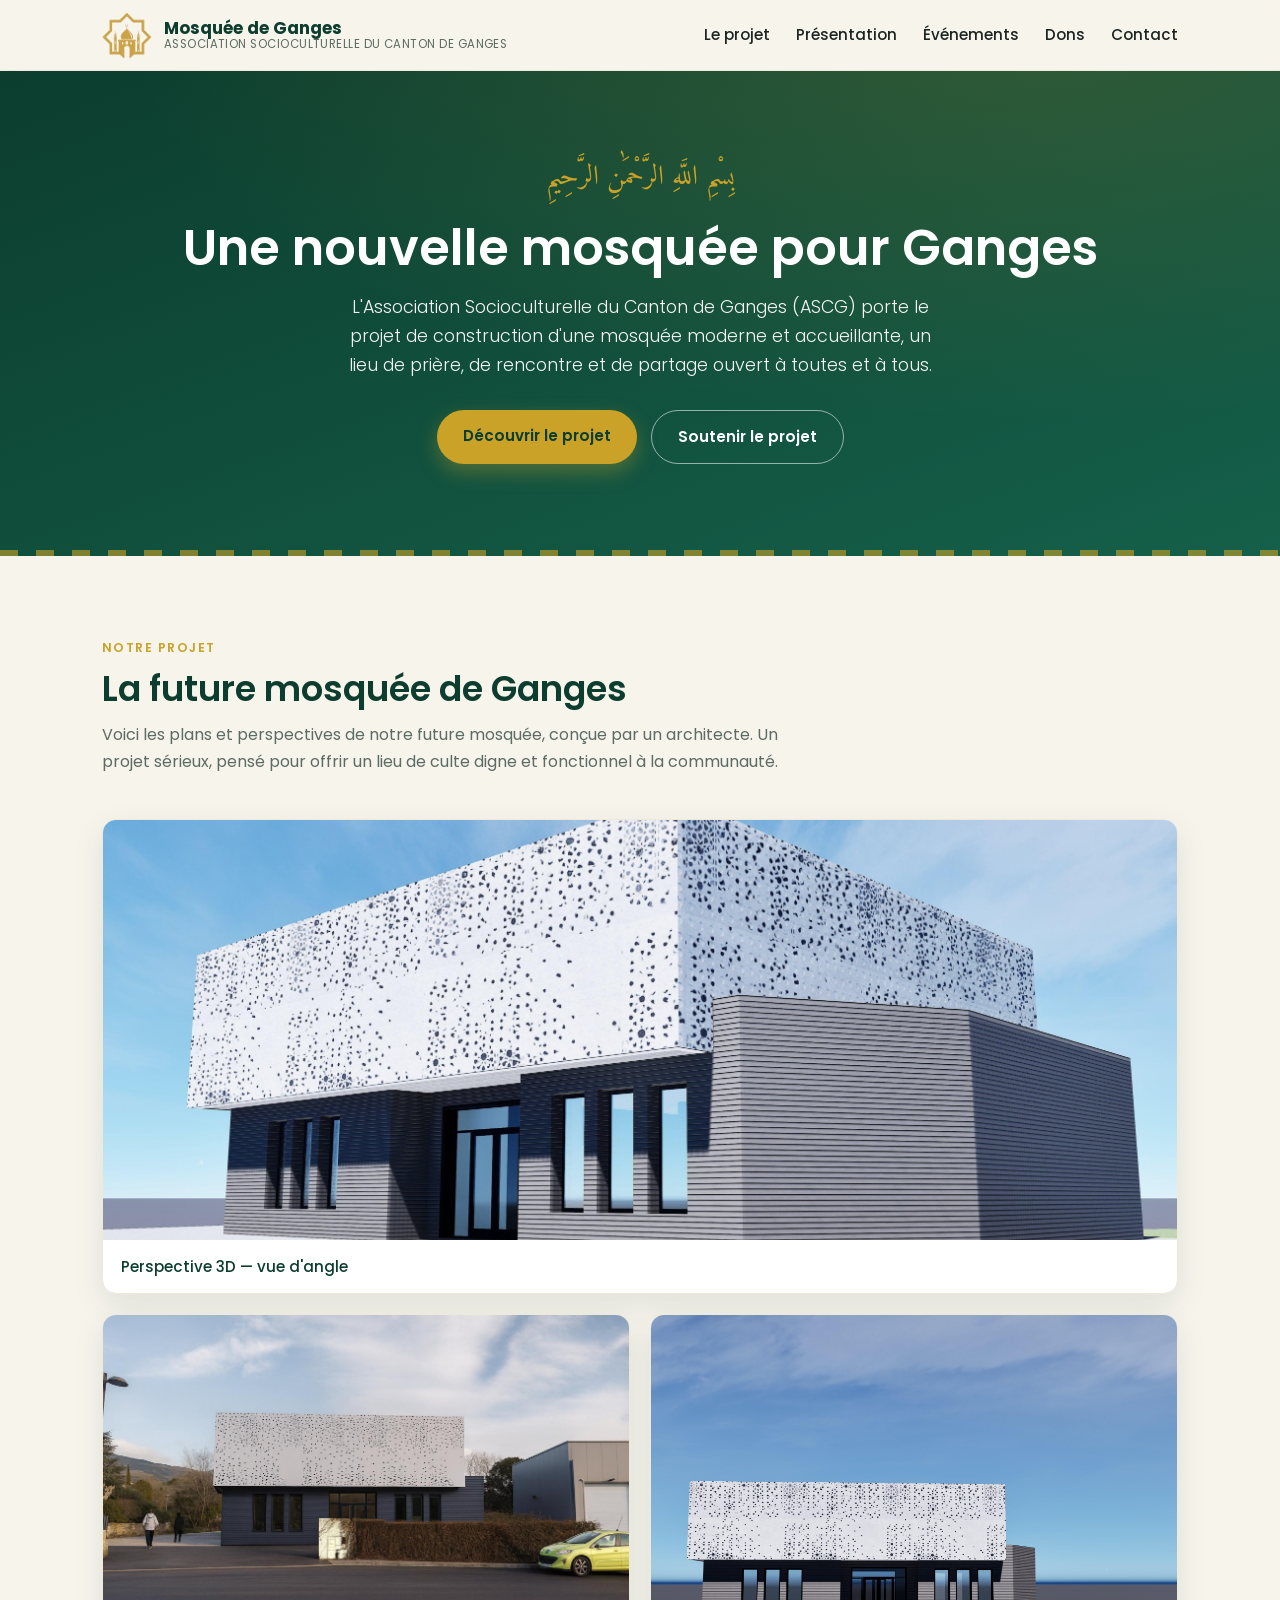
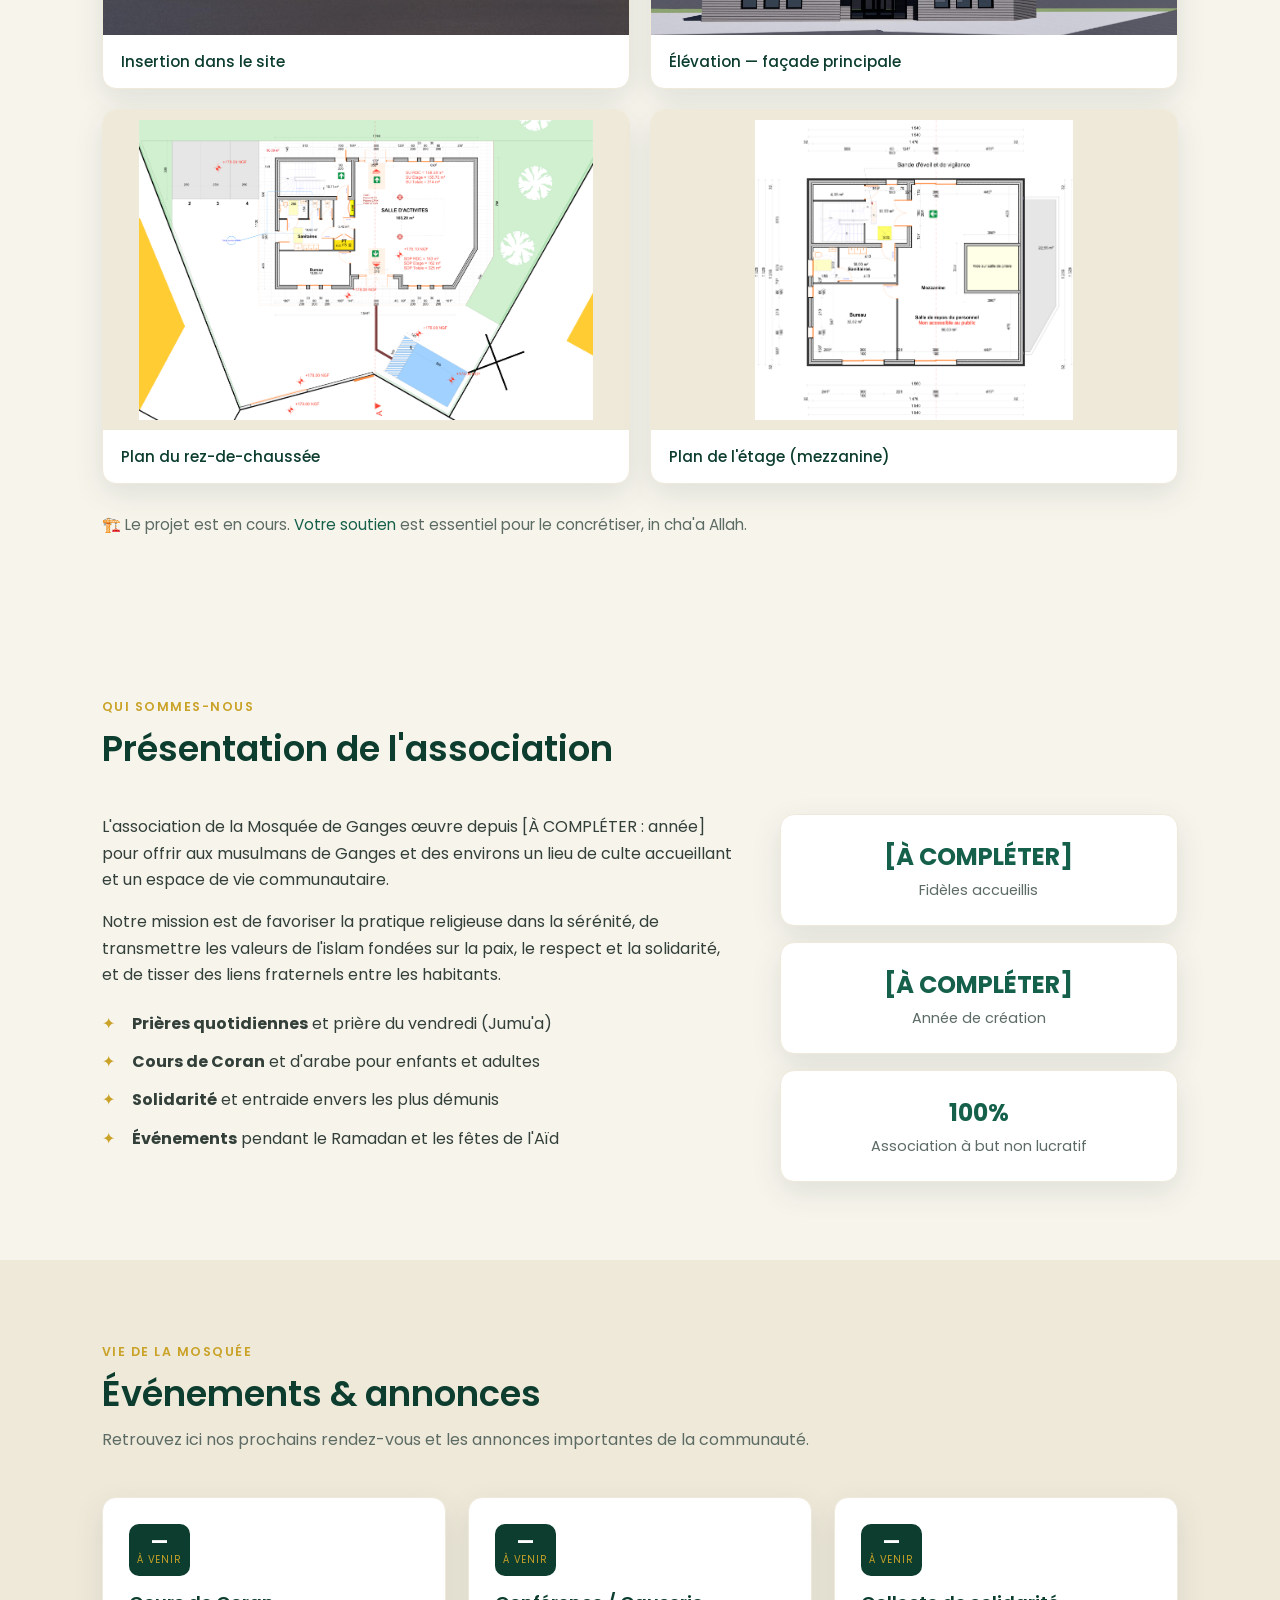
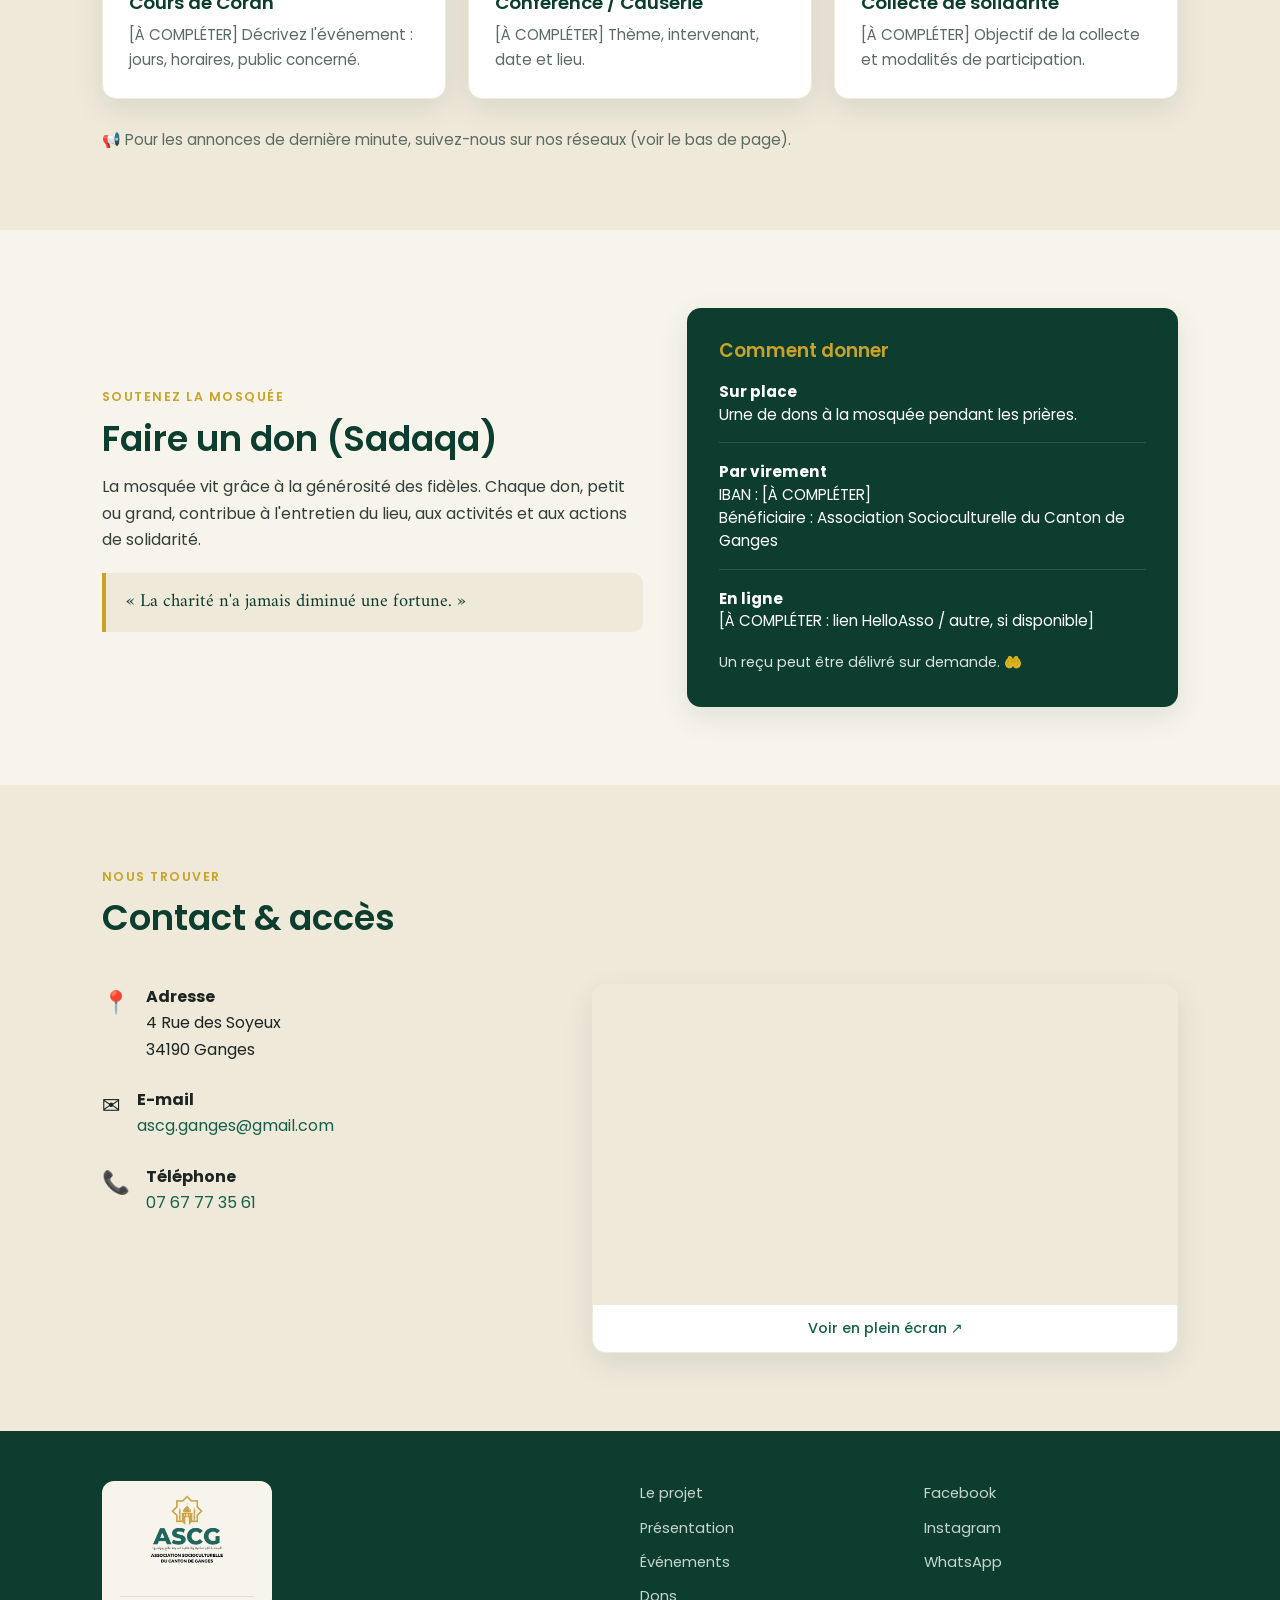
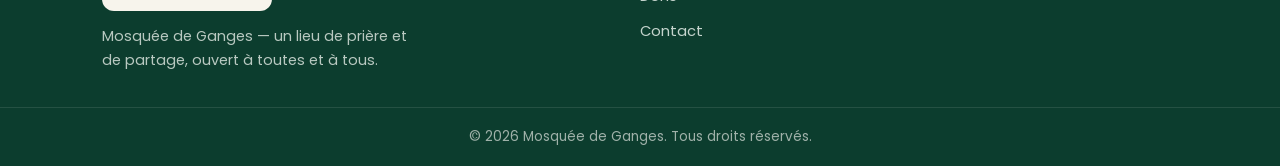
==== index.html @ 50b1bf77 "Site vitrine ASCG — mosquée de Ganges Page statique HTML/CSS : projet de la nouvelle mosquée (galeri" ====
<!DOCTYPE html>
<html lang="fr">
<head>
  <meta charset="UTF-8" />
  <meta name="viewport" content="width=device-width, initial-scale=1.0" />
  <title>Mosquée de Ganges — ASCG</title>
  <meta name="description" content="Site officiel de l'ASCG, association de la mosquée de Ganges. Découvrez le projet de construction de la nouvelle mosquée, nos événements et comment soutenir le projet." />

  <!-- Open Graph (aperçu lors du partage sur les réseaux / WhatsApp) -->
  <meta property="og:title" content="Mosquée de Ganges — ASCG" />
  <meta property="og:description" content="Projet de construction de la nouvelle mosquée de Ganges. Soutenez l'ASCG." />
  <meta property="og:image" content="assets/perspective-3d.jpg" />
  <meta property="og:type" content="website" />
  <meta property="og:locale" content="fr_FR" />

  <link rel="preconnect" href="https://fonts.googleapis.com" />
  <link rel="preconnect" href="https://fonts.gstatic.com" crossorigin />
  <link href="https://fonts.googleapis.com/css2?family=Amiri:wght@400;700&family=Poppins:wght@300;400;500;600;700&display=swap" rel="stylesheet" />
  <link rel="stylesheet" href="styles.css" />
</head>
<body>

  <!-- ====================== EN-TÊTE / NAVIGATION ====================== -->
  <header class="site-header" id="top">
    <div class="container nav-bar">
      <a href="#top" class="brand">
        <img class="brand-logo" src="assets/logo-emblem.png" alt="Logo ASCG" />
        <span class="brand-text">
          <strong>Mosquée de Ganges</strong>
          <small>Association Socioculturelle du Canton de Ganges</small>
        </span>
      </a>

      <button class="nav-toggle" aria-label="Ouvrir le menu" aria-expanded="false">
        <span></span><span></span><span></span>
      </button>

      <nav class="nav-links">
        <a href="#projet">Le projet</a>
        <a href="#apropos">Présentation</a>
        <a href="#evenements">Événements</a>
        <a href="#dons">Dons</a>
        <a href="#contact">Contact</a>
      </nav>
    </div>
  </header>

  <!-- ====================== HERO ====================== -->
  <section class="hero">
    <div class="container hero-inner">
      <p class="hero-bismillah" lang="ar">بِسْمِ اللَّهِ الرَّحْمَٰنِ الرَّحِيمِ</p>
      <h1>Une nouvelle mosquée pour Ganges</h1>
      <p class="hero-sub">
        L'Association Socioculturelle du Canton de Ganges (ASCG) porte le projet de
        construction d'une mosquée moderne et accueillante,
        un lieu de prière, de rencontre et de partage ouvert à toutes et à tous.
      </p>
      <div class="hero-actions">
        <a href="#projet" class="btn btn-primary">Découvrir le projet</a>
        <a href="#dons" class="btn btn-ghost">Soutenir le projet</a>
      </div>
    </div>
  </section>

  <main>
    <!-- ====================== LE PROJET ====================== -->
    <section id="projet" class="section">
      <div class="container">
        <div class="section-head">
          <span class="eyebrow">Notre projet</span>
          <h2>La future mosquée de Ganges</h2>
          <p class="section-intro">
            Voici les plans et perspectives de notre future mosquée, conçue par un
            architecte. Un projet sérieux, pensé pour offrir un lieu de culte digne
            et fonctionnel à la communauté.
          </p>
        </div>

        <!-- Galerie : cliquez sur une image pour l'agrandir -->
        <div class="gallery">
          <figure class="gallery-item gallery-wide">
            <img src="assets/perspective-3d.jpg" alt="Perspective 3D de la future mosquée de Ganges" loading="lazy" />
            <figcaption>Perspective 3D — vue d'angle</figcaption>
          </figure>
          <figure class="gallery-item">
            <img src="assets/insertion-paysagere.jpg" alt="Insertion paysagère de la mosquée dans son environnement" loading="lazy" />
            <figcaption>Insertion dans le site</figcaption>
          </figure>
          <figure class="gallery-item">
            <img src="assets/elevation-facade.jpg" alt="Élévation de la façade principale" loading="lazy" />
            <figcaption>Élévation — façade principale</figcaption>
          </figure>
          <figure class="gallery-item">
            <img src="assets/plan-rdc.png" alt="Plan du rez-de-chaussée de la mosquée" loading="lazy" />
            <figcaption>Plan du rez-de-chaussée</figcaption>
          </figure>
          <figure class="gallery-item">
            <img src="assets/plan-etage.png" alt="Plan de l'étage et de la mezzanine" loading="lazy" />
            <figcaption>Plan de l'étage (mezzanine)</figcaption>
          </figure>
        </div>

        <p class="note">
          🏗️ Le projet est en cours. <a href="#dons">Votre soutien</a> est essentiel
          pour le concrétiser, in cha'a Allah.
        </p>
      </div>
    </section>

    <!-- ====================== PRÉSENTATION ====================== -->
    <section id="apropos" class="section">
      <div class="container">
        <div class="section-head">
          <span class="eyebrow">Qui sommes-nous</span>
          <h2>Présentation de l'association</h2>
        </div>

        <div class="about-grid">
          <div class="about-text">
            <!-- [À COMPLÉTER] Remplacez par la vraie présentation de votre association -->
            <p>
              L'association de la Mosquée de Ganges œuvre depuis [À COMPLÉTER : année]
              pour offrir aux musulmans de Ganges et des environs un lieu de culte
              accueillant et un espace de vie communautaire.
            </p>
            <p>
              Notre mission est de favoriser la pratique religieuse dans la sérénité,
              de transmettre les valeurs de l'islam fondées sur la paix, le respect
              et la solidarité, et de tisser des liens fraternels entre les habitants.
            </p>

            <ul class="feature-list">
              <li><strong>Prières quotidiennes</strong> et prière du vendredi (Jumu'a)</li>
              <li><strong>Cours de Coran</strong> et d'arabe pour enfants et adultes</li>
              <li><strong>Solidarité</strong> et entraide envers les plus démunis</li>
              <li><strong>Événements</strong> pendant le Ramadan et les fêtes de l'Aïd</li>
            </ul>
          </div>

          <aside class="about-stats">
            <div class="stat">
              <span class="stat-num">[À COMPLÉTER]</span>
              <span class="stat-label">Fidèles accueillis</span>
            </div>
            <div class="stat">
              <span class="stat-num">[À COMPLÉTER]</span>
              <span class="stat-label">Année de création</span>
            </div>
            <div class="stat">
              <span class="stat-num">100%</span>
              <span class="stat-label">Association à but non lucratif</span>
            </div>
          </aside>
        </div>
      </div>
    </section>

    <!-- ====================== ÉVÉNEMENTS & ANNONCES ====================== -->
    <section id="evenements" class="section section-alt">
      <div class="container">
        <div class="section-head">
          <span class="eyebrow">Vie de la mosquée</span>
          <h2>Événements & annonces</h2>
          <p class="section-intro">
            Retrouvez ici nos prochains rendez-vous et les annonces importantes
            de la communauté.
          </p>
        </div>

        <div class="cards">
          <!-- [À COMPLÉTER] Dupliquez un bloc "article.card" pour ajouter un événement -->
          <article class="card">
            <div class="card-date"><span class="d">—</span><span class="m">À VENIR</span></div>
            <h3>Cours de Coran</h3>
            <p>[À COMPLÉTER] Décrivez l'événement : jours, horaires, public concerné.</p>
          </article>

          <article class="card">
            <div class="card-date"><span class="d">—</span><span class="m">À VENIR</span></div>
            <h3>Conférence / Causerie</h3>
            <p>[À COMPLÉTER] Thème, intervenant, date et lieu.</p>
          </article>

          <article class="card">
            <div class="card-date"><span class="d">—</span><span class="m">À VENIR</span></div>
            <h3>Collecte de solidarité</h3>
            <p>[À COMPLÉTER] Objectif de la collecte et modalités de participation.</p>
          </article>
        </div>

        <p class="note">
          📢 Pour les annonces de dernière minute, suivez-nous sur nos réseaux
          (voir le bas de page).
        </p>
      </div>
    </section>

    <!-- ====================== DONS ====================== -->
    <section id="dons" class="section">
      <div class="container">
        <div class="donate">
          <div class="donate-text">
            <span class="eyebrow">Soutenez la mosquée</span>
            <h2>Faire un don (Sadaqa)</h2>
            <p>
              La mosquée vit grâce à la générosité des fidèles. Chaque don, petit ou grand,
              contribue à l'entretien du lieu, aux activités et aux actions de solidarité.
            </p>
            <blockquote class="hadith">
              « La charité n'a jamais diminué une fortune. »
            </blockquote>
          </div>

          <div class="donate-card">
            <h3>Comment donner</h3>
            <ul class="donate-list">
              <li>
                <strong>Sur place</strong><br />
                Urne de dons à la mosquée pendant les prières.
              </li>
              <li>
                <strong>Par virement</strong><br />
                IBAN : [À COMPLÉTER]<br />
                Bénéficiaire : Association Socioculturelle du Canton de Ganges
              </li>
              <li>
                <strong>En ligne</strong><br />
                [À COMPLÉTER : lien HelloAsso / autre, si disponible]
              </li>
            </ul>
            <p class="donate-foot">
              Un reçu peut être délivré sur demande. <span aria-hidden="true">🤲</span>
            </p>
          </div>
        </div>
      </div>
    </section>

    <!-- ====================== CONTACT ====================== -->
    <section id="contact" class="section section-alt">
      <div class="container">
        <div class="section-head">
          <span class="eyebrow">Nous trouver</span>
          <h2>Contact & accès</h2>
        </div>

        <div class="contact-grid">
          <div class="contact-info">
            <ul class="contact-list">
              <li>
                <span class="ci-icon" aria-hidden="true">📍</span>
                <div>
                  <strong>Adresse</strong><br />
                  4 Rue des Soyeux<br />34190 Ganges
                </div>
              </li>
              <li>
                <span class="ci-icon" aria-hidden="true">✉️</span>
                <div>
                  <strong>E-mail</strong><br />
                  <a href="mailto:ascg.ganges@gmail.com">ascg.ganges@gmail.com</a>
                </div>
              </li>
              <li>
                <span class="ci-icon" aria-hidden="true">📞</span>
                <div>
                  <strong>Téléphone</strong><br />
                  <a href="tel:+33767773561">07 67 77 35 61</a>
                </div>
              </li>
            </ul>
          </div>

          <!-- Carte OpenStreetMap (gratuite, sans clé API). Centrée sur Ganges. -->
          <div class="contact-map">
            <iframe
              title="Localisation de la mosquée de Ganges — 4 Rue des Soyeux"
              src="https://www.openstreetmap.org/export/embed.html?bbox=3.7006%2C43.9313%2C3.7126%2C43.9393&layer=mapnik&marker=43.9353%2C3.7066"
              loading="lazy"
              referrerpolicy="no-referrer-when-downgrade">
            </iframe>
            <a class="map-link" href="https://www.openstreetmap.org/?mlat=43.9353&mlon=3.7066#map=17/43.9353/3.7066" target="_blank" rel="noopener">
              Voir en plein écran ↗
            </a>
          </div>
        </div>
      </div>
    </section>
  </main>

  <!-- ====================== PIED DE PAGE ====================== -->
  <footer class="site-footer">
    <div class="container footer-inner">
      <div class="footer-brand">
        <img class="footer-logo" src="assets/logo-ascg.png" alt="Logo Association Socioculturelle du Canton de Ganges" />
        <p>Mosquée de Ganges — un lieu de prière et de partage, ouvert à toutes et à tous.</p>
      </div>

      <nav class="footer-nav">
        <a href="#projet">Le projet</a>
        <a href="#apropos">Présentation</a>
        <a href="#evenements">Événements</a>
        <a href="#dons">Dons</a>
        <a href="#contact">Contact</a>
      </nav>

      <div class="footer-social">
        <!-- [À COMPLÉTER] Ajoutez vos liens Facebook / Instagram, ou supprimez-les -->
        <a href="#" aria-label="Facebook">Facebook</a>
        <a href="#" aria-label="Instagram">Instagram</a>
        <a href="https://wa.me/33767773561" target="_blank" rel="noopener" aria-label="WhatsApp">WhatsApp</a>
      </div>
    </div>
    <div class="footer-bottom">
      <p>© <span id="year"></span> Mosquée de Ganges. Tous droits réservés.</p>
    </div>
  </footer>

  <!-- Lightbox pour agrandir les plans -->
  <div class="lightbox" id="lightbox" aria-hidden="true">
    <button class="lightbox-close" aria-label="Fermer">&times;</button>
    <img src="" alt="" />
  </div>

  <script>
    // Année automatique dans le pied de page
    document.getElementById('year').textContent = new Date().getFullYear();

    // Menu mobile
    const toggle = document.querySelector('.nav-toggle');
    const links = document.querySelector('.nav-links');
    toggle.addEventListener('click', () => {
      const open = links.classList.toggle('open');
      toggle.setAttribute('aria-expanded', open);
    });
    // Referme le menu après un clic sur un lien
    links.querySelectorAll('a').forEach(a =>
      a.addEventListener('click', () => {
        links.classList.remove('open');
        toggle.setAttribute('aria-expanded', false);
      })
    );

    // Lightbox : agrandir les images de la galerie
    const lb = document.getElementById('lightbox');
    const lbImg = lb.querySelector('img');
    document.querySelectorAll('.gallery-item img').forEach(img =>
      img.addEventListener('click', () => {
        lbImg.src = img.src;
        lbImg.alt = img.alt;
        lb.classList.add('open');
        lb.setAttribute('aria-hidden', false);
      })
    );
    function closeLb() { lb.classList.remove('open'); lb.setAttribute('aria-hidden', true); }
    lb.addEventListener('click', closeLb);
    document.addEventListener('keydown', e => { if (e.key === 'Escape') closeLb(); });
  </script>
</body>
</html>
---- styles.css ----
/* ===================================================================
   Mosquée de Ganges — feuille de style
   Palette : vert profond + or, fond crème. Sobre et chaleureux.
   =================================================================== */

:root {
  --green-900: #0c3d2e;
  --green-700: #15604a;
  --green-500: #1f8268;
  --gold: #c9a227;
  --gold-soft: #e6cf7a;
  --cream: #f7f4ec;
  --cream-dark: #efe9da;
  --ink: #1c2521;
  --muted: #5c6b63;
  --white: #ffffff;
  --radius: 14px;
  --shadow: 0 10px 30px rgba(12, 61, 46, 0.10);
  --max: 1120px;
}

* { box-sizing: border-box; margin: 0; padding: 0; }

html { scroll-behavior: smooth; }

body {
  font-family: 'Poppins', system-ui, -apple-system, sans-serif;
  color: var(--ink);
  background: var(--cream);
  line-height: 1.65;
  -webkit-font-smoothing: antialiased;
}

.container { width: 100%; max-width: var(--max); margin: 0 auto; padding: 0 22px; }

h1, h2, h3 { line-height: 1.2; font-weight: 600; }

a { color: var(--green-700); text-decoration: none; }
a:hover { text-decoration: underline; }

/* ---------- En-tête / navigation ---------- */
.site-header {
  position: sticky; top: 0; z-index: 50;
  background: rgba(247, 244, 236, 0.92);
  backdrop-filter: blur(8px);
  border-bottom: 1px solid var(--cream-dark);
}
.nav-bar { display: flex; align-items: center; justify-content: space-between; height: 70px; }
.brand { display: flex; align-items: center; gap: 12px; color: var(--green-900); }
.brand:hover { text-decoration: none; }
.brand-icon { font-size: 1.7rem; color: var(--gold); }
.brand-logo { height: 46px; width: auto; display: block; }
.brand-text { display: flex; flex-direction: column; line-height: 1.1; }
.brand-text strong { font-size: 1.05rem; }
.brand-text small { color: var(--muted); font-size: .72rem; letter-spacing: .04em; text-transform: uppercase; }

.nav-links { display: flex; gap: 26px; }
.nav-links a { color: var(--ink); font-weight: 500; font-size: .95rem; }
.nav-links a:hover { color: var(--green-700); text-decoration: none; }

.nav-toggle { display: none; flex-direction: column; gap: 5px; background: none; border: 0; cursor: pointer; padding: 8px; }
.nav-toggle span { width: 24px; height: 2px; background: var(--green-900); border-radius: 2px; }

/* ---------- Hero ---------- */
.hero {
  position: relative;
  background:
    radial-gradient(900px 400px at 80% -10%, rgba(201,162,39,.18), transparent),
    linear-gradient(160deg, var(--green-900), var(--green-700));
  color: #fff;
  text-align: center;
  padding: 84px 0 92px;
  overflow: hidden;
}
.hero::after {
  /* fin motif décoratif en bas */
  content: ""; position: absolute; left: 0; right: 0; bottom: 0; height: 6px;
  background: repeating-linear-gradient(90deg, var(--gold) 0 18px, transparent 18px 36px);
  opacity: .6;
}
.hero-bismillah { font-family: 'Amiri', serif; font-size: 1.7rem; color: var(--gold); margin-bottom: 18px; }
.hero h1 { font-size: clamp(2rem, 5vw, 3.1rem); margin-bottom: 16px; }
.hero-sub { max-width: 600px; margin: 0 auto 30px; font-weight: 300; font-size: 1.1rem; opacity: .95; }
.hero-actions { display: flex; gap: 14px; justify-content: center; flex-wrap: wrap; }

/* ---------- Boutons ---------- */
.btn { display: inline-block; padding: 13px 26px; border-radius: 999px; font-weight: 600; font-size: .95rem; transition: transform .15s ease, box-shadow .15s ease; }
.btn:hover { text-decoration: none; transform: translateY(-2px); }
.btn-primary { background: var(--gold); color: var(--green-900); box-shadow: 0 8px 20px rgba(201,162,39,.35); }
.btn-ghost { background: transparent; color: #fff; border: 1.5px solid rgba(255,255,255,.55); }
.btn-ghost:hover { background: rgba(255,255,255,.1); }

/* ---------- Sections ---------- */
.section { padding: 78px 0; }
.section-alt { background: var(--cream-dark); }
.section-head { max-width: 720px; margin-bottom: 44px; }
.eyebrow { display: inline-block; color: var(--gold); font-weight: 600; font-size: .78rem; letter-spacing: .12em; text-transform: uppercase; margin-bottom: 10px; }
.section-head h2 { font-size: clamp(1.6rem, 3.5vw, 2.2rem); color: var(--green-900); }
.section-intro { margin-top: 12px; color: var(--muted); }

/* ---------- Présentation ---------- */
.about-grid { display: grid; grid-template-columns: 1.6fr 1fr; gap: 40px; align-items: start; }
.about-text p { margin-bottom: 16px; color: #33403a; }
.feature-list { list-style: none; margin-top: 22px; display: grid; gap: 12px; }
.feature-list li { position: relative; padding-left: 30px; color: #33403a; }
.feature-list li::before { content: "✦"; position: absolute; left: 0; color: var(--gold); }

.about-stats { display: grid; gap: 16px; }
.stat { background: var(--white); border: 1px solid var(--cream-dark); border-radius: var(--radius); padding: 22px; text-align: center; box-shadow: var(--shadow); }
.stat-num { display: block; font-size: 1.5rem; font-weight: 700; color: var(--green-700); }
.stat-label { color: var(--muted); font-size: .9rem; }

/* ---------- Galerie du projet ---------- */
.gallery { display: grid; grid-template-columns: repeat(2, 1fr); gap: 20px; }
.gallery-item { margin: 0; background: var(--white); border: 1px solid var(--cream-dark); border-radius: var(--radius); overflow: hidden; box-shadow: var(--shadow); transition: transform .18s ease; }
.gallery-item:hover { transform: translateY(-4px); }
.gallery-wide { grid-column: 1 / -1; }
.gallery-item img { width: 100%; height: 320px; object-fit: cover; display: block; cursor: zoom-in; background: var(--cream-dark); }
.gallery-wide img { height: 420px; object-fit: cover; }
/* Les plans techniques : on montre tout (pas de recadrage) */
.gallery-item:nth-child(4) img,
.gallery-item:nth-child(5) img { object-fit: contain; padding: 10px; }
.gallery-item figcaption { padding: 14px 18px; font-weight: 500; color: var(--green-900); font-size: .95rem; }

/* ---------- Lightbox ---------- */
.lightbox { position: fixed; inset: 0; z-index: 100; display: none; align-items: center; justify-content: center; background: rgba(12, 38, 28, .92); padding: 30px; cursor: zoom-out; }
.lightbox.open { display: flex; }
.lightbox img { max-width: 95%; max-height: 92%; border-radius: 8px; box-shadow: 0 20px 60px rgba(0,0,0,.5); }
.lightbox-close { position: absolute; top: 20px; right: 28px; background: none; border: 0; color: #fff; font-size: 2.4rem; line-height: 1; cursor: pointer; }

/* ---------- Cartes événements ---------- */
.cards { display: grid; grid-template-columns: repeat(3, 1fr); gap: 22px; }
.card {
  background: var(--white); border: 1px solid var(--cream-dark);
  border-radius: var(--radius); padding: 26px; box-shadow: var(--shadow);
  transition: transform .18s ease;
}
.card:hover { transform: translateY(-4px); }
.card-date { display: inline-flex; flex-direction: column; align-items: center; justify-content: center; min-width: 58px; padding: 8px; border-radius: 10px; background: var(--green-900); color: #fff; margin-bottom: 16px; }
.card-date .d { font-size: 1.2rem; font-weight: 700; line-height: 1; }
.card-date .m { font-size: .62rem; letter-spacing: .08em; text-transform: uppercase; color: var(--gold); }
.card h3 { color: var(--green-900); margin-bottom: 8px; font-size: 1.15rem; }
.card p { color: var(--muted); font-size: .95rem; }
.note { margin-top: 28px; color: var(--muted); font-size: .95rem; }

/* ---------- Dons ---------- */
.donate { display: grid; grid-template-columns: 1.1fr 1fr; gap: 44px; align-items: center; }
.donate-text h2 { color: var(--green-900); margin-bottom: 14px; font-size: clamp(1.6rem, 3.5vw, 2.2rem); }
.donate-text p { color: #33403a; }
.hadith { margin-top: 20px; padding: 14px 20px; border-left: 4px solid var(--gold); background: var(--cream-dark); border-radius: 0 10px 10px 0; font-family: 'Amiri', serif; font-size: 1.15rem; color: var(--green-900); }
.donate-card { background: var(--green-900); color: #fff; border-radius: var(--radius); padding: 32px; box-shadow: var(--shadow); }
.donate-card h3 { color: var(--gold); margin-bottom: 18px; }
.donate-list { list-style: none; display: grid; gap: 18px; }
.donate-list li { padding-bottom: 16px; border-bottom: 1px solid rgba(255,255,255,.12); font-size: .95rem; line-height: 1.5; }
.donate-list li:last-child { border-bottom: 0; padding-bottom: 0; }
.donate-list strong { color: #fff; }
.donate-foot { margin-top: 18px; font-size: .9rem; opacity: .85; }

/* ---------- Contact ---------- */
.contact-grid { display: grid; grid-template-columns: 1fr 1.3fr; gap: 40px; align-items: stretch; }
.contact-list { list-style: none; display: grid; gap: 24px; }
.contact-list li { display: flex; gap: 16px; align-items: flex-start; }
.ci-icon { font-size: 1.4rem; }
.contact-list a { color: var(--green-700); }
.contact-map { border-radius: var(--radius); overflow: hidden; box-shadow: var(--shadow); border: 1px solid var(--cream-dark); display: flex; flex-direction: column; }
.contact-map iframe { width: 100%; height: 320px; border: 0; display: block; }
.map-link { padding: 12px; text-align: center; background: var(--white); font-size: .9rem; font-weight: 500; }

/* ---------- Pied de page ---------- */
.site-footer { background: var(--green-900); color: #e8efea; }
.footer-inner { display: grid; grid-template-columns: 2fr 1fr 1fr; gap: 30px; padding: 50px 22px 34px; }
.footer-logo { display: block; width: 170px; height: auto; background: var(--cream); padding: 14px 18px; border-radius: 12px; }
.footer-brand p { margin-top: 14px; color: #b9c9c1; font-size: .9rem; max-width: 320px; }
.footer-nav, .footer-social { display: flex; flex-direction: column; gap: 10px; }
.footer-nav a, .footer-social a { color: #c5d4cd; font-size: .92rem; }
.footer-nav a:hover, .footer-social a:hover { color: var(--gold); text-decoration: none; }
.footer-bottom { border-top: 1px solid rgba(255,255,255,.1); text-align: center; padding: 18px; }
.footer-bottom p { color: #9fb1a9; font-size: .85rem; }

/* ---------- Responsive ---------- */
@media (max-width: 860px) {
  .nav-toggle { display: flex; }
  .nav-links {
    position: absolute; top: 70px; left: 0; right: 0;
    flex-direction: column; gap: 0;
    background: var(--cream); border-bottom: 1px solid var(--cream-dark);
    max-height: 0; overflow: hidden; transition: max-height .3s ease;
  }
  .nav-links.open { max-height: 320px; }
  .nav-links a { padding: 14px 22px; border-top: 1px solid var(--cream-dark); }

  .about-grid, .donate, .contact-grid { grid-template-columns: 1fr; }
  .cards { grid-template-columns: 1fr; }
  .gallery { grid-template-columns: 1fr; }
  .gallery-item img, .gallery-wide img { height: 240px; }
  .footer-inner { grid-template-columns: 1fr; }
}
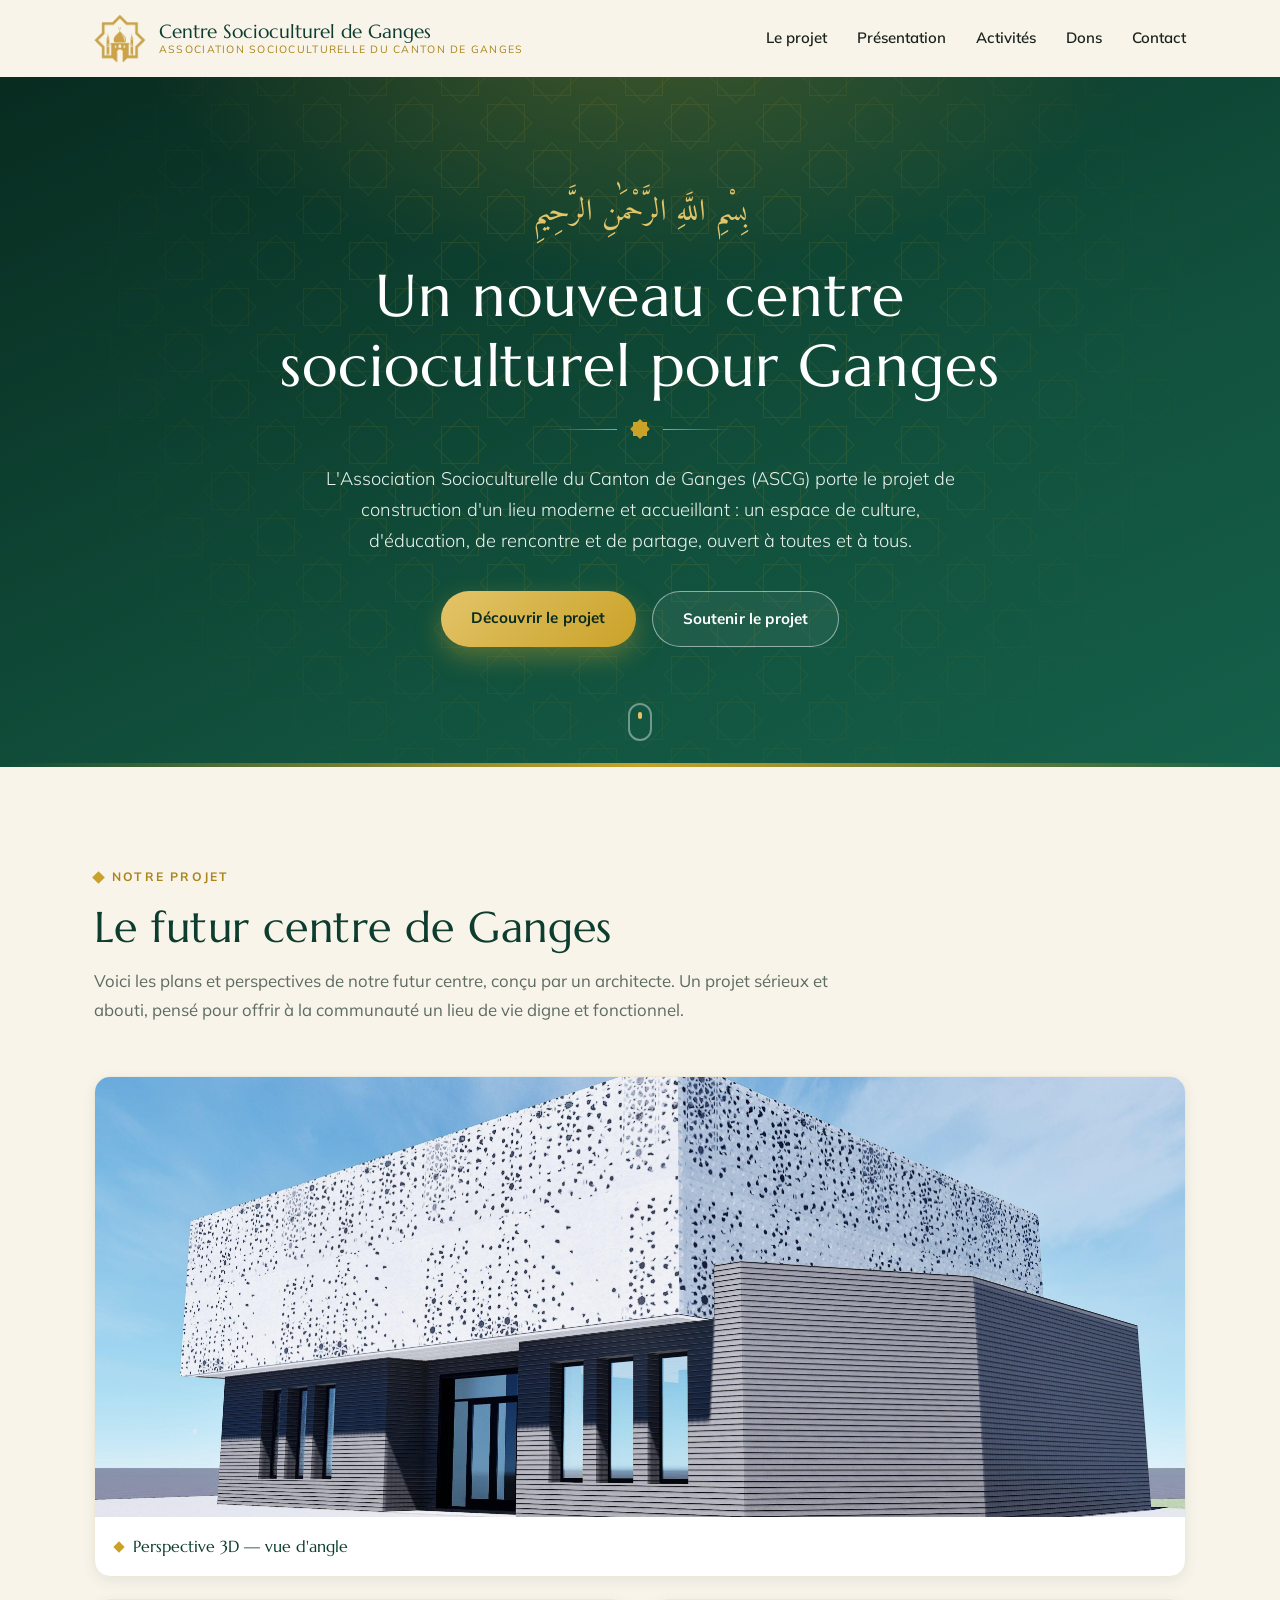
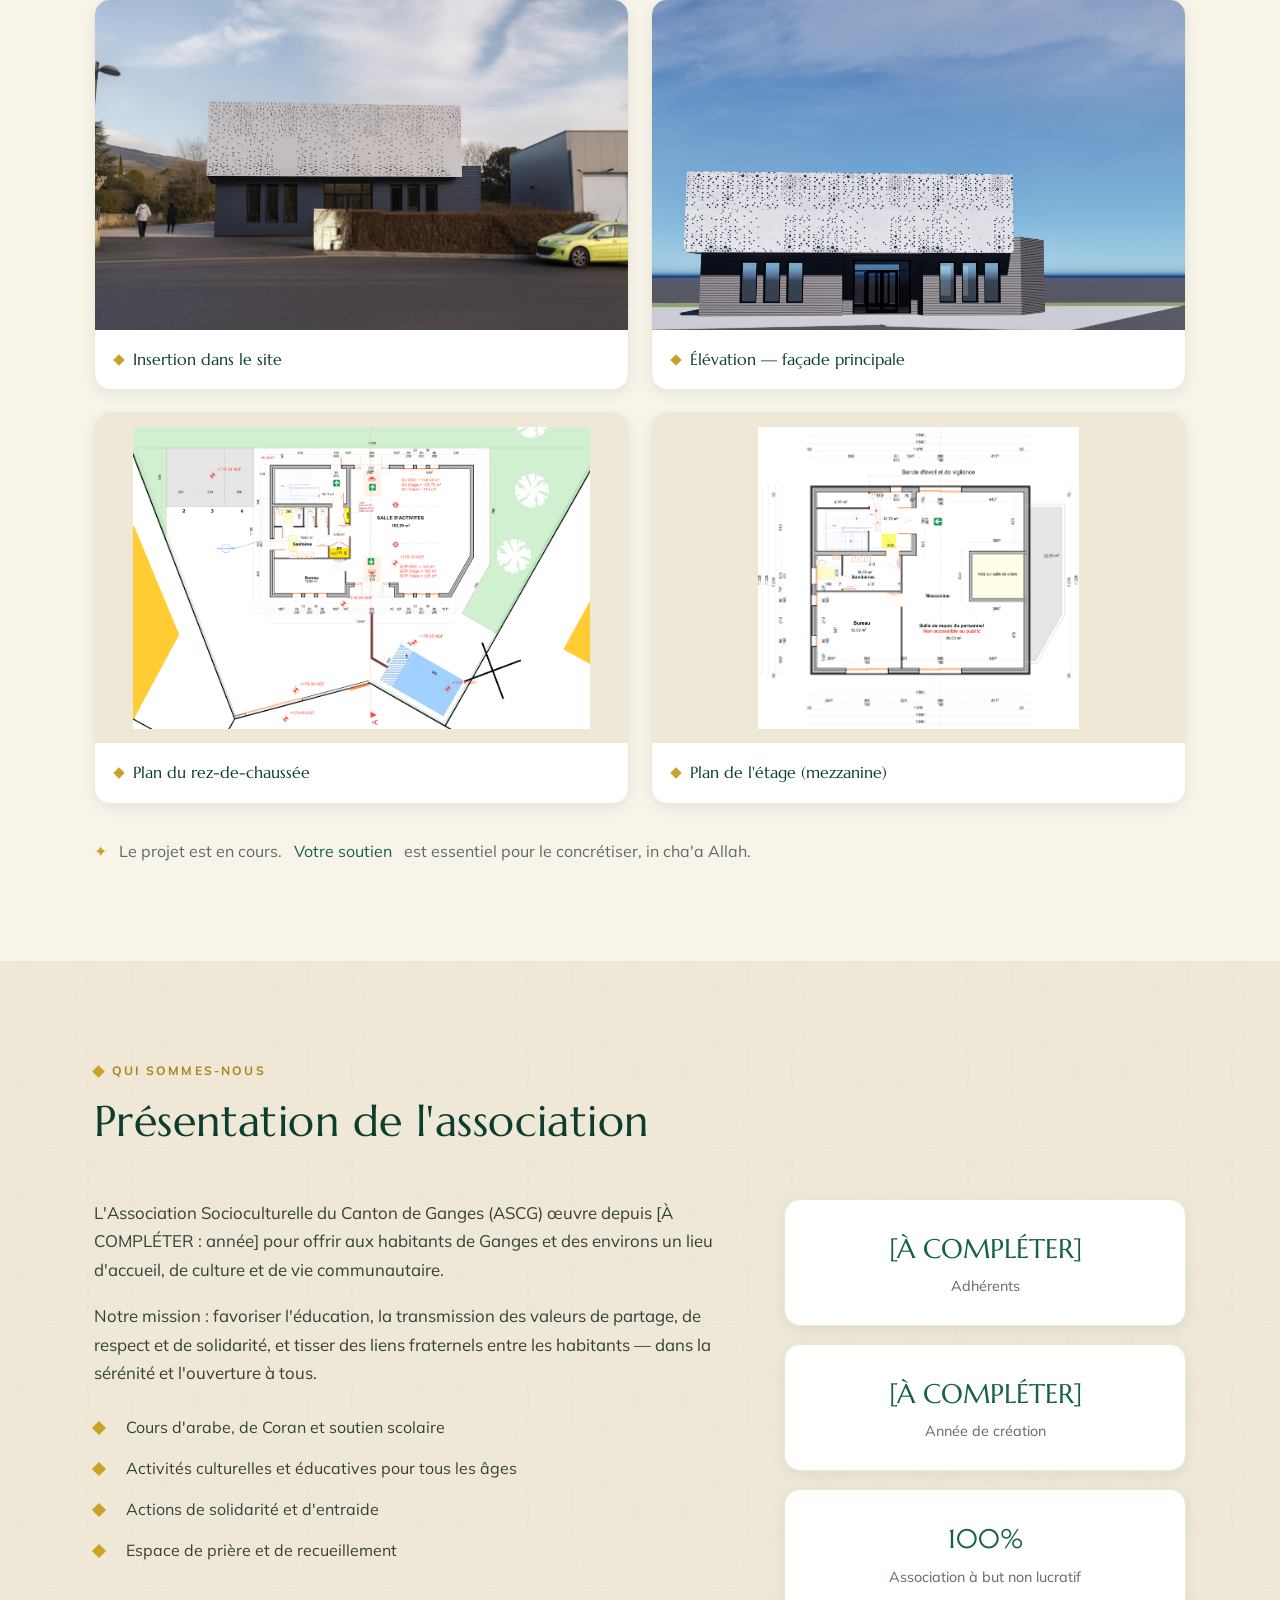
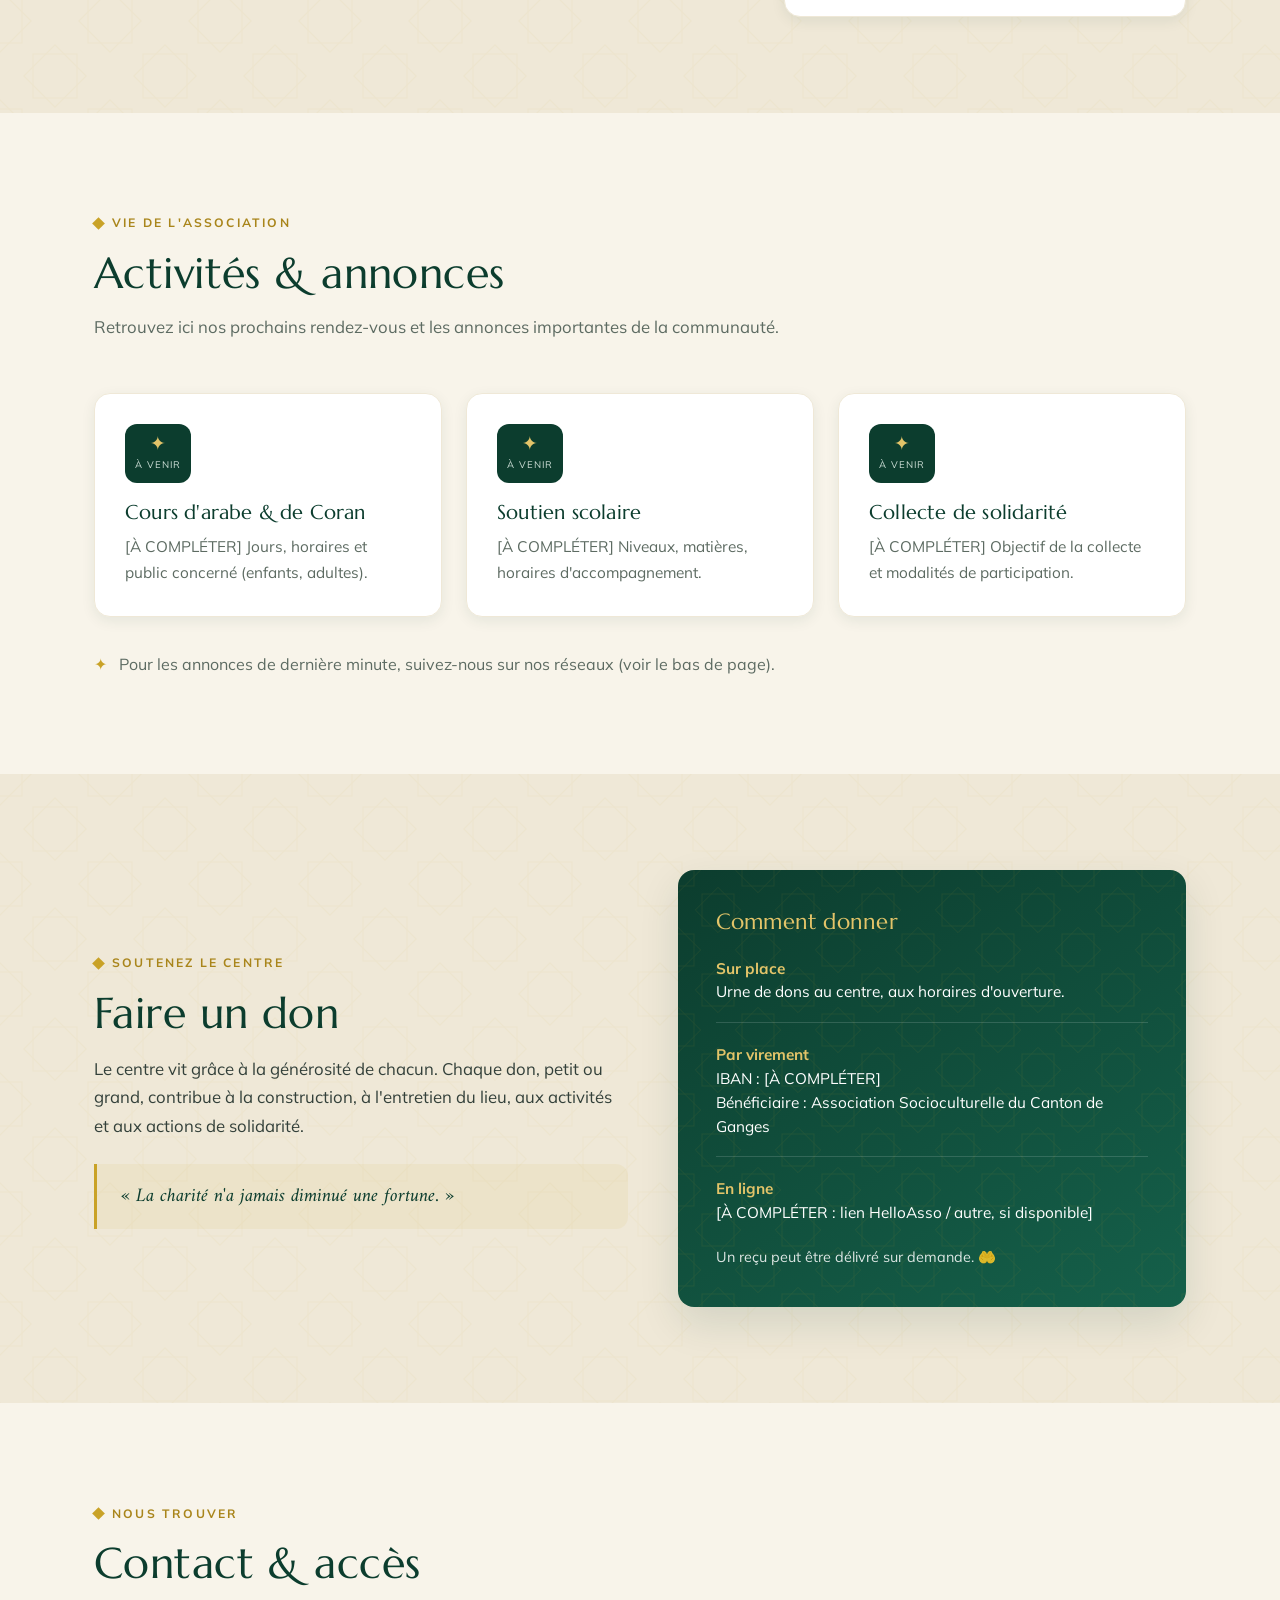
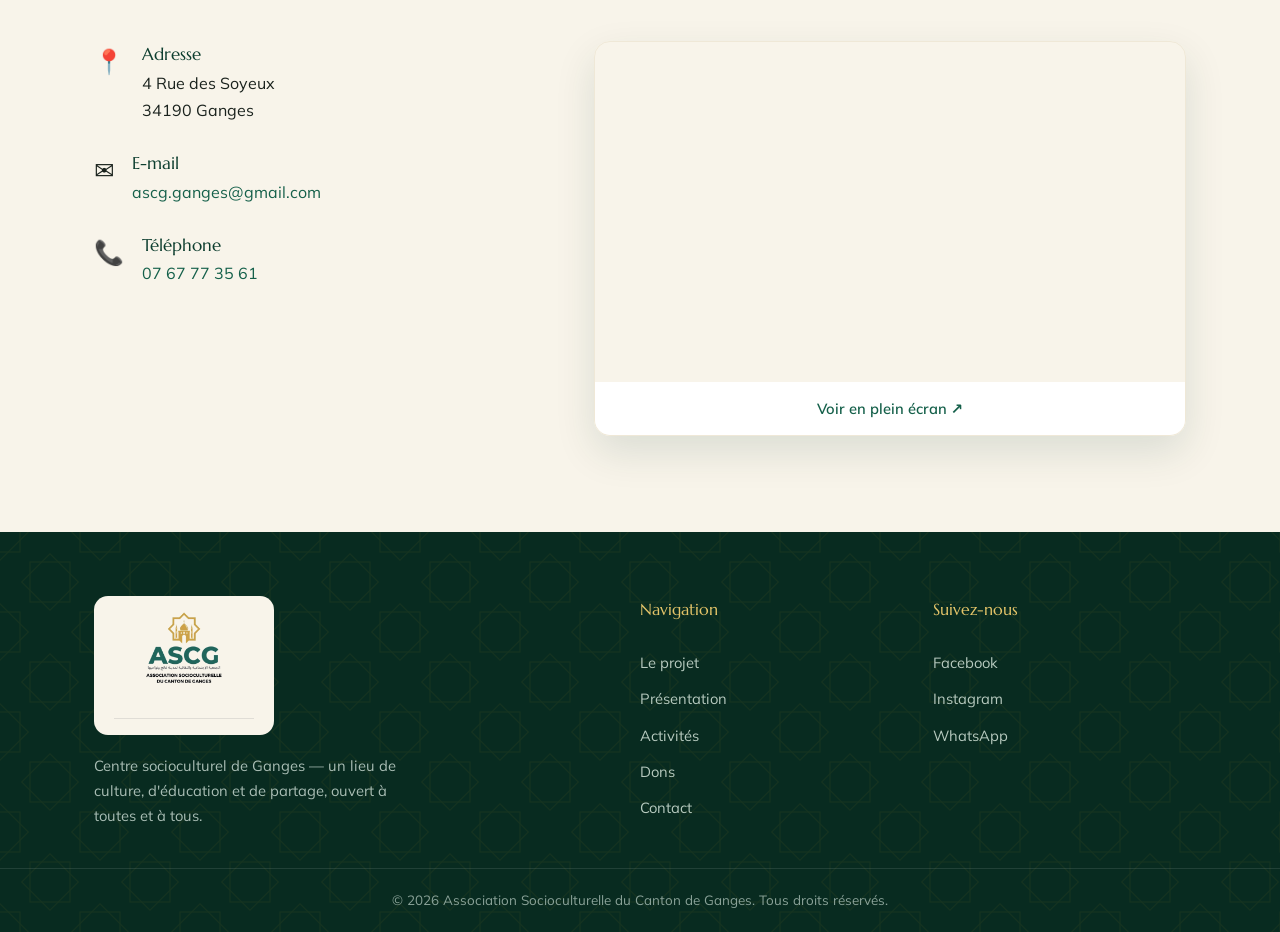
==== commit 0e48ed91: "Refonte design élégante + recadrage en centre socioculturel - Direction "élégant & raffiné" : typo M" ====
--- a/index.html
+++ b/index.html
@@ -3,22 +3,25 @@
 <head>
   <meta charset="UTF-8" />
   <meta name="viewport" content="width=device-width, initial-scale=1.0" />
-  <title>Mosquée de Ganges — ASCG</title>
-  <meta name="description" content="Site officiel de l'ASCG, association de la mosquée de Ganges. Découvrez le projet de construction de la nouvelle mosquée, nos événements et comment soutenir le projet." />
+  <title>Centre Socioculturel de Ganges — ASCG</title>
+  <meta name="description" content="Projet du futur centre socioculturel de Ganges, porté par l'Association Socioculturelle du Canton de Ganges (ASCG) : culture, éducation, solidarité et espace de prière." />
 
   <!-- Open Graph (aperçu lors du partage sur les réseaux / WhatsApp) -->
-  <meta property="og:title" content="Mosquée de Ganges — ASCG" />
-  <meta property="og:description" content="Projet de construction de la nouvelle mosquée de Ganges. Soutenez l'ASCG." />
+  <meta property="og:title" content="Centre Socioculturel de Ganges — ASCG" />
+  <meta property="og:description" content="Découvrez le projet du futur centre socioculturel de Ganges et soutenez l'ASCG." />
   <meta property="og:image" content="assets/perspective-3d.jpg" />
   <meta property="og:type" content="website" />
   <meta property="og:locale" content="fr_FR" />
 
   <link rel="preconnect" href="https://fonts.googleapis.com" />
   <link rel="preconnect" href="https://fonts.gstatic.com" crossorigin />
-  <link href="https://fonts.googleapis.com/css2?family=Amiri:wght@400;700&family=Poppins:wght@300;400;500;600;700&display=swap" rel="stylesheet" />
+  <link href="https://fonts.googleapis.com/css2?family=Marcellus&family=Amiri:ital,wght@0,400;0,700;1,400&family=Mulish:wght@300;400;500;600;700&display=swap" rel="stylesheet" />
   <link rel="stylesheet" href="styles.css" />
 </head>
 <body>
+
+  <!-- Barre de progression de lecture -->
+  <div class="scroll-progress" id="progress"></div>
 
   <!-- ====================== EN-TÊTE / NAVIGATION ====================== -->
   <header class="site-header" id="top">
@@ -26,7 +29,7 @@
       <a href="#top" class="brand">
         <img class="brand-logo" src="assets/logo-emblem.png" alt="Logo ASCG" />
         <span class="brand-text">
-          <strong>Mosquée de Ganges</strong>
+          <strong>Centre Socioculturel de Ganges</strong>
           <small>Association Socioculturelle du Canton de Ganges</small>
         </span>
       </a>
@@ -38,7 +41,7 @@
       <nav class="nav-links">
         <a href="#projet">Le projet</a>
         <a href="#apropos">Présentation</a>
-        <a href="#evenements">Événements</a>
+        <a href="#activites">Activités</a>
         <a href="#dons">Dons</a>
         <a href="#contact">Contact</a>
       </nav>
@@ -47,100 +50,106 @@
 
   <!-- ====================== HERO ====================== -->
   <section class="hero">
+    <div class="hero-pattern" aria-hidden="true"></div>
+    <div class="hero-glow" aria-hidden="true"></div>
     <div class="container hero-inner">
       <p class="hero-bismillah" lang="ar">بِسْمِ اللَّهِ الرَّحْمَٰنِ الرَّحِيمِ</p>
-      <h1>Une nouvelle mosquée pour Ganges</h1>
+      <h1>Un nouveau centre<br />socioculturel pour Ganges</h1>
+      <div class="ornament" aria-hidden="true"><span></span></div>
       <p class="hero-sub">
         L'Association Socioculturelle du Canton de Ganges (ASCG) porte le projet de
-        construction d'une mosquée moderne et accueillante,
-        un lieu de prière, de rencontre et de partage ouvert à toutes et à tous.
+        construction d'un lieu moderne et accueillant : un espace de culture,
+        d'éducation, de rencontre et de partage, ouvert à toutes et à tous.
       </p>
       <div class="hero-actions">
         <a href="#projet" class="btn btn-primary">Découvrir le projet</a>
         <a href="#dons" class="btn btn-ghost">Soutenir le projet</a>
       </div>
     </div>
+    <div class="hero-scroll" aria-hidden="true"><span></span></div>
   </section>
 
   <main>
     <!-- ====================== LE PROJET ====================== -->
     <section id="projet" class="section">
       <div class="container">
-        <div class="section-head">
+        <div class="section-head reveal">
           <span class="eyebrow">Notre projet</span>
-          <h2>La future mosquée de Ganges</h2>
+          <h2>Le futur centre de Ganges</h2>
           <p class="section-intro">
-            Voici les plans et perspectives de notre future mosquée, conçue par un
-            architecte. Un projet sérieux, pensé pour offrir un lieu de culte digne
-            et fonctionnel à la communauté.
+            Voici les plans et perspectives de notre futur centre, conçu par un
+            architecte. Un projet sérieux et abouti, pensé pour offrir à la communauté
+            un lieu de vie digne et fonctionnel.
           </p>
         </div>
 
         <!-- Galerie : cliquez sur une image pour l'agrandir -->
         <div class="gallery">
-          <figure class="gallery-item gallery-wide">
-            <img src="assets/perspective-3d.jpg" alt="Perspective 3D de la future mosquée de Ganges" loading="lazy" />
-            <figcaption>Perspective 3D — vue d'angle</figcaption>
-          </figure>
-          <figure class="gallery-item">
-            <img src="assets/insertion-paysagere.jpg" alt="Insertion paysagère de la mosquée dans son environnement" loading="lazy" />
-            <figcaption>Insertion dans le site</figcaption>
-          </figure>
-          <figure class="gallery-item">
+          <figure class="gallery-item gallery-wide reveal">
+            <img src="assets/perspective-3d.jpg" alt="Perspective 3D du futur centre socioculturel de Ganges" loading="lazy" />
+            <figcaption><span class="star" aria-hidden="true"></span>Perspective 3D — vue d'angle</figcaption>
+          </figure>
+          <figure class="gallery-item reveal">
+            <img src="assets/insertion-paysagere.jpg" alt="Insertion paysagère du centre dans son environnement" loading="lazy" />
+            <figcaption><span class="star" aria-hidden="true"></span>Insertion dans le site</figcaption>
+          </figure>
+          <figure class="gallery-item reveal">
             <img src="assets/elevation-facade.jpg" alt="Élévation de la façade principale" loading="lazy" />
-            <figcaption>Élévation — façade principale</figcaption>
-          </figure>
-          <figure class="gallery-item">
-            <img src="assets/plan-rdc.png" alt="Plan du rez-de-chaussée de la mosquée" loading="lazy" />
-            <figcaption>Plan du rez-de-chaussée</figcaption>
-          </figure>
-          <figure class="gallery-item">
+            <figcaption><span class="star" aria-hidden="true"></span>Élévation — façade principale</figcaption>
+          </figure>
+          <figure class="gallery-item reveal">
+            <img src="assets/plan-rdc.png" alt="Plan du rez-de-chaussée" loading="lazy" />
+            <figcaption><span class="star" aria-hidden="true"></span>Plan du rez-de-chaussée</figcaption>
+          </figure>
+          <figure class="gallery-item reveal">
             <img src="assets/plan-etage.png" alt="Plan de l'étage et de la mezzanine" loading="lazy" />
-            <figcaption>Plan de l'étage (mezzanine)</figcaption>
-          </figure>
-        </div>
-
-        <p class="note">
-          🏗️ Le projet est en cours. <a href="#dons">Votre soutien</a> est essentiel
-          pour le concrétiser, in cha'a Allah.
+            <figcaption><span class="star" aria-hidden="true"></span>Plan de l'étage (mezzanine)</figcaption>
+          </figure>
+        </div>
+
+        <p class="note reveal">
+          <span class="note-icon" aria-hidden="true">✦</span>
+          Le projet est en cours. <a href="#dons">Votre soutien</a> est essentiel pour
+          le concrétiser, in cha'a Allah.
         </p>
       </div>
     </section>
 
     <!-- ====================== PRÉSENTATION ====================== -->
-    <section id="apropos" class="section">
-      <div class="container">
-        <div class="section-head">
+    <section id="apropos" class="section section-alt">
+      <div class="section-pattern" aria-hidden="true"></div>
+      <div class="container">
+        <div class="section-head reveal">
           <span class="eyebrow">Qui sommes-nous</span>
           <h2>Présentation de l'association</h2>
         </div>
 
         <div class="about-grid">
-          <div class="about-text">
+          <div class="about-text reveal">
             <!-- [À COMPLÉTER] Remplacez par la vraie présentation de votre association -->
             <p>
-              L'association de la Mosquée de Ganges œuvre depuis [À COMPLÉTER : année]
-              pour offrir aux musulmans de Ganges et des environs un lieu de culte
-              accueillant et un espace de vie communautaire.
+              L'Association Socioculturelle du Canton de Ganges (ASCG) œuvre depuis
+              [À COMPLÉTER : année] pour offrir aux habitants de Ganges et des environs
+              un lieu d'accueil, de culture et de vie communautaire.
             </p>
             <p>
-              Notre mission est de favoriser la pratique religieuse dans la sérénité,
-              de transmettre les valeurs de l'islam fondées sur la paix, le respect
-              et la solidarité, et de tisser des liens fraternels entre les habitants.
+              Notre mission : favoriser l'éducation, la transmission des valeurs de
+              partage, de respect et de solidarité, et tisser des liens fraternels entre
+              les habitants — dans la sérénité et l'ouverture à tous.
             </p>
 
             <ul class="feature-list">
-              <li><strong>Prières quotidiennes</strong> et prière du vendredi (Jumu'a)</li>
-              <li><strong>Cours de Coran</strong> et d'arabe pour enfants et adultes</li>
-              <li><strong>Solidarité</strong> et entraide envers les plus démunis</li>
-              <li><strong>Événements</strong> pendant le Ramadan et les fêtes de l'Aïd</li>
+              <li>Cours d'arabe, de Coran et soutien scolaire</li>
+              <li>Activités culturelles et éducatives pour tous les âges</li>
+              <li>Actions de solidarité et d'entraide</li>
+              <li>Espace de prière et de recueillement</li>
             </ul>
           </div>
 
-          <aside class="about-stats">
+          <aside class="about-stats reveal">
             <div class="stat">
               <span class="stat-num">[À COMPLÉTER]</span>
-              <span class="stat-label">Fidèles accueillis</span>
+              <span class="stat-label">Adhérents</span>
             </div>
             <div class="stat">
               <span class="stat-num">[À COMPLÉTER]</span>
@@ -155,68 +164,72 @@
       </div>
     </section>
 
-    <!-- ====================== ÉVÉNEMENTS & ANNONCES ====================== -->
-    <section id="evenements" class="section section-alt">
-      <div class="container">
-        <div class="section-head">
-          <span class="eyebrow">Vie de la mosquée</span>
-          <h2>Événements & annonces</h2>
+    <!-- ====================== ACTIVITÉS & ANNONCES ====================== -->
+    <section id="activites" class="section">
+      <div class="container">
+        <div class="section-head reveal">
+          <span class="eyebrow">Vie de l'association</span>
+          <h2>Activités & annonces</h2>
           <p class="section-intro">
-            Retrouvez ici nos prochains rendez-vous et les annonces importantes
-            de la communauté.
+            Retrouvez ici nos prochains rendez-vous et les annonces importantes de la
+            communauté.
           </p>
         </div>
 
         <div class="cards">
-          <!-- [À COMPLÉTER] Dupliquez un bloc "article.card" pour ajouter un événement -->
-          <article class="card">
-            <div class="card-date"><span class="d">—</span><span class="m">À VENIR</span></div>
-            <h3>Cours de Coran</h3>
-            <p>[À COMPLÉTER] Décrivez l'événement : jours, horaires, public concerné.</p>
+          <!-- [À COMPLÉTER] Dupliquez un bloc "article.card" pour ajouter une activité -->
+          <article class="card reveal">
+            <div class="card-date"><span class="d">✦</span><span class="m">À VENIR</span></div>
+            <h3>Cours d'arabe & de Coran</h3>
+            <p>[À COMPLÉTER] Jours, horaires et public concerné (enfants, adultes).</p>
           </article>
 
-          <article class="card">
-            <div class="card-date"><span class="d">—</span><span class="m">À VENIR</span></div>
-            <h3>Conférence / Causerie</h3>
-            <p>[À COMPLÉTER] Thème, intervenant, date et lieu.</p>
+          <article class="card reveal">
+            <div class="card-date"><span class="d">✦</span><span class="m">À VENIR</span></div>
+            <h3>Soutien scolaire</h3>
+            <p>[À COMPLÉTER] Niveaux, matières, horaires d'accompagnement.</p>
           </article>
 
-          <article class="card">
-            <div class="card-date"><span class="d">—</span><span class="m">À VENIR</span></div>
+          <article class="card reveal">
+            <div class="card-date"><span class="d">✦</span><span class="m">À VENIR</span></div>
             <h3>Collecte de solidarité</h3>
             <p>[À COMPLÉTER] Objectif de la collecte et modalités de participation.</p>
           </article>
         </div>
 
-        <p class="note">
-          📢 Pour les annonces de dernière minute, suivez-nous sur nos réseaux
+        <p class="note reveal">
+          <span class="note-icon" aria-hidden="true">✦</span>
+          Pour les annonces de dernière minute, suivez-nous sur nos réseaux
           (voir le bas de page).
         </p>
       </div>
     </section>
 
     <!-- ====================== DONS ====================== -->
-    <section id="dons" class="section">
+    <section id="dons" class="section section-alt">
+      <div class="section-pattern" aria-hidden="true"></div>
       <div class="container">
         <div class="donate">
-          <div class="donate-text">
-            <span class="eyebrow">Soutenez la mosquée</span>
-            <h2>Faire un don (Sadaqa)</h2>
+          <div class="donate-text reveal">
+            <span class="eyebrow">Soutenez le centre</span>
+            <h2>Faire un don</h2>
             <p>
-              La mosquée vit grâce à la générosité des fidèles. Chaque don, petit ou grand,
-              contribue à l'entretien du lieu, aux activités et aux actions de solidarité.
+              Le centre vit grâce à la générosité de chacun. Chaque don, petit ou grand,
+              contribue à la construction, à l'entretien du lieu, aux activités et aux
+              actions de solidarité.
             </p>
             <blockquote class="hadith">
               « La charité n'a jamais diminué une fortune. »
             </blockquote>
           </div>
 
-          <div class="donate-card">
+          <div class="donate-card reveal">
+            <div class="donate-pattern" aria-hidden="true"></div>
             <h3>Comment donner</h3>
             <ul class="donate-list">
               <li>
                 <strong>Sur place</strong><br />
-                Urne de dons à la mosquée pendant les prières.
+                Urne de dons au centre, aux horaires d'ouverture.
               </li>
               <li>
                 <strong>Par virement</strong><br />
@@ -237,15 +250,15 @@
     </section>
 
     <!-- ====================== CONTACT ====================== -->
-    <section id="contact" class="section section-alt">
-      <div class="container">
-        <div class="section-head">
+    <section id="contact" class="section">
+      <div class="container">
+        <div class="section-head reveal">
           <span class="eyebrow">Nous trouver</span>
           <h2>Contact & accès</h2>
         </div>
 
         <div class="contact-grid">
-          <div class="contact-info">
+          <div class="contact-info reveal">
             <ul class="contact-list">
               <li>
                 <span class="ci-icon" aria-hidden="true">📍</span>
@@ -271,10 +284,10 @@
             </ul>
           </div>
 
-          <!-- Carte OpenStreetMap (gratuite, sans clé API). Centrée sur Ganges. -->
-          <div class="contact-map">
+          <!-- Carte OpenStreetMap (gratuite, sans clé API). Centrée sur l'adresse. -->
+          <div class="contact-map reveal">
             <iframe
-              title="Localisation de la mosquée de Ganges — 4 Rue des Soyeux"
+              title="Localisation du centre — 4 Rue des Soyeux, Ganges"
               src="https://www.openstreetmap.org/export/embed.html?bbox=3.7006%2C43.9313%2C3.7126%2C43.9393&layer=mapnik&marker=43.9353%2C3.7066"
               loading="lazy"
               referrerpolicy="no-referrer-when-downgrade">
@@ -290,21 +303,24 @@
 
   <!-- ====================== PIED DE PAGE ====================== -->
   <footer class="site-footer">
+    <div class="footer-pattern" aria-hidden="true"></div>
     <div class="container footer-inner">
       <div class="footer-brand">
         <img class="footer-logo" src="assets/logo-ascg.png" alt="Logo Association Socioculturelle du Canton de Ganges" />
-        <p>Mosquée de Ganges — un lieu de prière et de partage, ouvert à toutes et à tous.</p>
+        <p>Centre socioculturel de Ganges — un lieu de culture, d'éducation et de partage, ouvert à toutes et à tous.</p>
       </div>
 
       <nav class="footer-nav">
+        <span class="footer-title">Navigation</span>
         <a href="#projet">Le projet</a>
         <a href="#apropos">Présentation</a>
-        <a href="#evenements">Événements</a>
+        <a href="#activites">Activités</a>
         <a href="#dons">Dons</a>
         <a href="#contact">Contact</a>
       </nav>
 
       <div class="footer-social">
+        <span class="footer-title">Suivez-nous</span>
         <!-- [À COMPLÉTER] Ajoutez vos liens Facebook / Instagram, ou supprimez-les -->
         <a href="#" aria-label="Facebook">Facebook</a>
         <a href="#" aria-label="Instagram">Instagram</a>
@@ -312,7 +328,7 @@
       </div>
     </div>
     <div class="footer-bottom">
-      <p>© <span id="year"></span> Mosquée de Ganges. Tous droits réservés.</p>
+      <p>© <span id="year"></span> Association Socioculturelle du Canton de Ganges. Tous droits réservés.</p>
     </div>
   </footer>
 
@@ -323,7 +339,7 @@
   </div>
 
   <script>
-    // Année automatique dans le pied de page
+    // Année automatique
     document.getElementById('year').textContent = new Date().getFullYear();
 
     // Menu mobile
@@ -333,7 +349,6 @@
       const open = links.classList.toggle('open');
       toggle.setAttribute('aria-expanded', open);
     });
-    // Referme le menu après un clic sur un lien
     links.querySelectorAll('a').forEach(a =>
       a.addEventListener('click', () => {
         links.classList.remove('open');
@@ -341,15 +356,33 @@
       })
     );
 
+    // En-tête : ombre au défilement + barre de progression
+    const header = document.querySelector('.site-header');
+    const progress = document.getElementById('progress');
+    function onScroll() {
+      const y = window.scrollY;
+      header.classList.toggle('scrolled', y > 20);
+      const h = document.documentElement.scrollHeight - window.innerHeight;
+      progress.style.width = (h > 0 ? (y / h) * 100 : 0) + '%';
+    }
+    window.addEventListener('scroll', onScroll, { passive: true });
+    onScroll();
+
+    // Apparition au défilement (reveal)
+    const io = new IntersectionObserver((entries) => {
+      entries.forEach(e => {
+        if (e.isIntersecting) { e.target.classList.add('in'); io.unobserve(e.target); }
+      });
+    }, { threshold: 0.12, rootMargin: '0px 0px -40px 0px' });
+    document.querySelectorAll('.reveal').forEach(el => io.observe(el));
+
     // Lightbox : agrandir les images de la galerie
     const lb = document.getElementById('lightbox');
     const lbImg = lb.querySelector('img');
     document.querySelectorAll('.gallery-item img').forEach(img =>
       img.addEventListener('click', () => {
-        lbImg.src = img.src;
-        lbImg.alt = img.alt;
-        lb.classList.add('open');
-        lb.setAttribute('aria-hidden', false);
+        lbImg.src = img.src; lbImg.alt = img.alt;
+        lb.classList.add('open'); lb.setAttribute('aria-hidden', false);
       })
     );
     function closeLb() { lb.classList.remove('open'); lb.setAttribute('aria-hidden', true); }
--- a/styles.css
+++ b/styles.css
@@ -1,22 +1,30 @@
 /* ===================================================================
-   Mosquée de Ganges — feuille de style
-   Palette : vert profond + or, fond crème. Sobre et chaleureux.
+   Centre Socioculturel de Ganges — ASCG
+   Direction : élégant & raffiné. Vert profond + or, motifs géométriques
+   islamiques en filigrane, typographie Marcellus, apparitions au scroll.
    =================================================================== */
 
 :root {
+  --green-950: #082b20;
   --green-900: #0c3d2e;
+  --green-800: #11503c;
   --green-700: #15604a;
   --green-500: #1f8268;
   --gold: #c9a227;
-  --gold-soft: #e6cf7a;
-  --cream: #f7f4ec;
-  --cream-dark: #efe9da;
-  --ink: #1c2521;
-  --muted: #5c6b63;
+  --gold-300: #e3c469;
+  --gold-600: #a9851b;
+  --cream: #f8f4ea;
+  --cream-2: #efe8d7;
+  --ink: #1a221d;
+  --muted: #5d6b62;
   --white: #ffffff;
-  --radius: 14px;
-  --shadow: 0 10px 30px rgba(12, 61, 46, 0.10);
-  --max: 1120px;
+
+  --radius: 16px;
+  --shadow-sm: 0 4px 14px rgba(12, 61, 46, 0.08);
+  --shadow: 0 16px 40px rgba(12, 61, 46, 0.12);
+  --shadow-lg: 0 30px 70px rgba(8, 43, 32, 0.22);
+  --max: 1140px;
+  --ease: cubic-bezier(0.22, 1, 0.36, 1);
 }
 
 * { box-sizing: border-box; margin: 0; padding: 0; }
@@ -24,174 +32,230 @@
 html { scroll-behavior: smooth; }
 
 body {
-  font-family: 'Poppins', system-ui, -apple-system, sans-serif;
+  font-family: 'Mulish', system-ui, sans-serif;
   color: var(--ink);
   background: var(--cream);
-  line-height: 1.65;
+  line-height: 1.7;
   -webkit-font-smoothing: antialiased;
-}
-
-.container { width: 100%; max-width: var(--max); margin: 0 auto; padding: 0 22px; }
-
-h1, h2, h3 { line-height: 1.2; font-weight: 600; }
-
-a { color: var(--green-700); text-decoration: none; }
-a:hover { text-decoration: underline; }
+  overflow-x: hidden;
+}
+
+.container { width: 100%; max-width: var(--max); margin: 0 auto; padding: 0 24px; }
+
+h1, h2, h3 { font-family: 'Marcellus', serif; font-weight: 400; line-height: 1.18; letter-spacing: .01em; }
+
+a { color: var(--green-700); text-decoration: none; transition: color .2s ease; }
+a:hover { color: var(--gold-600); }
+
+/* ---------- Barre de progression ---------- */
+.scroll-progress {
+  position: fixed; top: 0; left: 0; height: 3px; width: 0;
+  background: linear-gradient(90deg, var(--gold-600), var(--gold-300));
+  z-index: 200; transition: width .1s linear;
+}
 
 /* ---------- En-tête / navigation ---------- */
 .site-header {
-  position: sticky; top: 0; z-index: 50;
-  background: rgba(247, 244, 236, 0.92);
-  backdrop-filter: blur(8px);
-  border-bottom: 1px solid var(--cream-dark);
-}
-.nav-bar { display: flex; align-items: center; justify-content: space-between; height: 70px; }
-.brand { display: flex; align-items: center; gap: 12px; color: var(--green-900); }
-.brand:hover { text-decoration: none; }
-.brand-icon { font-size: 1.7rem; color: var(--gold); }
-.brand-logo { height: 46px; width: auto; display: block; }
-.brand-text { display: flex; flex-direction: column; line-height: 1.1; }
-.brand-text strong { font-size: 1.05rem; }
-.brand-text small { color: var(--muted); font-size: .72rem; letter-spacing: .04em; text-transform: uppercase; }
-
-.nav-links { display: flex; gap: 26px; }
-.nav-links a { color: var(--ink); font-weight: 500; font-size: .95rem; }
-.nav-links a:hover { color: var(--green-700); text-decoration: none; }
+  position: sticky; top: 0; z-index: 80;
+  background: rgba(248, 244, 234, 0.82);
+  backdrop-filter: blur(12px);
+  border-bottom: 1px solid transparent;
+  transition: border-color .3s ease, box-shadow .3s ease, background .3s ease;
+}
+.site-header.scrolled { border-bottom-color: var(--cream-2); box-shadow: 0 6px 24px rgba(12,61,46,.06); }
+.nav-bar { display: flex; align-items: center; justify-content: space-between; height: 76px; }
+.brand { display: flex; align-items: center; gap: 13px; color: var(--green-900); }
+.brand:hover { color: var(--green-900); }
+.brand-logo { height: 48px; width: auto; display: block; transition: transform .4s var(--ease); }
+.brand:hover .brand-logo { transform: rotate(-4deg) scale(1.04); }
+.brand-text { display: flex; flex-direction: column; line-height: 1.15; }
+.brand-text strong { font-family: 'Marcellus', serif; font-weight: 400; font-size: 1.18rem; color: var(--green-900); }
+.brand-text small { color: var(--gold-600); font-size: .66rem; letter-spacing: .12em; text-transform: uppercase; }
+
+.nav-links { display: flex; gap: 30px; }
+.nav-links a { color: var(--ink); font-weight: 600; font-size: .94rem; position: relative; padding: 4px 0; }
+.nav-links a::after { content: ""; position: absolute; left: 0; bottom: -2px; width: 0; height: 2px; background: var(--gold); transition: width .28s var(--ease); }
+.nav-links a:hover { color: var(--green-800); }
+.nav-links a:hover::after { width: 100%; }
 
 .nav-toggle { display: none; flex-direction: column; gap: 5px; background: none; border: 0; cursor: pointer; padding: 8px; }
-.nav-toggle span { width: 24px; height: 2px; background: var(--green-900); border-radius: 2px; }
+.nav-toggle span { width: 25px; height: 2px; background: var(--green-900); border-radius: 2px; transition: .3s; }
+
+/* ---------- Ornement doré (filet + étoile) ---------- */
+.ornament { display: flex; align-items: center; justify-content: center; gap: 16px; margin: 22px 0 28px; }
+.ornament::before, .ornament::after { content: ""; height: 1px; width: 70px; background: linear-gradient(90deg, transparent, var(--gold)); }
+.ornament::after { background: linear-gradient(90deg, var(--gold), transparent); }
+.ornament span { width: 14px; height: 14px; background: var(--gold); transform: rotate(45deg); position: relative; flex: none; }
+.ornament span::before { content: ""; position: absolute; inset: 0; background: var(--gold); transform: rotate(45deg); }
 
 /* ---------- Hero ---------- */
 .hero {
-  position: relative;
-  background:
-    radial-gradient(900px 400px at 80% -10%, rgba(201,162,39,.18), transparent),
-    linear-gradient(160deg, var(--green-900), var(--green-700));
-  color: #fff;
-  text-align: center;
-  padding: 84px 0 92px;
-  overflow: hidden;
+  position: relative; isolation: isolate; overflow: hidden;
+  background: linear-gradient(155deg, var(--green-950) 0%, var(--green-800) 60%, var(--green-700) 100%);
+  color: #fff; text-align: center; padding: 110px 0 120px;
+}
+.hero-pattern {
+  position: absolute; inset: 0; z-index: -2;
+  background: url('assets/pattern.svg'); background-size: 92px;
+  opacity: .12; mask-image: radial-gradient(circle at 50% 38%, #000 30%, transparent 78%);
+}
+.hero-glow {
+  position: absolute; inset: 0; z-index: -1;
+  background: radial-gradient(720px 360px at 50% -8%, rgba(201,162,39,.28), transparent 70%);
 }
 .hero::after {
-  /* fin motif décoratif en bas */
-  content: ""; position: absolute; left: 0; right: 0; bottom: 0; height: 6px;
-  background: repeating-linear-gradient(90deg, var(--gold) 0 18px, transparent 18px 36px);
-  opacity: .6;
-}
-.hero-bismillah { font-family: 'Amiri', serif; font-size: 1.7rem; color: var(--gold); margin-bottom: 18px; }
-.hero h1 { font-size: clamp(2rem, 5vw, 3.1rem); margin-bottom: 16px; }
-.hero-sub { max-width: 600px; margin: 0 auto 30px; font-weight: 300; font-size: 1.1rem; opacity: .95; }
-.hero-actions { display: flex; gap: 14px; justify-content: center; flex-wrap: wrap; }
+  content: ""; position: absolute; left: 0; right: 0; bottom: 0; height: 4px;
+  background: linear-gradient(90deg, transparent, var(--gold), transparent);
+}
+.hero-inner { position: relative; }
+.hero-bismillah { font-family: 'Amiri', serif; font-size: 1.9rem; color: var(--gold-300); margin-bottom: 22px; opacity: 0; animation: rise .9s var(--ease) .1s forwards; }
+.hero h1 { font-size: clamp(2.2rem, 5.4vw, 3.7rem); letter-spacing: .015em; opacity: 0; animation: rise .9s var(--ease) .25s forwards; }
+.hero .ornament { opacity: 0; animation: rise .9s var(--ease) .4s forwards; }
+.hero-sub { max-width: 640px; margin: 0 auto 34px; font-weight: 300; font-size: 1.14rem; opacity: 0; color: #eaf2ee; animation: rise .9s var(--ease) .55s forwards; }
+.hero-actions { display: flex; gap: 16px; justify-content: center; flex-wrap: wrap; opacity: 0; animation: rise .9s var(--ease) .7s forwards; }
+
+.hero-scroll { position: absolute; bottom: 26px; left: 50%; transform: translateX(-50%); width: 24px; height: 38px; border: 2px solid rgba(255,255,255,.4); border-radius: 14px; }
+.hero-scroll span { position: absolute; top: 7px; left: 50%; width: 4px; height: 7px; background: var(--gold-300); border-radius: 2px; transform: translateX(-50%); animation: scrolldot 1.6s ease-in-out infinite; }
+
+@keyframes rise { to { opacity: 1; transform: translateY(0); } }
+.hero-bismillah, .hero h1, .hero .ornament, .hero-sub, .hero-actions { transform: translateY(22px); }
+@keyframes scrolldot { 0%,100% { opacity: 0; transform: translate(-50%, 0); } 50% { opacity: 1; transform: translate(-50%, 12px); } }
 
 /* ---------- Boutons ---------- */
-.btn { display: inline-block; padding: 13px 26px; border-radius: 999px; font-weight: 600; font-size: .95rem; transition: transform .15s ease, box-shadow .15s ease; }
-.btn:hover { text-decoration: none; transform: translateY(-2px); }
-.btn-primary { background: var(--gold); color: var(--green-900); box-shadow: 0 8px 20px rgba(201,162,39,.35); }
-.btn-ghost { background: transparent; color: #fff; border: 1.5px solid rgba(255,255,255,.55); }
-.btn-ghost:hover { background: rgba(255,255,255,.1); }
+.btn { position: relative; display: inline-block; padding: 14px 30px; border-radius: 999px; font-family: 'Mulish', sans-serif; font-weight: 700; font-size: .95rem; letter-spacing: .01em; transition: transform .2s var(--ease), box-shadow .25s ease, background .25s ease; overflow: hidden; }
+.btn:hover { transform: translateY(-3px); }
+.btn-primary { background: linear-gradient(135deg, var(--gold-300), var(--gold)); color: var(--green-950); box-shadow: 0 10px 26px rgba(201,162,39,.4); }
+.btn-primary:hover { color: var(--green-950); box-shadow: 0 16px 34px rgba(201,162,39,.5); }
+.btn-ghost { background: rgba(255,255,255,.06); color: #fff; border: 1.5px solid rgba(255,255,255,.5); }
+.btn-ghost:hover { color: #fff; background: rgba(255,255,255,.14); border-color: var(--gold-300); }
 
 /* ---------- Sections ---------- */
-.section { padding: 78px 0; }
-.section-alt { background: var(--cream-dark); }
-.section-head { max-width: 720px; margin-bottom: 44px; }
-.eyebrow { display: inline-block; color: var(--gold); font-weight: 600; font-size: .78rem; letter-spacing: .12em; text-transform: uppercase; margin-bottom: 10px; }
-.section-head h2 { font-size: clamp(1.6rem, 3.5vw, 2.2rem); color: var(--green-900); }
-.section-intro { margin-top: 12px; color: var(--muted); }
+.section { position: relative; padding: 96px 0; overflow: hidden; }
+.section-alt { background: var(--cream-2); }
+.section-pattern { position: absolute; inset: 0; background: url('assets/pattern.svg'); background-size: 110px; opacity: .05; pointer-events: none; }
+.section-head { max-width: 740px; margin-bottom: 52px; position: relative; }
+.eyebrow { display: inline-flex; align-items: center; gap: 9px; color: var(--gold-600); font-weight: 700; font-size: .76rem; letter-spacing: .18em; text-transform: uppercase; margin-bottom: 14px; }
+.eyebrow::before { content: ""; width: 9px; height: 9px; background: var(--gold); transform: rotate(45deg); }
+.section-head h2 { font-size: clamp(1.9rem, 4vw, 2.7rem); color: var(--green-900); }
+.section-intro { margin-top: 14px; color: var(--muted); font-size: 1.05rem; }
+
+/* ---------- Galerie du projet ---------- */
+.gallery { display: grid; grid-template-columns: repeat(2, 1fr); gap: 22px; }
+.gallery-item { margin: 0; background: var(--white); border: 1px solid var(--cream-2); border-radius: var(--radius); overflow: hidden; box-shadow: var(--shadow-sm); transition: transform .4s var(--ease), box-shadow .4s ease, border-color .3s ease; }
+.gallery-item:hover { transform: translateY(-6px); box-shadow: var(--shadow); border-color: var(--gold-300); }
+.gallery-wide { grid-column: 1 / -1; }
+.gallery-item img { width: 100%; height: 330px; object-fit: cover; display: block; cursor: zoom-in; background: var(--cream-2); transition: transform .6s var(--ease); }
+.gallery-wide img { height: 440px; }
+.gallery-item:hover img { transform: scale(1.035); }
+.gallery-item:nth-child(4) img, .gallery-item:nth-child(5) img { object-fit: contain; padding: 14px; }
+.gallery-item:nth-child(4):hover img, .gallery-item:nth-child(5):hover img { transform: none; }
+.gallery-item figcaption { display: flex; align-items: center; gap: 10px; padding: 16px 20px; font-family: 'Marcellus', serif; color: var(--green-900); font-size: 1rem; }
+.gallery-item .star { width: 8px; height: 8px; background: var(--gold); transform: rotate(45deg); flex: none; }
+
+/* ---------- Lightbox ---------- */
+.lightbox { position: fixed; inset: 0; z-index: 150; display: none; align-items: center; justify-content: center; background: rgba(8, 30, 23, .94); padding: 30px; cursor: zoom-out; }
+.lightbox.open { display: flex; animation: fade .25s ease; }
+.lightbox img { max-width: 95%; max-height: 92%; border-radius: 10px; box-shadow: 0 30px 80px rgba(0,0,0,.6); }
+.lightbox-close { position: absolute; top: 22px; right: 30px; background: none; border: 0; color: #fff; font-size: 2.6rem; line-height: 1; cursor: pointer; transition: color .2s; }
+.lightbox-close:hover { color: var(--gold-300); }
+@keyframes fade { from { opacity: 0; } to { opacity: 1; } }
 
 /* ---------- Présentation ---------- */
-.about-grid { display: grid; grid-template-columns: 1.6fr 1fr; gap: 40px; align-items: start; }
-.about-text p { margin-bottom: 16px; color: #33403a; }
-.feature-list { list-style: none; margin-top: 22px; display: grid; gap: 12px; }
-.feature-list li { position: relative; padding-left: 30px; color: #33403a; }
-.feature-list li::before { content: "✦"; position: absolute; left: 0; color: var(--gold); }
-
-.about-stats { display: grid; gap: 16px; }
-.stat { background: var(--white); border: 1px solid var(--cream-dark); border-radius: var(--radius); padding: 22px; text-align: center; box-shadow: var(--shadow); }
-.stat-num { display: block; font-size: 1.5rem; font-weight: 700; color: var(--green-700); }
+.about-grid { display: grid; grid-template-columns: 1.6fr 1fr; gap: 48px; align-items: start; position: relative; }
+.about-text p { margin-bottom: 18px; color: #33403a; font-size: 1.05rem; }
+.feature-list { list-style: none; margin-top: 26px; display: grid; gap: 14px; }
+.feature-list li { position: relative; padding-left: 32px; color: #33403a; }
+.feature-list li::before { content: ""; position: absolute; left: 0; top: .55em; width: 10px; height: 10px; background: var(--gold); transform: rotate(45deg); }
+.about-stats { display: grid; gap: 18px; }
+.stat { background: var(--white); border: 1px solid var(--cream-2); border-radius: var(--radius); padding: 26px; text-align: center; box-shadow: var(--shadow-sm); transition: transform .3s var(--ease); }
+.stat:hover { transform: translateY(-4px); }
+.stat-num { display: block; font-family: 'Marcellus', serif; font-size: 1.7rem; color: var(--green-700); }
 .stat-label { color: var(--muted); font-size: .9rem; }
 
-/* ---------- Galerie du projet ---------- */
-.gallery { display: grid; grid-template-columns: repeat(2, 1fr); gap: 20px; }
-.gallery-item { margin: 0; background: var(--white); border: 1px solid var(--cream-dark); border-radius: var(--radius); overflow: hidden; box-shadow: var(--shadow); transition: transform .18s ease; }
-.gallery-item:hover { transform: translateY(-4px); }
-.gallery-wide { grid-column: 1 / -1; }
-.gallery-item img { width: 100%; height: 320px; object-fit: cover; display: block; cursor: zoom-in; background: var(--cream-dark); }
-.gallery-wide img { height: 420px; object-fit: cover; }
-/* Les plans techniques : on montre tout (pas de recadrage) */
-.gallery-item:nth-child(4) img,
-.gallery-item:nth-child(5) img { object-fit: contain; padding: 10px; }
-.gallery-item figcaption { padding: 14px 18px; font-weight: 500; color: var(--green-900); font-size: .95rem; }
-
-/* ---------- Lightbox ---------- */
-.lightbox { position: fixed; inset: 0; z-index: 100; display: none; align-items: center; justify-content: center; background: rgba(12, 38, 28, .92); padding: 30px; cursor: zoom-out; }
-.lightbox.open { display: flex; }
-.lightbox img { max-width: 95%; max-height: 92%; border-radius: 8px; box-shadow: 0 20px 60px rgba(0,0,0,.5); }
-.lightbox-close { position: absolute; top: 20px; right: 28px; background: none; border: 0; color: #fff; font-size: 2.4rem; line-height: 1; cursor: pointer; }
-
-/* ---------- Cartes événements ---------- */
-.cards { display: grid; grid-template-columns: repeat(3, 1fr); gap: 22px; }
-.card {
-  background: var(--white); border: 1px solid var(--cream-dark);
-  border-radius: var(--radius); padding: 26px; box-shadow: var(--shadow);
-  transition: transform .18s ease;
-}
-.card:hover { transform: translateY(-4px); }
-.card-date { display: inline-flex; flex-direction: column; align-items: center; justify-content: center; min-width: 58px; padding: 8px; border-radius: 10px; background: var(--green-900); color: #fff; margin-bottom: 16px; }
-.card-date .d { font-size: 1.2rem; font-weight: 700; line-height: 1; }
-.card-date .m { font-size: .62rem; letter-spacing: .08em; text-transform: uppercase; color: var(--gold); }
-.card h3 { color: var(--green-900); margin-bottom: 8px; font-size: 1.15rem; }
-.card p { color: var(--muted); font-size: .95rem; }
-.note { margin-top: 28px; color: var(--muted); font-size: .95rem; }
+/* ---------- Cartes activités ---------- */
+.cards { display: grid; grid-template-columns: repeat(3, 1fr); gap: 24px; }
+.card { position: relative; background: var(--white); border: 1px solid var(--cream-2); border-radius: var(--radius); padding: 30px; box-shadow: var(--shadow-sm); transition: transform .35s var(--ease), box-shadow .35s ease; overflow: hidden; }
+.card::before { content: ""; position: absolute; top: 0; left: 0; width: 100%; height: 3px; background: linear-gradient(90deg, var(--gold-300), var(--gold)); transform: scaleX(0); transform-origin: left; transition: transform .4s var(--ease); }
+.card:hover { transform: translateY(-6px); box-shadow: var(--shadow); }
+.card:hover::before { transform: scaleX(1); }
+.card-date { display: inline-flex; flex-direction: column; align-items: center; justify-content: center; min-width: 60px; padding: 10px; border-radius: 12px; background: var(--green-900); color: var(--gold-300); margin-bottom: 18px; }
+.card-date .d { font-size: 1.2rem; line-height: 1; }
+.card-date .m { font-size: .6rem; letter-spacing: .1em; text-transform: uppercase; color: #cfe0d8; margin-top: 3px; }
+.card h3 { color: var(--green-900); margin-bottom: 10px; font-size: 1.22rem; }
+.card p { color: var(--muted); font-size: .96rem; }
+.note { margin-top: 34px; display: flex; align-items: center; gap: 12px; color: var(--muted); font-size: 1rem; }
+.note-icon { color: var(--gold); }
 
 /* ---------- Dons ---------- */
-.donate { display: grid; grid-template-columns: 1.1fr 1fr; gap: 44px; align-items: center; }
-.donate-text h2 { color: var(--green-900); margin-bottom: 14px; font-size: clamp(1.6rem, 3.5vw, 2.2rem); }
-.donate-text p { color: #33403a; }
-.hadith { margin-top: 20px; padding: 14px 20px; border-left: 4px solid var(--gold); background: var(--cream-dark); border-radius: 0 10px 10px 0; font-family: 'Amiri', serif; font-size: 1.15rem; color: var(--green-900); }
-.donate-card { background: var(--green-900); color: #fff; border-radius: var(--radius); padding: 32px; box-shadow: var(--shadow); }
-.donate-card h3 { color: var(--gold); margin-bottom: 18px; }
-.donate-list { list-style: none; display: grid; gap: 18px; }
-.donate-list li { padding-bottom: 16px; border-bottom: 1px solid rgba(255,255,255,.12); font-size: .95rem; line-height: 1.5; }
+.donate { display: grid; grid-template-columns: 1.05fr 1fr; gap: 50px; align-items: center; position: relative; }
+.donate-text h2 { color: var(--green-900); margin-bottom: 16px; font-size: clamp(1.9rem, 4vw, 2.7rem); }
+.donate-text p { color: #33403a; font-size: 1.05rem; }
+.hadith { margin-top: 24px; padding: 16px 24px; border-left: 3px solid var(--gold); background: rgba(201,162,39,.08); border-radius: 0 12px 12px 0; font-family: 'Amiri', serif; font-style: italic; font-size: 1.2rem; color: var(--green-900); }
+.donate-card { position: relative; isolation: isolate; overflow: hidden; background: linear-gradient(150deg, var(--green-900), var(--green-700)); color: #fff; border-radius: var(--radius); padding: 38px; box-shadow: var(--shadow); }
+.donate-pattern { position: absolute; inset: 0; z-index: -1; background: url('assets/pattern.svg'); background-size: 80px; opacity: .1; }
+.donate-card h3 { font-family: 'Marcellus', serif; color: var(--gold-300); margin-bottom: 22px; font-size: 1.4rem; }
+.donate-list { list-style: none; display: grid; gap: 20px; }
+.donate-list li { padding-bottom: 18px; border-bottom: 1px solid rgba(255,255,255,.14); font-size: .96rem; line-height: 1.55; }
 .donate-list li:last-child { border-bottom: 0; padding-bottom: 0; }
-.donate-list strong { color: #fff; }
-.donate-foot { margin-top: 18px; font-size: .9rem; opacity: .85; }
+.donate-list strong { color: var(--gold-300); font-weight: 700; }
+.donate-foot { margin-top: 20px; font-size: .9rem; opacity: .85; }
 
 /* ---------- Contact ---------- */
-.contact-grid { display: grid; grid-template-columns: 1fr 1.3fr; gap: 40px; align-items: stretch; }
-.contact-list { list-style: none; display: grid; gap: 24px; }
-.contact-list li { display: flex; gap: 16px; align-items: flex-start; }
-.ci-icon { font-size: 1.4rem; }
-.contact-list a { color: var(--green-700); }
-.contact-map { border-radius: var(--radius); overflow: hidden; box-shadow: var(--shadow); border: 1px solid var(--cream-dark); display: flex; flex-direction: column; }
-.contact-map iframe { width: 100%; height: 320px; border: 0; display: block; }
-.map-link { padding: 12px; text-align: center; background: var(--white); font-size: .9rem; font-weight: 500; }
+.contact-grid { display: grid; grid-template-columns: 1fr 1.3fr; gap: 44px; align-items: stretch; }
+.contact-list { list-style: none; display: grid; gap: 26px; }
+.contact-list li { display: flex; gap: 18px; align-items: flex-start; }
+.ci-icon { font-size: 1.5rem; flex: none; }
+.contact-list strong { font-family: 'Marcellus', serif; color: var(--green-900); font-weight: 400; font-size: 1.05rem; }
+.contact-map { border-radius: var(--radius); overflow: hidden; box-shadow: var(--shadow); border: 1px solid var(--cream-2); display: flex; flex-direction: column; }
+.contact-map iframe { width: 100%; height: 340px; border: 0; display: block; filter: grayscale(.15); }
+.map-link { padding: 14px; text-align: center; background: var(--white); font-weight: 600; font-size: .92rem; }
 
 /* ---------- Pied de page ---------- */
-.site-footer { background: var(--green-900); color: #e8efea; }
-.footer-inner { display: grid; grid-template-columns: 2fr 1fr 1fr; gap: 30px; padding: 50px 22px 34px; }
-.footer-logo { display: block; width: 170px; height: auto; background: var(--cream); padding: 14px 18px; border-radius: 12px; }
-.footer-brand p { margin-top: 14px; color: #b9c9c1; font-size: .9rem; max-width: 320px; }
-.footer-nav, .footer-social { display: flex; flex-direction: column; gap: 10px; }
-.footer-nav a, .footer-social a { color: #c5d4cd; font-size: .92rem; }
-.footer-nav a:hover, .footer-social a:hover { color: var(--gold); text-decoration: none; }
-.footer-bottom { border-top: 1px solid rgba(255,255,255,.1); text-align: center; padding: 18px; }
-.footer-bottom p { color: #9fb1a9; font-size: .85rem; }
+.site-footer { position: relative; isolation: isolate; overflow: hidden; background: var(--green-950); color: #d7e3dd; }
+.footer-pattern { position: absolute; inset: 0; z-index: -1; background: url('assets/pattern.svg'); background-size: 100px; opacity: .07; }
+.footer-inner { display: grid; grid-template-columns: 2fr 1fr 1fr; gap: 40px; padding: 64px 24px 40px; }
+.footer-logo { display: block; width: 180px; height: auto; background: var(--cream); padding: 16px 20px; border-radius: 14px; }
+.footer-brand p { margin-top: 18px; color: #a9bdb4; font-size: .92rem; max-width: 330px; }
+.footer-title { display: block; font-family: 'Marcellus', serif; color: var(--gold-300); font-size: 1rem; margin-bottom: 16px; }
+.footer-nav, .footer-social { display: flex; flex-direction: column; gap: 11px; }
+.footer-nav a, .footer-social a { color: #b7cabf; font-size: .92rem; width: fit-content; }
+.footer-nav a:hover, .footer-social a:hover { color: var(--gold-300); }
+.footer-bottom { border-top: 1px solid rgba(255,255,255,.1); text-align: center; padding: 20px; }
+.footer-bottom p { color: #8aa298; font-size: .84rem; }
+
+/* ---------- Apparition au défilement ---------- */
+.reveal { opacity: 0; transform: translateY(34px); transition: opacity .8s var(--ease), transform .8s var(--ease); }
+.reveal.in { opacity: 1; transform: none; }
+/* décalage en cascade pour les groupes */
+.cards .card:nth-child(2), .gallery .gallery-item:nth-child(2) { transition-delay: .1s; }
+.cards .card:nth-child(3), .gallery .gallery-item:nth-child(3) { transition-delay: .2s; }
+.gallery .gallery-item:nth-child(4) { transition-delay: .1s; }
+.gallery .gallery-item:nth-child(5) { transition-delay: .2s; }
 
 /* ---------- Responsive ---------- */
-@media (max-width: 860px) {
+@media (max-width: 880px) {
   .nav-toggle { display: flex; }
   .nav-links {
-    position: absolute; top: 70px; left: 0; right: 0;
+    position: absolute; top: 76px; left: 0; right: 0;
     flex-direction: column; gap: 0;
-    background: var(--cream); border-bottom: 1px solid var(--cream-dark);
-    max-height: 0; overflow: hidden; transition: max-height .3s ease;
+    background: var(--cream); border-bottom: 1px solid var(--cream-2);
+    max-height: 0; overflow: hidden; transition: max-height .35s var(--ease);
   }
-  .nav-links.open { max-height: 320px; }
-  .nav-links a { padding: 14px 22px; border-top: 1px solid var(--cream-dark); }
+  .nav-links.open { max-height: 360px; }
+  .nav-links a { padding: 16px 24px; border-top: 1px solid var(--cream-2); }
+  .nav-links a::after { display: none; }
 
   .about-grid, .donate, .contact-grid { grid-template-columns: 1fr; }
   .cards { grid-template-columns: 1fr; }
   .gallery { grid-template-columns: 1fr; }
-  .gallery-item img, .gallery-wide img { height: 240px; }
-  .footer-inner { grid-template-columns: 1fr; }
-}
+  .gallery-item img, .gallery-wide img { height: 260px; }
+  .footer-inner { grid-template-columns: 1fr; gap: 32px; }
+  .hero { padding: 84px 0 96px; }
+}
+
+/* ---------- Respect des préférences de mouvement ---------- */
+@media (prefers-reduced-motion: reduce) {
+  *, *::before, *::after { animation-duration: .001ms !important; animation-iteration-count: 1 !important; transition-duration: .001ms !important; scroll-behavior: auto !important; }
+  .reveal { opacity: 1; transform: none; }
+  .hero-bismillah, .hero h1, .hero .ornament, .hero-sub, .hero-actions { opacity: 1; transform: none; }
+}
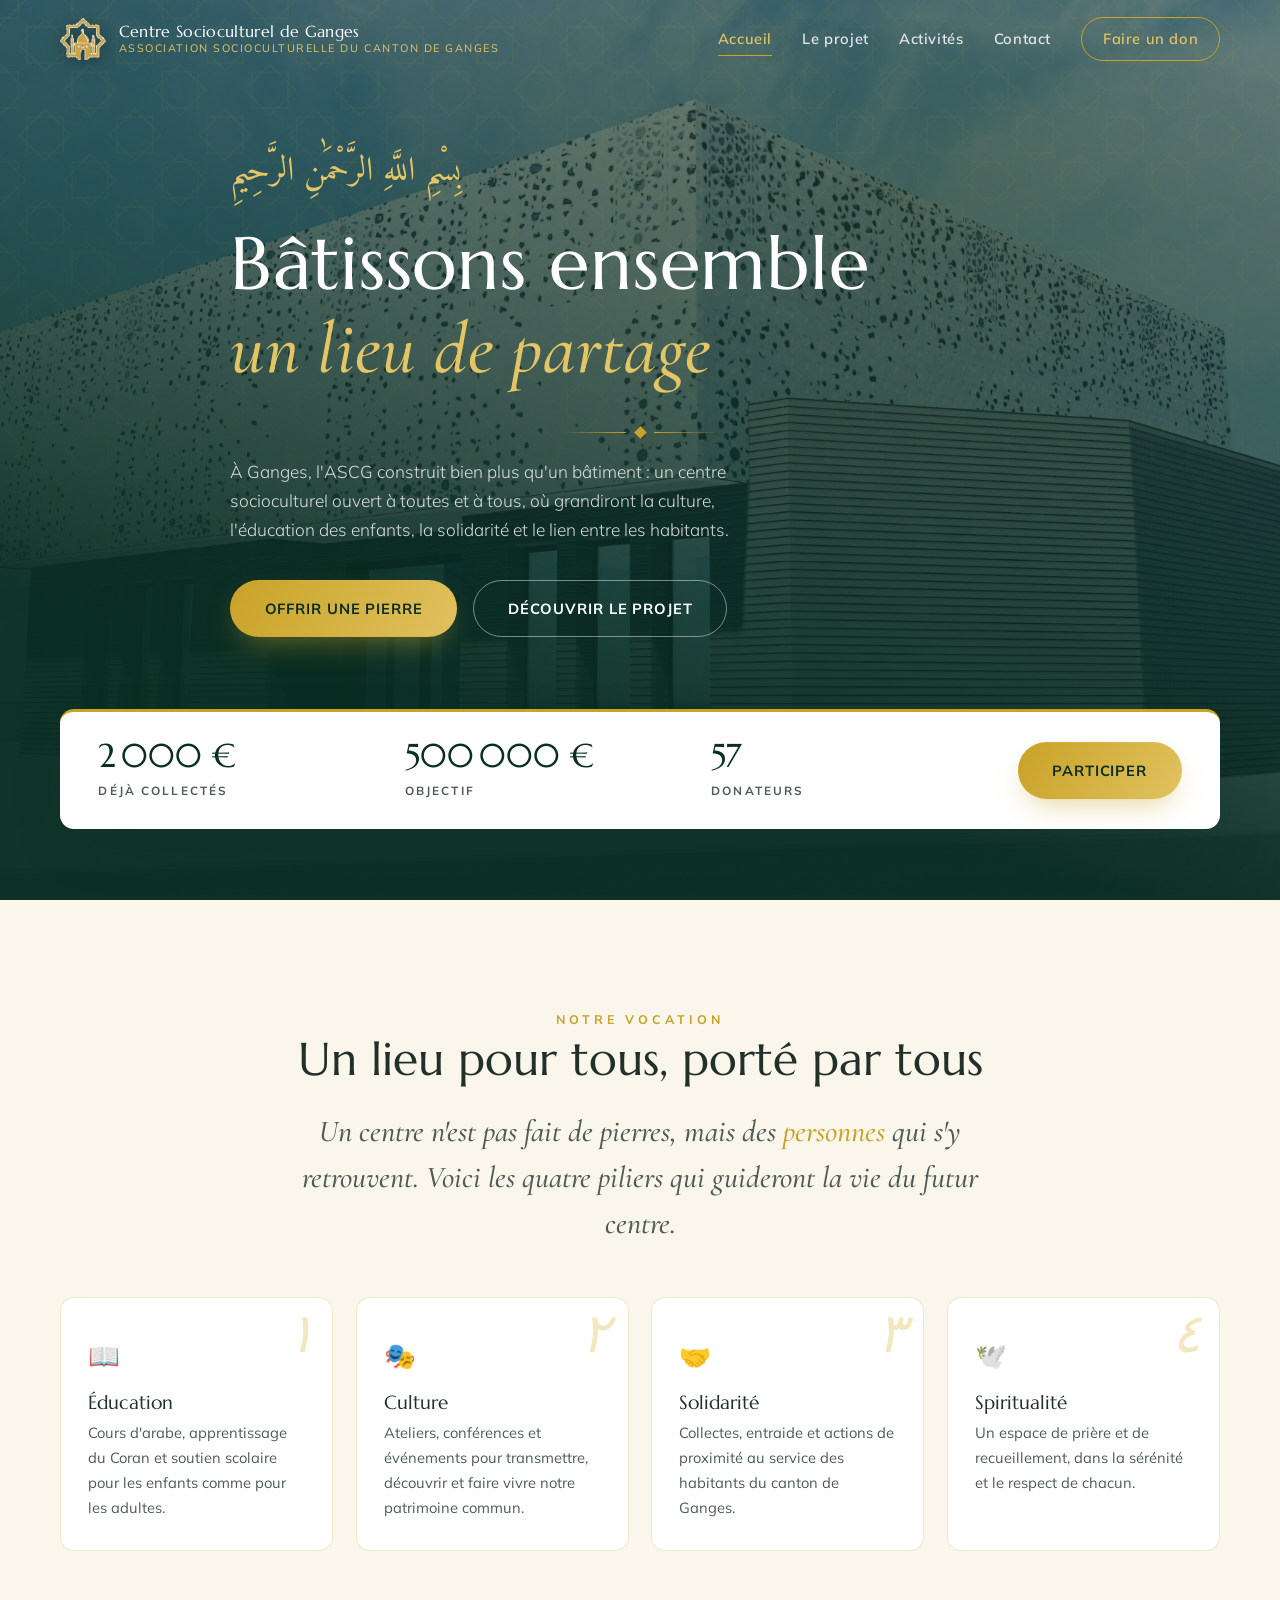
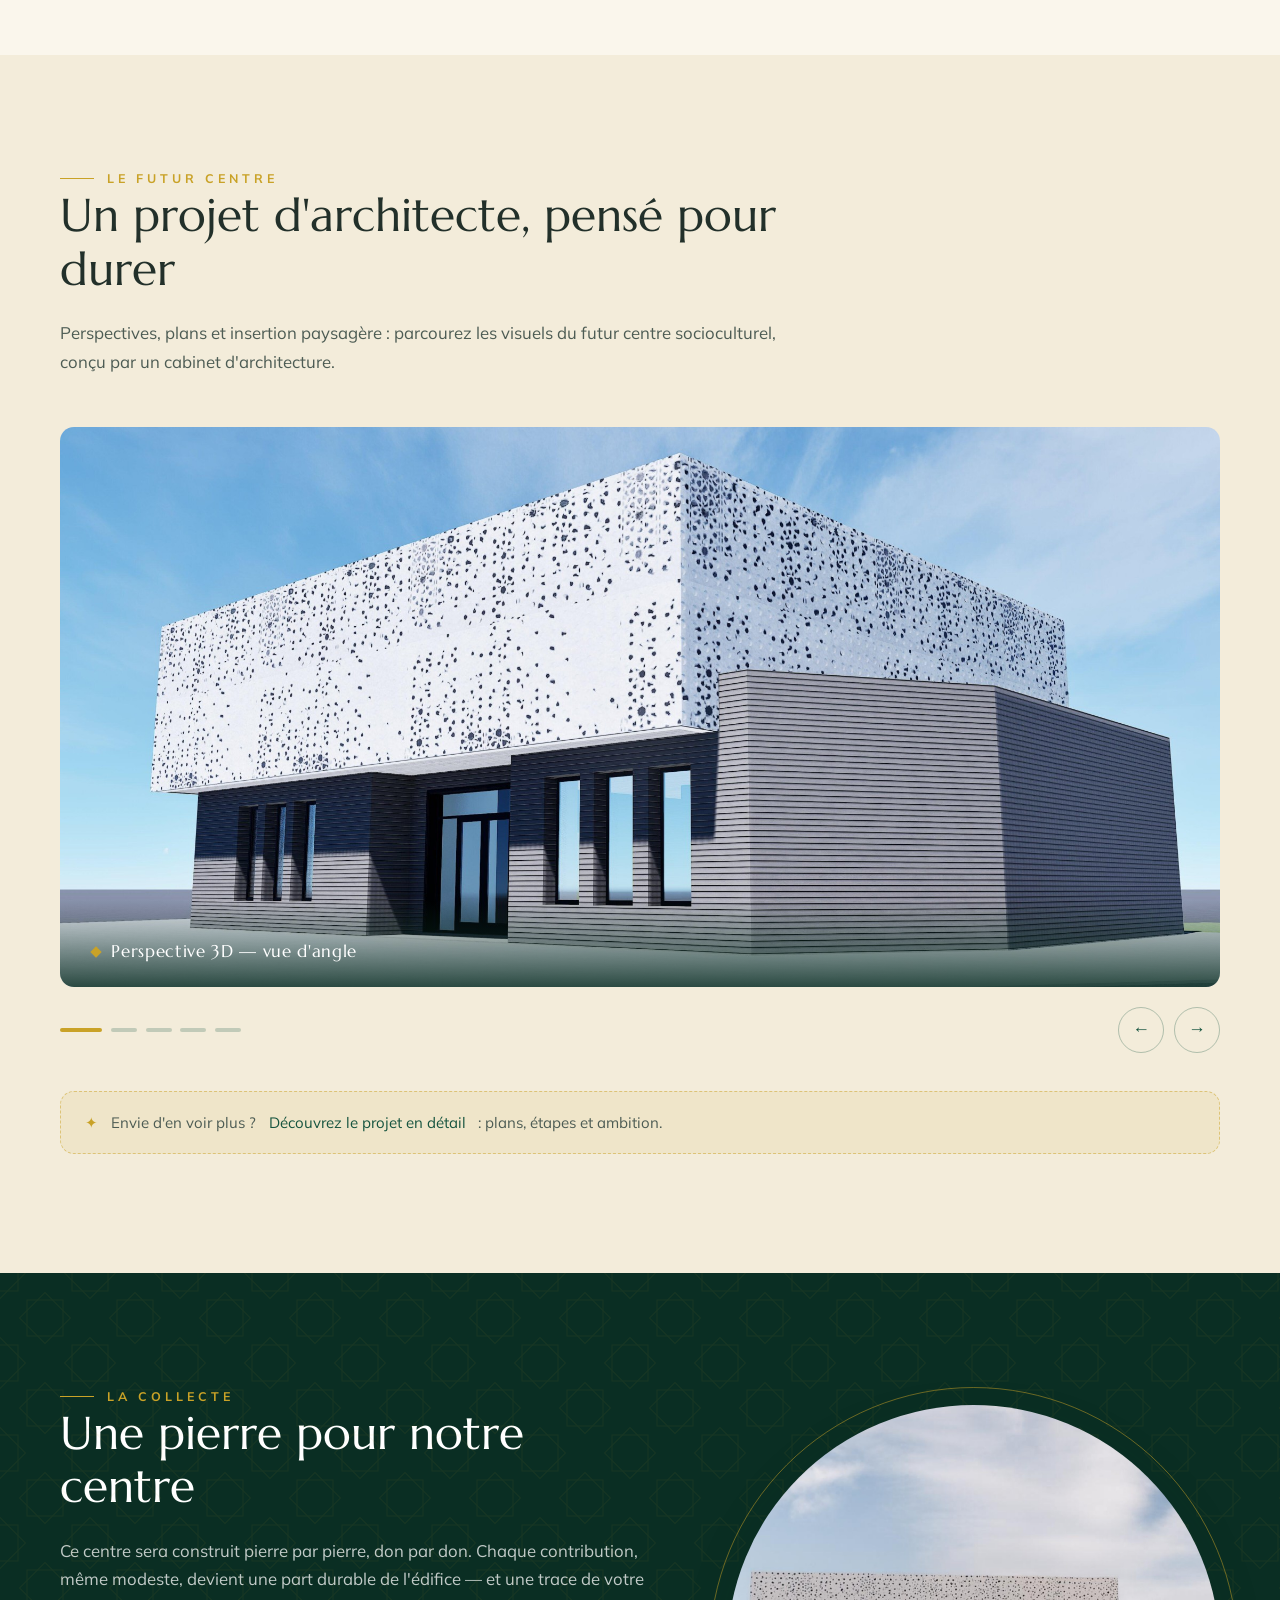
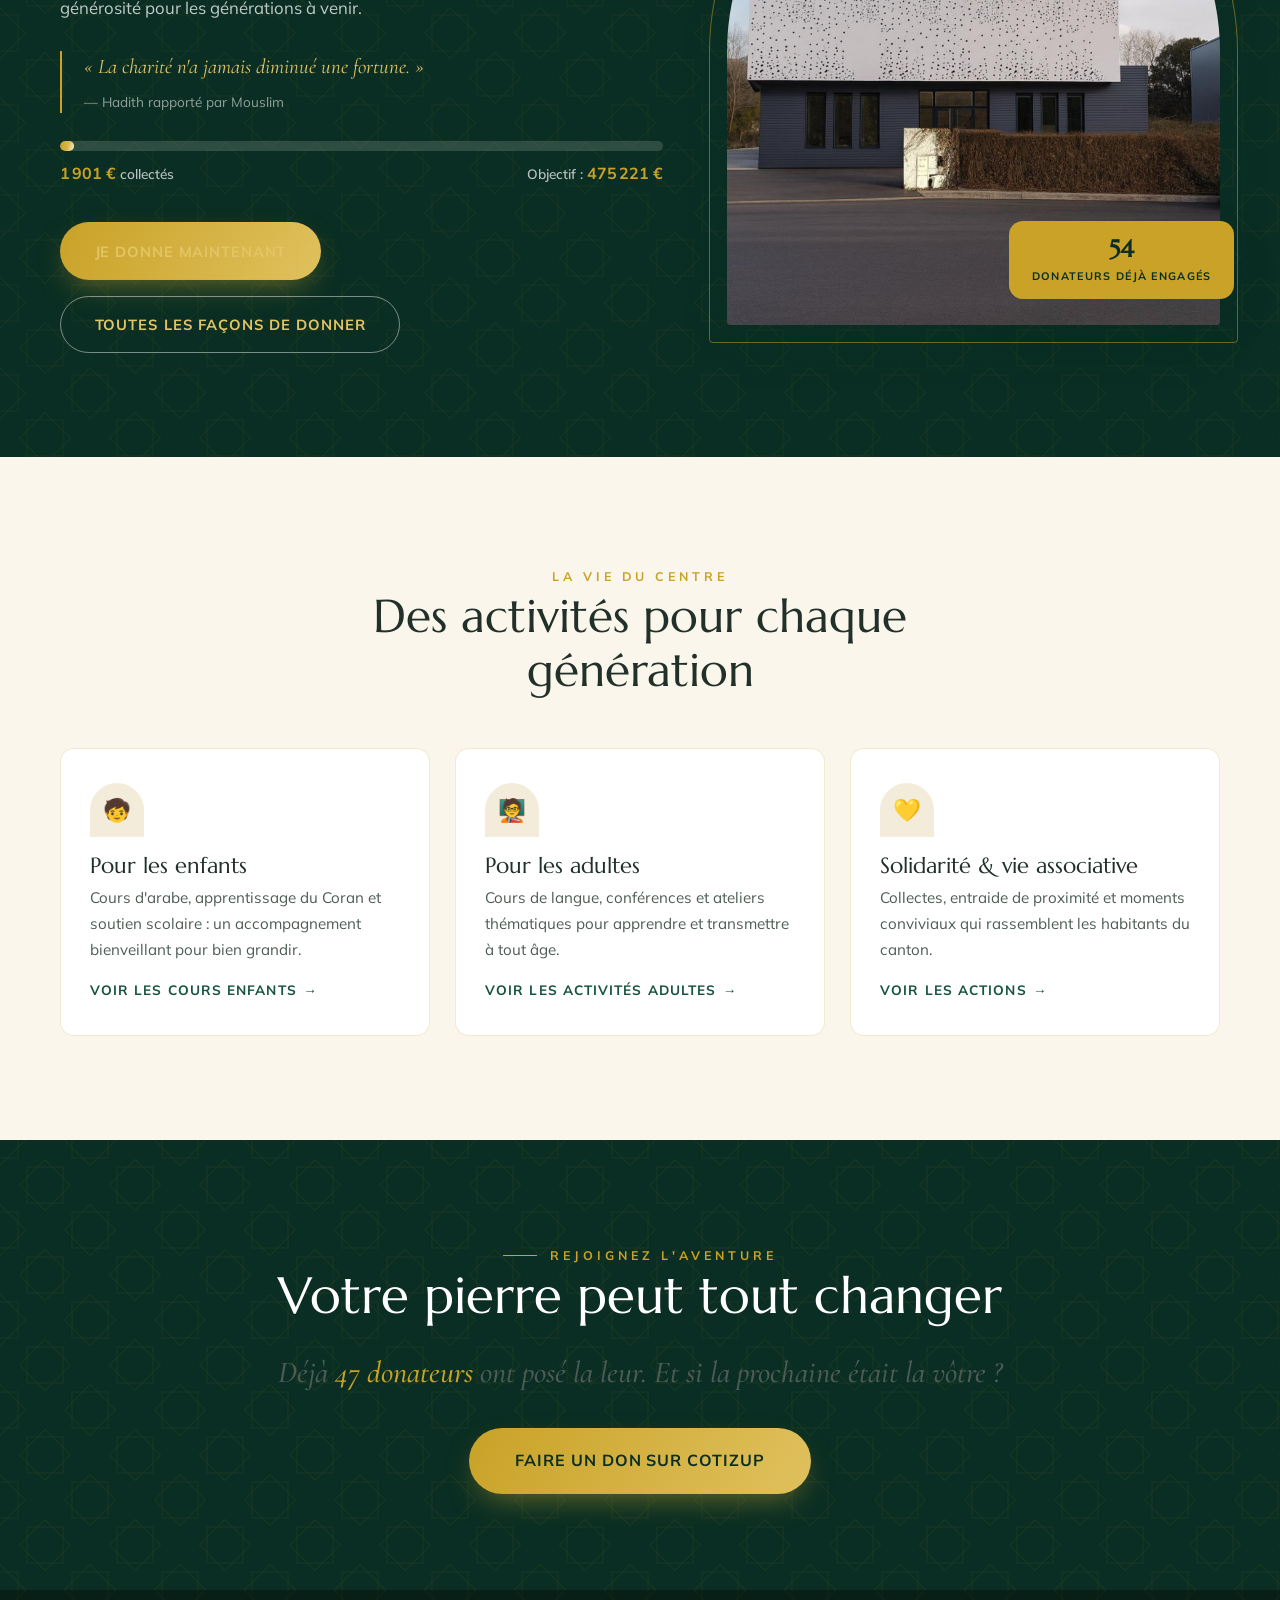
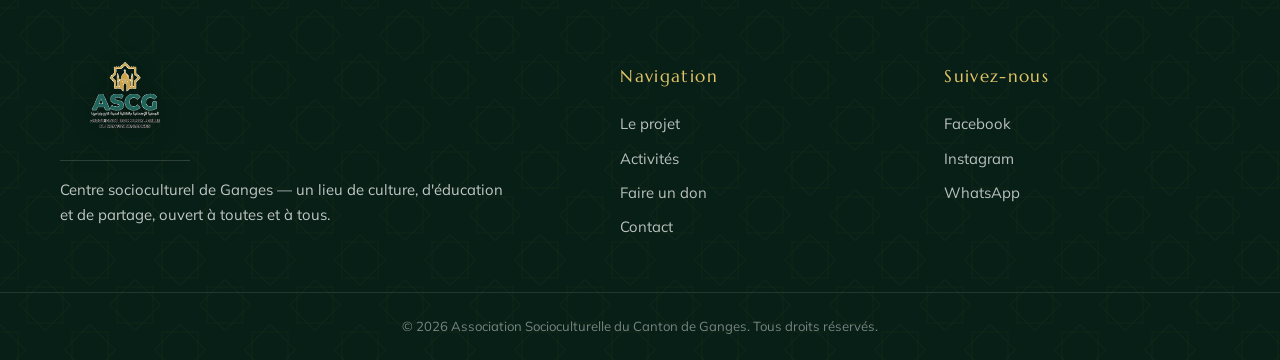
==== commit beb0ece3: "Refonte multi-pages « Pierre & Lumière » + collecte CotizUp/HelloAsso - 5 pages : accueil, projet, a" ====
--- a/index.html
+++ b/index.html
@@ -4,29 +4,29 @@
   <meta charset="UTF-8" />
   <meta name="viewport" content="width=device-width, initial-scale=1.0" />
   <title>Centre Socioculturel de Ganges — ASCG</title>
-  <meta name="description" content="Projet du futur centre socioculturel de Ganges, porté par l'Association Socioculturelle du Canton de Ganges (ASCG) : culture, éducation, solidarité et espace de prière." />
+  <meta name="description" content="L'ASCG bâtit le futur centre socioculturel de Ganges : culture, éducation, solidarité et partage. Découvrez le projet et offrez votre pierre à l'édifice." />
 
   <!-- Open Graph (aperçu lors du partage sur les réseaux / WhatsApp) -->
   <meta property="og:title" content="Centre Socioculturel de Ganges — ASCG" />
-  <meta property="og:description" content="Découvrez le projet du futur centre socioculturel de Ganges et soutenez l'ASCG." />
-  <meta property="og:image" content="assets/perspective-3d.jpg" />
+  <meta property="og:description" content="Bâtissons ensemble un lieu de culture, d'éducation et de partage à Ganges. Chaque pierre compte." />
+  <meta property="og:image" content="https://benyachou.github.io/mosquee-ganges/assets/perspective-3d.jpg" />
   <meta property="og:type" content="website" />
   <meta property="og:locale" content="fr_FR" />
 
+  <link rel="icon" type="image/png" href="assets/logo-emblem.png" />
   <link rel="preconnect" href="https://fonts.googleapis.com" />
   <link rel="preconnect" href="https://fonts.gstatic.com" crossorigin />
-  <link href="https://fonts.googleapis.com/css2?family=Marcellus&family=Amiri:ital,wght@0,400;0,700;1,400&family=Mulish:wght@300;400;500;600;700&display=swap" rel="stylesheet" />
+  <link href="https://fonts.googleapis.com/css2?family=Marcellus&family=Cormorant+Garamond:ital,wght@1,500;1,600&family=Amiri:ital,wght@0,400;0,700&family=Mulish:wght@300;400;600;700;800&display=swap" rel="stylesheet" />
   <link rel="stylesheet" href="styles.css" />
 </head>
 <body>
 
-  <!-- Barre de progression de lecture -->
   <div class="scroll-progress" id="progress"></div>
 
-  <!-- ====================== EN-TÊTE / NAVIGATION ====================== -->
-  <header class="site-header" id="top">
+  <!-- ====================== EN-TÊTE ====================== -->
+  <header class="site-header">
     <div class="container nav-bar">
-      <a href="#top" class="brand">
+      <a href="index.html" class="brand">
         <img class="brand-logo" src="assets/logo-emblem.png" alt="Logo ASCG" />
         <span class="brand-text">
           <strong>Centre Socioculturel de Ganges</strong>
@@ -39,263 +39,243 @@
       </button>
 
       <nav class="nav-links">
-        <a href="#projet">Le projet</a>
-        <a href="#apropos">Présentation</a>
-        <a href="#activites">Activités</a>
-        <a href="#dons">Dons</a>
-        <a href="#contact">Contact</a>
+        <a href="index.html" class="active">Accueil</a>
+        <a href="projet.html">Le projet</a>
+        <a href="activites.html">Activités</a>
+        <a href="contact.html">Contact</a>
+        <a href="dons.html" class="nav-cta">Faire un don</a>
       </nav>
     </div>
   </header>
 
-  <!-- ====================== HERO ====================== -->
-  <section class="hero">
+  <!-- ====================== HÉROS ====================== -->
+  <section class="hero grain">
+    <div class="hero-bg" style="background-image:url('assets/perspective-3d.jpg')" aria-hidden="true"></div>
+    <div class="hero-veil" aria-hidden="true"></div>
     <div class="hero-pattern" aria-hidden="true"></div>
-    <div class="hero-glow" aria-hidden="true"></div>
+
     <div class="container hero-inner">
-      <p class="hero-bismillah" lang="ar">بِسْمِ اللَّهِ الرَّحْمَٰنِ الرَّحِيمِ</p>
-      <h1>Un nouveau centre<br />socioculturel pour Ganges</h1>
-      <div class="ornament" aria-hidden="true"><span></span></div>
-      <p class="hero-sub">
-        L'Association Socioculturelle du Canton de Ganges (ASCG) porte le projet de
-        construction d'un lieu moderne et accueillant : un espace de culture,
-        d'éducation, de rencontre et de partage, ouvert à toutes et à tous.
+      <p class="hero-bismillah" lang="ar" data-rise style="--i:0">بِسْمِ اللَّهِ الرَّحْمَٰنِ الرَّحِيمِ</p>
+      <h1 data-rise style="--i:1">Bâtissons ensemble<span class="accent">un lieu de partage</span></h1>
+      <div class="ornament" data-rise style="--i:2" aria-hidden="true"><span></span></div>
+      <p class="hero-sub" data-rise style="--i:3">
+        À Ganges, l'ASCG construit bien plus qu'un bâtiment : un centre socioculturel
+        ouvert à toutes et à tous, où grandiront la culture, l'éducation des enfants,
+        la solidarité et le lien entre les habitants.
       </p>
-      <div class="hero-actions">
-        <a href="#projet" class="btn btn-primary">Découvrir le projet</a>
-        <a href="#dons" class="btn btn-ghost">Soutenir le projet</a>
-      </div>
-    </div>
-    <div class="hero-scroll" aria-hidden="true"><span></span></div>
+      <div class="hero-actions" data-rise style="--i:4">
+        <a data-collecte="url" href="#" target="_blank" rel="noopener" class="btn btn-gold">Offrir une pierre</a>
+        <a href="projet.html" class="btn btn-ghost">Découvrir le projet</a>
+      </div>
+    </div>
+
+    <!-- Bandeau de collecte -->
+    <div class="hero-collect">
+      <div class="container">
+        <div class="collect-strip">
+          <div class="cs-item">
+            <span class="cs-num" data-collecte="collecte">0 €</span>
+            <span class="cs-label">Déjà collectés</span>
+          </div>
+          <div class="cs-item">
+            <span class="cs-num" data-collecte="objectif">0 €</span>
+            <span class="cs-label">Objectif</span>
+          </div>
+          <div class="cs-item">
+            <span class="cs-num" data-collecte="donateurs">0</span>
+            <span class="cs-label">Donateurs</span>
+          </div>
+          <div class="cs-cta">
+            <a href="dons.html" class="btn btn-gold">Participer</a>
+          </div>
+        </div>
+      </div>
+    </div>
   </section>
 
   <main>
-    <!-- ====================== LE PROJET ====================== -->
-    <section id="projet" class="section">
+    <!-- ====================== INTRO ÉDITORIALE + PILIERS ====================== -->
+    <section class="section">
+      <div class="container">
+        <div class="section-head center reveal">
+          <span class="eyebrow">Notre vocation</span>
+          <h2>Un lieu pour tous, porté par tous</h2>
+          <p class="editorial">
+            Un centre n'est pas fait de pierres, mais des <em>personnes</em> qui s'y
+            retrouvent. Voici les quatre piliers qui guideront la vie du futur centre.
+          </p>
+        </div>
+
+        <div class="pillars">
+          <article class="pillar reveal">
+            <span class="p-num">١</span>
+            <div class="p-icon">📖</div>
+            <h3>Éducation</h3>
+            <p>Cours d'arabe, apprentissage du Coran et soutien scolaire pour les enfants comme pour les adultes.</p>
+          </article>
+          <article class="pillar reveal" data-delay="1">
+            <span class="p-num">٢</span>
+            <div class="p-icon">🎭</div>
+            <h3>Culture</h3>
+            <p>Ateliers, conférences et événements pour transmettre, découvrir et faire vivre notre patrimoine commun.</p>
+          </article>
+          <article class="pillar reveal" data-delay="2">
+            <span class="p-num">٣</span>
+            <div class="p-icon">🤝</div>
+            <h3>Solidarité</h3>
+            <p>Collectes, entraide et actions de proximité au service des habitants du canton de Ganges.</p>
+          </article>
+          <article class="pillar reveal" data-delay="3">
+            <span class="p-num">٤</span>
+            <div class="p-icon">🕊️</div>
+            <h3>Spiritualité</h3>
+            <p>Un espace de prière et de recueillement, dans la sérénité et le respect de chacun.</p>
+          </article>
+        </div>
+      </div>
+    </section>
+
+    <!-- ====================== CARROUSEL DU PROJET ====================== -->
+    <section class="section section-cream">
       <div class="container">
         <div class="section-head reveal">
-          <span class="eyebrow">Notre projet</span>
-          <h2>Le futur centre de Ganges</h2>
+          <span class="eyebrow">Le futur centre</span>
+          <h2>Un projet d'architecte, pensé pour durer</h2>
           <p class="section-intro">
-            Voici les plans et perspectives de notre futur centre, conçu par un
-            architecte. Un projet sérieux et abouti, pensé pour offrir à la communauté
-            un lieu de vie digne et fonctionnel.
+            Perspectives, plans et insertion paysagère : parcourez les visuels du futur
+            centre socioculturel, conçu par un cabinet d'architecture.
           </p>
         </div>
 
-        <!-- Galerie : cliquez sur une image pour l'agrandir -->
-        <div class="gallery">
-          <figure class="gallery-item gallery-wide reveal">
-            <img src="assets/perspective-3d.jpg" alt="Perspective 3D du futur centre socioculturel de Ganges" loading="lazy" />
-            <figcaption><span class="star" aria-hidden="true"></span>Perspective 3D — vue d'angle</figcaption>
-          </figure>
-          <figure class="gallery-item reveal">
-            <img src="assets/insertion-paysagere.jpg" alt="Insertion paysagère du centre dans son environnement" loading="lazy" />
-            <figcaption><span class="star" aria-hidden="true"></span>Insertion dans le site</figcaption>
-          </figure>
-          <figure class="gallery-item reveal">
-            <img src="assets/elevation-facade.jpg" alt="Élévation de la façade principale" loading="lazy" />
-            <figcaption><span class="star" aria-hidden="true"></span>Élévation — façade principale</figcaption>
-          </figure>
-          <figure class="gallery-item reveal">
-            <img src="assets/plan-rdc.png" alt="Plan du rez-de-chaussée" loading="lazy" />
-            <figcaption><span class="star" aria-hidden="true"></span>Plan du rez-de-chaussée</figcaption>
-          </figure>
-          <figure class="gallery-item reveal">
-            <img src="assets/plan-etage.png" alt="Plan de l'étage et de la mezzanine" loading="lazy" />
-            <figcaption><span class="star" aria-hidden="true"></span>Plan de l'étage (mezzanine)</figcaption>
-          </figure>
+        <div class="carousel reveal" aria-label="Visuels du projet">
+          <div class="carousel-viewport">
+            <div class="carousel-track">
+              <div class="carousel-slide">
+                <img src="assets/perspective-3d.jpg" alt="Perspective 3D du futur centre socioculturel de Ganges" />
+                <div class="carousel-caption">Perspective 3D — vue d'angle</div>
+              </div>
+              <div class="carousel-slide">
+                <img src="assets/insertion-paysagere.jpg" alt="Insertion paysagère du centre dans son environnement" />
+                <div class="carousel-caption">Insertion dans le paysage gangeois</div>
+              </div>
+              <div class="carousel-slide">
+                <img src="assets/elevation-facade.jpg" alt="Élévation de la façade principale" />
+                <div class="carousel-caption">Élévation — façade principale</div>
+              </div>
+              <div class="carousel-slide">
+                <img src="assets/plan-rdc.png" alt="Plan du rez-de-chaussée" />
+                <div class="carousel-caption">Plan du rez-de-chaussée</div>
+              </div>
+              <div class="carousel-slide">
+                <img src="assets/plan-etage.png" alt="Plan de l'étage et de la mezzanine" />
+                <div class="carousel-caption">Plan de l'étage — mezzanine</div>
+              </div>
+            </div>
+          </div>
+          <div class="carousel-nav">
+            <div class="carousel-dots" role="tablist"></div>
+            <div class="carousel-arrows">
+              <button data-prev aria-label="Visuel précédent">←</button>
+              <button data-next aria-label="Visuel suivant">→</button>
+            </div>
+          </div>
         </div>
 
         <p class="note reveal">
           <span class="note-icon" aria-hidden="true">✦</span>
-          Le projet est en cours. <a href="#dons">Votre soutien</a> est essentiel pour
-          le concrétiser, in cha'a Allah.
+          Envie d'en voir plus ? <a href="projet.html">Découvrez le projet en détail</a> :
+          plans, étapes et ambition.
         </p>
       </div>
     </section>
 
-    <!-- ====================== PRÉSENTATION ====================== -->
-    <section id="apropos" class="section section-alt">
+    <!-- ====================== UNE PIERRE POUR NOTRE CENTRE ====================== -->
+    <section class="section section-dark grain">
       <div class="section-pattern" aria-hidden="true"></div>
       <div class="container">
-        <div class="section-head reveal">
-          <span class="eyebrow">Qui sommes-nous</span>
-          <h2>Présentation de l'association</h2>
-        </div>
-
-        <div class="about-grid">
-          <div class="about-text reveal">
-            <!-- [À COMPLÉTER] Remplacez par la vraie présentation de votre association -->
-            <p>
-              L'Association Socioculturelle du Canton de Ganges (ASCG) œuvre depuis
-              [À COMPLÉTER : année] pour offrir aux habitants de Ganges et des environs
-              un lieu d'accueil, de culture et de vie communautaire.
+        <div class="stone-grid">
+          <div class="reveal">
+            <span class="eyebrow">La collecte</span>
+            <h2>Une pierre pour notre centre</h2>
+            <p class="section-intro">
+              Ce centre sera construit pierre par pierre, don par don. Chaque
+              contribution, même modeste, devient une part durable de l'édifice —
+              et une trace de votre générosité pour les générations à venir.
             </p>
-            <p>
-              Notre mission : favoriser l'éducation, la transmission des valeurs de
-              partage, de respect et de solidarité, et tisser des liens fraternels entre
-              les habitants — dans la sérénité et l'ouverture à tous.
-            </p>
-
-            <ul class="feature-list">
-              <li>Cours d'arabe, de Coran et soutien scolaire</li>
-              <li>Activités culturelles et éducatives pour tous les âges</li>
-              <li>Actions de solidarité et d'entraide</li>
-              <li>Espace de prière et de recueillement</li>
-            </ul>
-          </div>
-
-          <aside class="about-stats reveal">
-            <div class="stat">
-              <span class="stat-num">[À COMPLÉTER]</span>
-              <span class="stat-label">Adhérents</span>
-            </div>
-            <div class="stat">
-              <span class="stat-num">[À COMPLÉTER]</span>
-              <span class="stat-label">Année de création</span>
-            </div>
-            <div class="stat">
-              <span class="stat-num">100%</span>
-              <span class="stat-label">Association à but non lucratif</span>
-            </div>
-          </aside>
-        </div>
-      </div>
-    </section>
-
-    <!-- ====================== ACTIVITÉS & ANNONCES ====================== -->
-    <section id="activites" class="section">
-      <div class="container">
-        <div class="section-head reveal">
-          <span class="eyebrow">Vie de l'association</span>
-          <h2>Activités & annonces</h2>
-          <p class="section-intro">
-            Retrouvez ici nos prochains rendez-vous et les annonces importantes de la
-            communauté.
-          </p>
-        </div>
-
-        <div class="cards">
-          <!-- [À COMPLÉTER] Dupliquez un bloc "article.card" pour ajouter une activité -->
-          <article class="card reveal">
-            <div class="card-date"><span class="d">✦</span><span class="m">À VENIR</span></div>
-            <h3>Cours d'arabe & de Coran</h3>
-            <p>[À COMPLÉTER] Jours, horaires et public concerné (enfants, adultes).</p>
-          </article>
-
-          <article class="card reveal">
-            <div class="card-date"><span class="d">✦</span><span class="m">À VENIR</span></div>
-            <h3>Soutien scolaire</h3>
-            <p>[À COMPLÉTER] Niveaux, matières, horaires d'accompagnement.</p>
-          </article>
-
-          <article class="card reveal">
-            <div class="card-date"><span class="d">✦</span><span class="m">À VENIR</span></div>
-            <h3>Collecte de solidarité</h3>
-            <p>[À COMPLÉTER] Objectif de la collecte et modalités de participation.</p>
-          </article>
-        </div>
-
-        <p class="note reveal">
-          <span class="note-icon" aria-hidden="true">✦</span>
-          Pour les annonces de dernière minute, suivez-nous sur nos réseaux
-          (voir le bas de page).
-        </p>
-      </div>
-    </section>
-
-    <!-- ====================== DONS ====================== -->
-    <section id="dons" class="section section-alt">
-      <div class="section-pattern" aria-hidden="true"></div>
-      <div class="container">
-        <div class="donate">
-          <div class="donate-text reveal">
-            <span class="eyebrow">Soutenez le centre</span>
-            <h2>Faire un don</h2>
-            <p>
-              Le centre vit grâce à la générosité de chacun. Chaque don, petit ou grand,
-              contribue à la construction, à l'entretien du lieu, aux activités et aux
-              actions de solidarité.
-            </p>
+
             <blockquote class="hadith">
               « La charité n'a jamais diminué une fortune. »
+              <cite>— Hadith rapporté par Mouslim</cite>
             </blockquote>
-          </div>
-
-          <div class="donate-card reveal">
-            <div class="donate-pattern" aria-hidden="true"></div>
-            <h3>Comment donner</h3>
-            <ul class="donate-list">
-              <li>
-                <strong>Sur place</strong><br />
-                Urne de dons au centre, aux horaires d'ouverture.
-              </li>
-              <li>
-                <strong>Par virement</strong><br />
-                IBAN : [À COMPLÉTER]<br />
-                Bénéficiaire : Association Socioculturelle du Canton de Ganges
-              </li>
-              <li>
-                <strong>En ligne</strong><br />
-                [À COMPLÉTER : lien HelloAsso / autre, si disponible]
-              </li>
-            </ul>
-            <p class="donate-foot">
-              Un reçu peut être délivré sur demande. <span aria-hidden="true">🤲</span>
-            </p>
-          </div>
-        </div>
-      </div>
-    </section>
-
-    <!-- ====================== CONTACT ====================== -->
-    <section id="contact" class="section">
-      <div class="container">
-        <div class="section-head reveal">
-          <span class="eyebrow">Nous trouver</span>
-          <h2>Contact & accès</h2>
-        </div>
-
-        <div class="contact-grid">
-          <div class="contact-info reveal">
-            <ul class="contact-list">
-              <li>
-                <span class="ci-icon" aria-hidden="true">📍</span>
-                <div>
-                  <strong>Adresse</strong><br />
-                  4 Rue des Soyeux<br />34190 Ganges
-                </div>
-              </li>
-              <li>
-                <span class="ci-icon" aria-hidden="true">✉️</span>
-                <div>
-                  <strong>E-mail</strong><br />
-                  <a href="mailto:ascg.ganges@gmail.com">ascg.ganges@gmail.com</a>
-                </div>
-              </li>
-              <li>
-                <span class="ci-icon" aria-hidden="true">📞</span>
-                <div>
-                  <strong>Téléphone</strong><br />
-                  <a href="tel:+33767773561">07 67 77 35 61</a>
-                </div>
-              </li>
-            </ul>
-          </div>
-
-          <!-- Carte OpenStreetMap (gratuite, sans clé API). Centrée sur l'adresse. -->
-          <div class="contact-map reveal">
-            <iframe
-              title="Localisation du centre — 4 Rue des Soyeux, Ganges"
-              src="https://www.openstreetmap.org/export/embed.html?bbox=3.7006%2C43.9313%2C3.7126%2C43.9393&layer=mapnik&marker=43.9353%2C3.7066"
-              loading="lazy"
-              referrerpolicy="no-referrer-when-downgrade">
-            </iframe>
-            <a class="map-link" href="https://www.openstreetmap.org/?mlat=43.9353&mlon=3.7066#map=17/43.9353/3.7066" target="_blank" rel="noopener">
-              Voir en plein écran ↗
-            </a>
-          </div>
+
+            <div class="gauge">
+              <div class="gauge-bar"><div class="gauge-fill"></div></div>
+              <div class="gauge-legend">
+                <span><strong data-collecte="collecte">0 €</strong> collectés</span>
+                <span>Objectif : <strong data-collecte="objectif">0 €</strong></span>
+              </div>
+            </div>
+
+            <div class="hero-actions">
+              <a data-collecte="url" href="#" target="_blank" rel="noopener" class="btn btn-gold">Je donne maintenant</a>
+              <a href="dons.html" class="btn btn-ghost">Toutes les façons de donner</a>
+            </div>
+          </div>
+
+          <div class="stone-visual reveal" data-delay="1">
+            <img src="assets/insertion-paysagere.jpg" alt="Le futur centre inséré dans le paysage de Ganges" />
+            <div class="stone-badge">
+              <strong data-collecte="donateurs">0</strong>
+              <small>donateurs déjà engagés</small>
+            </div>
+          </div>
+        </div>
+      </div>
+    </section>
+
+    <!-- ====================== ACTIVITÉS (TEASER) ====================== -->
+    <section class="section">
+      <div class="container">
+        <div class="section-head center reveal">
+          <span class="eyebrow">La vie du centre</span>
+          <h2>Des activités pour chaque génération</h2>
+        </div>
+
+        <div class="cards">
+          <article class="card reveal">
+            <div class="card-icon" aria-hidden="true">🧒</div>
+            <h3>Pour les enfants</h3>
+            <p>Cours d'arabe, apprentissage du Coran et soutien scolaire : un accompagnement bienveillant pour bien grandir.</p>
+            <a href="activites.html#enfants" class="card-link">Voir les cours enfants</a>
+          </article>
+          <article class="card reveal" data-delay="1">
+            <div class="card-icon" aria-hidden="true">🧑‍🏫</div>
+            <h3>Pour les adultes</h3>
+            <p>Cours de langue, conférences et ateliers thématiques pour apprendre et transmettre à tout âge.</p>
+            <a href="activites.html#adultes" class="card-link">Voir les activités adultes</a>
+          </article>
+          <article class="card reveal" data-delay="2">
+            <div class="card-icon" aria-hidden="true">💛</div>
+            <h3>Solidarité &amp; vie associative</h3>
+            <p>Collectes, entraide de proximité et moments conviviaux qui rassemblent les habitants du canton.</p>
+            <a href="activites.html#solidarite" class="card-link">Voir les actions</a>
+          </article>
+        </div>
+      </div>
+    </section>
+
+    <!-- ====================== APPEL FINAL ====================== -->
+    <section class="cta-band grain">
+      <div class="hero-pattern" aria-hidden="true"></div>
+      <div class="container">
+        <div class="reveal">
+          <span class="eyebrow">Rejoignez l'aventure</span>
+          <h2>Votre pierre peut tout changer</h2>
+          <p class="editorial">
+            Déjà <em><span data-collecte="donateurs">0</span> donateurs</em> ont posé la leur.
+            Et si la prochaine était la vôtre ?
+          </p>
+          <a data-collecte="url" href="#" target="_blank" rel="noopener" class="btn btn-gold btn-lg">Faire un don sur CotizUp</a>
         </div>
       </div>
     </section>
@@ -312,11 +292,10 @@
 
       <nav class="footer-nav">
         <span class="footer-title">Navigation</span>
-        <a href="#projet">Le projet</a>
-        <a href="#apropos">Présentation</a>
-        <a href="#activites">Activités</a>
-        <a href="#dons">Dons</a>
-        <a href="#contact">Contact</a>
+        <a href="projet.html">Le projet</a>
+        <a href="activites.html">Activités</a>
+        <a href="dons.html">Faire un don</a>
+        <a href="contact.html">Contact</a>
       </nav>
 
       <div class="footer-social">
@@ -332,62 +311,13 @@
     </div>
   </footer>
 
-  <!-- Lightbox pour agrandir les plans -->
+  <!-- Lightbox -->
   <div class="lightbox" id="lightbox" aria-hidden="true">
     <button class="lightbox-close" aria-label="Fermer">&times;</button>
     <img src="" alt="" />
   </div>
 
-  <script>
-    // Année automatique
-    document.getElementById('year').textContent = new Date().getFullYear();
-
-    // Menu mobile
-    const toggle = document.querySelector('.nav-toggle');
-    const links = document.querySelector('.nav-links');
-    toggle.addEventListener('click', () => {
-      const open = links.classList.toggle('open');
-      toggle.setAttribute('aria-expanded', open);
-    });
-    links.querySelectorAll('a').forEach(a =>
-      a.addEventListener('click', () => {
-        links.classList.remove('open');
-        toggle.setAttribute('aria-expanded', false);
-      })
-    );
-
-    // En-tête : ombre au défilement + barre de progression
-    const header = document.querySelector('.site-header');
-    const progress = document.getElementById('progress');
-    function onScroll() {
-      const y = window.scrollY;
-      header.classList.toggle('scrolled', y > 20);
-      const h = document.documentElement.scrollHeight - window.innerHeight;
-      progress.style.width = (h > 0 ? (y / h) * 100 : 0) + '%';
-    }
-    window.addEventListener('scroll', onScroll, { passive: true });
-    onScroll();
-
-    // Apparition au défilement (reveal)
-    const io = new IntersectionObserver((entries) => {
-      entries.forEach(e => {
-        if (e.isIntersecting) { e.target.classList.add('in'); io.unobserve(e.target); }
-      });
-    }, { threshold: 0.12, rootMargin: '0px 0px -40px 0px' });
-    document.querySelectorAll('.reveal').forEach(el => io.observe(el));
-
-    // Lightbox : agrandir les images de la galerie
-    const lb = document.getElementById('lightbox');
-    const lbImg = lb.querySelector('img');
-    document.querySelectorAll('.gallery-item img').forEach(img =>
-      img.addEventListener('click', () => {
-        lbImg.src = img.src; lbImg.alt = img.alt;
-        lb.classList.add('open'); lb.setAttribute('aria-hidden', false);
-      })
-    );
-    function closeLb() { lb.classList.remove('open'); lb.setAttribute('aria-hidden', true); }
-    lb.addEventListener('click', closeLb);
-    document.addEventListener('keydown', e => { if (e.key === 'Escape') closeLb(); });
-  </script>
+  <script src="collecte.js"></script>
+  <script src="main.js"></script>
 </body>
 </html>
--- a/styles.css
+++ b/styles.css
@@ -1,261 +1,991 @@
-/* ===================================================================
-   Centre Socioculturel de Ganges — ASCG
-   Direction : élégant & raffiné. Vert profond + or, motifs géométriques
-   islamiques en filigrane, typographie Marcellus, apparitions au scroll.
-   =================================================================== */
+/* ==========================================================================
+   ASCG — Centre Socioculturel de Ganges
+   Direction artistique « Pierre & Lumière » :
+   élégance andalouse contemporaine — émeraude nuit, or champagne, crème pierre.
+   ========================================================================== */
 
 :root {
-  --green-950: #082b20;
-  --green-900: #0c3d2e;
-  --green-800: #11503c;
-  --green-700: #15604a;
-  --green-500: #1f8268;
+  /* Palette */
+  --night: #0a2e23;
+  --night-2: #0d3a2c;
+  --night-3: #123f30;
+  --green: #16543f;
   --gold: #c9a227;
-  --gold-300: #e3c469;
-  --gold-600: #a9851b;
-  --cream: #f8f4ea;
-  --cream-2: #efe8d7;
-  --ink: #1a221d;
-  --muted: #5d6b62;
-  --white: #ffffff;
-
-  --radius: 16px;
-  --shadow-sm: 0 4px 14px rgba(12, 61, 46, 0.08);
-  --shadow: 0 16px 40px rgba(12, 61, 46, 0.12);
-  --shadow-lg: 0 30px 70px rgba(8, 43, 32, 0.22);
-  --max: 1140px;
-  --ease: cubic-bezier(0.22, 1, 0.36, 1);
-}
-
-* { box-sizing: border-box; margin: 0; padding: 0; }
+  --gold-light: #e3c565;
+  --gold-pale: #f3e7bf;
+  --cream: #faf6ec;
+  --cream-2: #f3ecda;
+  --ink: #22302a;
+  --ink-soft: #4d5c54;
+
+  /* Typo */
+  --f-display: "Marcellus", serif;
+  --f-editorial: "Cormorant Garamond", serif;
+  --f-arabic: "Amiri", serif;
+  --f-body: "Mulish", sans-serif;
+
+  /* Rythme */
+  --radius: 14px;
+  --arch: 999px 999px var(--radius) var(--radius);
+  --container: 1160px;
+  --ease: cubic-bezier(.22, .8, .3, 1);
+  --shadow: 0 20px 60px -20px rgba(10, 46, 35, .35);
+}
+
+/* ------------------------------ Base ------------------------------ */
+
+*, *::before, *::after { box-sizing: border-box; }
 
 html { scroll-behavior: smooth; }
 
 body {
-  font-family: 'Mulish', system-ui, sans-serif;
+  margin: 0;
+  font-family: var(--f-body);
+  font-size: 17px;
+  line-height: 1.7;
   color: var(--ink);
   background: var(--cream);
-  line-height: 1.7;
   -webkit-font-smoothing: antialiased;
-  overflow-x: hidden;
-}
-
-.container { width: 100%; max-width: var(--max); margin: 0 auto; padding: 0 24px; }
-
-h1, h2, h3 { font-family: 'Marcellus', serif; font-weight: 400; line-height: 1.18; letter-spacing: .01em; }
-
-a { color: var(--green-700); text-decoration: none; transition: color .2s ease; }
-a:hover { color: var(--gold-600); }
-
-/* ---------- Barre de progression ---------- */
+}
+
+img { max-width: 100%; display: block; }
+
+a { color: var(--green); text-decoration: none; }
+a:hover { color: var(--gold); }
+
+h1, h2, h3, h4 {
+  font-family: var(--f-display);
+  font-weight: 400;
+  line-height: 1.15;
+  margin: 0 0 .5em;
+  color: inherit;
+}
+
+h1 { font-size: clamp(2.6rem, 6.5vw, 4.6rem); letter-spacing: .01em; }
+h2 { font-size: clamp(1.9rem, 4vw, 2.9rem); }
+h3 { font-size: 1.35rem; }
+
+p { margin: 0 0 1em; }
+
+.container {
+  width: min(var(--container), 100% - 2.5rem);
+  margin-inline: auto;
+}
+
+::selection { background: var(--gold); color: var(--night); }
+
+/* Filet de progression de lecture */
 .scroll-progress {
-  position: fixed; top: 0; left: 0; height: 3px; width: 0;
-  background: linear-gradient(90deg, var(--gold-600), var(--gold-300));
-  z-index: 200; transition: width .1s linear;
-}
-
-/* ---------- En-tête / navigation ---------- */
+  position: fixed; top: 0; left: 0; z-index: 200;
+  height: 3px; width: 0;
+  background: linear-gradient(90deg, var(--gold), var(--gold-light));
+}
+
+/* ------------------------------ Ornements ------------------------------ */
+
+.eyebrow {
+  display: inline-flex; align-items: center; gap: .8rem;
+  font-size: .78rem; font-weight: 700;
+  letter-spacing: .32em; text-transform: uppercase;
+  color: var(--gold);
+}
+.eyebrow::before {
+  content: ""; width: 34px; height: 1px;
+  background: var(--gold);
+}
+
+.ornament {
+  display: flex; align-items: center; justify-content: center; gap: .6rem;
+  margin: 1.2rem 0;
+  color: var(--gold);
+}
+.ornament::before, .ornament::after {
+  content: ""; height: 1px; width: 64px;
+  background: linear-gradient(90deg, transparent, var(--gold));
+}
+.ornament::after { background: linear-gradient(90deg, var(--gold), transparent); }
+.ornament span {
+  width: 9px; height: 9px;
+  background: var(--gold);
+  transform: rotate(45deg);
+}
+
+.editorial {
+  font-family: var(--f-editorial);
+  font-style: italic;
+  font-weight: 500;
+  font-size: clamp(1.35rem, 2.6vw, 1.9rem);
+  line-height: 1.5;
+  color: var(--ink-soft);
+}
+.editorial em { color: var(--gold); font-style: inherit; }
+
+/* ------------------------------ En-tête ------------------------------ */
+
 .site-header {
-  position: sticky; top: 0; z-index: 80;
-  background: rgba(248, 244, 234, 0.82);
+  position: fixed; top: 0; left: 0; right: 0; z-index: 100;
+  padding: 1rem 0;
+  transition: background .4s var(--ease), box-shadow .4s var(--ease), padding .4s var(--ease);
+}
+.site-header.scrolled {
+  padding: .55rem 0;
+  background: rgba(10, 46, 35, .92);
   backdrop-filter: blur(12px);
-  border-bottom: 1px solid transparent;
-  transition: border-color .3s ease, box-shadow .3s ease, background .3s ease;
-}
-.site-header.scrolled { border-bottom-color: var(--cream-2); box-shadow: 0 6px 24px rgba(12,61,46,.06); }
-.nav-bar { display: flex; align-items: center; justify-content: space-between; height: 76px; }
-.brand { display: flex; align-items: center; gap: 13px; color: var(--green-900); }
-.brand:hover { color: var(--green-900); }
-.brand-logo { height: 48px; width: auto; display: block; transition: transform .4s var(--ease); }
-.brand:hover .brand-logo { transform: rotate(-4deg) scale(1.04); }
-.brand-text { display: flex; flex-direction: column; line-height: 1.15; }
-.brand-text strong { font-family: 'Marcellus', serif; font-weight: 400; font-size: 1.18rem; color: var(--green-900); }
-.brand-text small { color: var(--gold-600); font-size: .66rem; letter-spacing: .12em; text-transform: uppercase; }
-
-.nav-links { display: flex; gap: 30px; }
-.nav-links a { color: var(--ink); font-weight: 600; font-size: .94rem; position: relative; padding: 4px 0; }
-.nav-links a::after { content: ""; position: absolute; left: 0; bottom: -2px; width: 0; height: 2px; background: var(--gold); transition: width .28s var(--ease); }
-.nav-links a:hover { color: var(--green-800); }
-.nav-links a:hover::after { width: 100%; }
-
-.nav-toggle { display: none; flex-direction: column; gap: 5px; background: none; border: 0; cursor: pointer; padding: 8px; }
-.nav-toggle span { width: 25px; height: 2px; background: var(--green-900); border-radius: 2px; transition: .3s; }
-
-/* ---------- Ornement doré (filet + étoile) ---------- */
-.ornament { display: flex; align-items: center; justify-content: center; gap: 16px; margin: 22px 0 28px; }
-.ornament::before, .ornament::after { content: ""; height: 1px; width: 70px; background: linear-gradient(90deg, transparent, var(--gold)); }
-.ornament::after { background: linear-gradient(90deg, var(--gold), transparent); }
-.ornament span { width: 14px; height: 14px; background: var(--gold); transform: rotate(45deg); position: relative; flex: none; }
-.ornament span::before { content: ""; position: absolute; inset: 0; background: var(--gold); transform: rotate(45deg); }
-
-/* ---------- Hero ---------- */
+  box-shadow: 0 10px 40px -18px rgba(0, 0, 0, .5);
+}
+
+.nav-bar { display: flex; align-items: center; justify-content: space-between; gap: 1rem; }
+
+.brand { display: flex; align-items: center; gap: .8rem; color: #fff; }
+.brand:hover { color: #fff; }
+.brand-logo { width: 46px; height: 46px; object-fit: contain; filter: drop-shadow(0 2px 8px rgba(0,0,0,.35)); }
+.brand-text { display: flex; flex-direction: column; line-height: 1.25; }
+.brand-text strong { font-family: var(--f-display); font-weight: 400; font-size: 1.02rem; letter-spacing: .02em; }
+.brand-text small { font-size: .68rem; letter-spacing: .14em; text-transform: uppercase; color: var(--gold-light); }
+
+.nav-links { display: flex; align-items: center; gap: 1.9rem; }
+.nav-links a {
+  position: relative;
+  color: rgba(255,255,255,.85);
+  font-size: .92rem; font-weight: 600; letter-spacing: .04em;
+  padding: .3rem 0;
+}
+.nav-links a::after {
+  content: ""; position: absolute; left: 0; bottom: 0;
+  width: 100%; height: 1px;
+  background: var(--gold);
+  transform: scaleX(0); transform-origin: right;
+  transition: transform .35s var(--ease);
+}
+.nav-links a:hover { color: #fff; }
+.nav-links a:hover::after, .nav-links a.active::after { transform: scaleX(1); transform-origin: left; }
+.nav-links a.active { color: var(--gold-light); }
+
+.nav-links .nav-cta {
+  padding: .55rem 1.3rem;
+  border: 1px solid var(--gold);
+  border-radius: 999px;
+  color: var(--gold-light);
+  transition: background .3s, color .3s;
+}
+.nav-links .nav-cta::after { display: none; }
+.nav-links .nav-cta:hover { background: var(--gold); color: var(--night); }
+
+.nav-toggle {
+  display: none;
+  background: none; border: 0; cursor: pointer;
+  width: 42px; height: 42px;
+  flex-direction: column; align-items: center; justify-content: center; gap: 5px;
+}
+.nav-toggle span {
+  width: 24px; height: 2px; background: #fff;
+  transition: transform .3s var(--ease), opacity .3s;
+}
+
+/* ------------------------------ Héros ------------------------------ */
+
 .hero {
-  position: relative; isolation: isolate; overflow: hidden;
-  background: linear-gradient(155deg, var(--green-950) 0%, var(--green-800) 60%, var(--green-700) 100%);
-  color: #fff; text-align: center; padding: 110px 0 120px;
+  position: relative;
+  min-height: 100svh;
+  display: flex; flex-direction: column; justify-content: center;
+  padding: 8rem 0 3.5rem;
+  color: #fff;
+  background: var(--night);
+  overflow: hidden;
+  isolation: isolate;
+}
+.hero-bg {
+  position: absolute; inset: 0; z-index: -2;
+  background-size: cover; background-position: center;
+  animation: hero-zoom 18s var(--ease) both;
+}
+@keyframes hero-zoom { from { transform: scale(1.12); } to { transform: scale(1); } }
+.hero-veil {
+  position: absolute; inset: 0; z-index: -1;
+  background:
+    linear-gradient(15deg, rgba(10,46,35,.97) 25%, rgba(10,46,35,.72) 60%, rgba(10,46,35,.5)),
+    radial-gradient(70% 60% at 75% 20%, rgba(201,162,39,.22), transparent 70%);
 }
 .hero-pattern {
-  position: absolute; inset: 0; z-index: -2;
-  background: url('assets/pattern.svg'); background-size: 92px;
-  opacity: .12; mask-image: radial-gradient(circle at 50% 38%, #000 30%, transparent 78%);
-}
-.hero-glow {
   position: absolute; inset: 0; z-index: -1;
-  background: radial-gradient(720px 360px at 50% -8%, rgba(201,162,39,.28), transparent 70%);
-}
-.hero::after {
-  content: ""; position: absolute; left: 0; right: 0; bottom: 0; height: 4px;
-  background: linear-gradient(90deg, transparent, var(--gold), transparent);
-}
-.hero-inner { position: relative; }
-.hero-bismillah { font-family: 'Amiri', serif; font-size: 1.9rem; color: var(--gold-300); margin-bottom: 22px; opacity: 0; animation: rise .9s var(--ease) .1s forwards; }
-.hero h1 { font-size: clamp(2.2rem, 5.4vw, 3.7rem); letter-spacing: .015em; opacity: 0; animation: rise .9s var(--ease) .25s forwards; }
-.hero .ornament { opacity: 0; animation: rise .9s var(--ease) .4s forwards; }
-.hero-sub { max-width: 640px; margin: 0 auto 34px; font-weight: 300; font-size: 1.14rem; opacity: 0; color: #eaf2ee; animation: rise .9s var(--ease) .55s forwards; }
-.hero-actions { display: flex; gap: 16px; justify-content: center; flex-wrap: wrap; opacity: 0; animation: rise .9s var(--ease) .7s forwards; }
-
-.hero-scroll { position: absolute; bottom: 26px; left: 50%; transform: translateX(-50%); width: 24px; height: 38px; border: 2px solid rgba(255,255,255,.4); border-radius: 14px; }
-.hero-scroll span { position: absolute; top: 7px; left: 50%; width: 4px; height: 7px; background: var(--gold-300); border-radius: 2px; transform: translateX(-50%); animation: scrolldot 1.6s ease-in-out infinite; }
-
-@keyframes rise { to { opacity: 1; transform: translateY(0); } }
-.hero-bismillah, .hero h1, .hero .ornament, .hero-sub, .hero-actions { transform: translateY(22px); }
-@keyframes scrolldot { 0%,100% { opacity: 0; transform: translate(-50%, 0); } 50% { opacity: 1; transform: translate(-50%, 12px); } }
-
-/* ---------- Boutons ---------- */
-.btn { position: relative; display: inline-block; padding: 14px 30px; border-radius: 999px; font-family: 'Mulish', sans-serif; font-weight: 700; font-size: .95rem; letter-spacing: .01em; transition: transform .2s var(--ease), box-shadow .25s ease, background .25s ease; overflow: hidden; }
-.btn:hover { transform: translateY(-3px); }
-.btn-primary { background: linear-gradient(135deg, var(--gold-300), var(--gold)); color: var(--green-950); box-shadow: 0 10px 26px rgba(201,162,39,.4); }
-.btn-primary:hover { color: var(--green-950); box-shadow: 0 16px 34px rgba(201,162,39,.5); }
-.btn-ghost { background: rgba(255,255,255,.06); color: #fff; border: 1.5px solid rgba(255,255,255,.5); }
-.btn-ghost:hover { color: #fff; background: rgba(255,255,255,.14); border-color: var(--gold-300); }
-
-/* ---------- Sections ---------- */
-.section { position: relative; padding: 96px 0; overflow: hidden; }
-.section-alt { background: var(--cream-2); }
-.section-pattern { position: absolute; inset: 0; background: url('assets/pattern.svg'); background-size: 110px; opacity: .05; pointer-events: none; }
-.section-head { max-width: 740px; margin-bottom: 52px; position: relative; }
-.eyebrow { display: inline-flex; align-items: center; gap: 9px; color: var(--gold-600); font-weight: 700; font-size: .76rem; letter-spacing: .18em; text-transform: uppercase; margin-bottom: 14px; }
-.eyebrow::before { content: ""; width: 9px; height: 9px; background: var(--gold); transform: rotate(45deg); }
-.section-head h2 { font-size: clamp(1.9rem, 4vw, 2.7rem); color: var(--green-900); }
-.section-intro { margin-top: 14px; color: var(--muted); font-size: 1.05rem; }
-
-/* ---------- Galerie du projet ---------- */
-.gallery { display: grid; grid-template-columns: repeat(2, 1fr); gap: 22px; }
-.gallery-item { margin: 0; background: var(--white); border: 1px solid var(--cream-2); border-radius: var(--radius); overflow: hidden; box-shadow: var(--shadow-sm); transition: transform .4s var(--ease), box-shadow .4s ease, border-color .3s ease; }
-.gallery-item:hover { transform: translateY(-6px); box-shadow: var(--shadow); border-color: var(--gold-300); }
-.gallery-wide { grid-column: 1 / -1; }
-.gallery-item img { width: 100%; height: 330px; object-fit: cover; display: block; cursor: zoom-in; background: var(--cream-2); transition: transform .6s var(--ease); }
-.gallery-wide img { height: 440px; }
-.gallery-item:hover img { transform: scale(1.035); }
-.gallery-item:nth-child(4) img, .gallery-item:nth-child(5) img { object-fit: contain; padding: 14px; }
-.gallery-item:nth-child(4):hover img, .gallery-item:nth-child(5):hover img { transform: none; }
-.gallery-item figcaption { display: flex; align-items: center; gap: 10px; padding: 16px 20px; font-family: 'Marcellus', serif; color: var(--green-900); font-size: 1rem; }
-.gallery-item .star { width: 8px; height: 8px; background: var(--gold); transform: rotate(45deg); flex: none; }
-
-/* ---------- Lightbox ---------- */
-.lightbox { position: fixed; inset: 0; z-index: 150; display: none; align-items: center; justify-content: center; background: rgba(8, 30, 23, .94); padding: 30px; cursor: zoom-out; }
-.lightbox.open { display: flex; animation: fade .25s ease; }
-.lightbox img { max-width: 95%; max-height: 92%; border-radius: 10px; box-shadow: 0 30px 80px rgba(0,0,0,.6); }
-.lightbox-close { position: absolute; top: 22px; right: 30px; background: none; border: 0; color: #fff; font-size: 2.6rem; line-height: 1; cursor: pointer; transition: color .2s; }
-.lightbox-close:hover { color: var(--gold-300); }
-@keyframes fade { from { opacity: 0; } to { opacity: 1; } }
-
-/* ---------- Présentation ---------- */
-.about-grid { display: grid; grid-template-columns: 1.6fr 1fr; gap: 48px; align-items: start; position: relative; }
-.about-text p { margin-bottom: 18px; color: #33403a; font-size: 1.05rem; }
-.feature-list { list-style: none; margin-top: 26px; display: grid; gap: 14px; }
-.feature-list li { position: relative; padding-left: 32px; color: #33403a; }
-.feature-list li::before { content: ""; position: absolute; left: 0; top: .55em; width: 10px; height: 10px; background: var(--gold); transform: rotate(45deg); }
-.about-stats { display: grid; gap: 18px; }
-.stat { background: var(--white); border: 1px solid var(--cream-2); border-radius: var(--radius); padding: 26px; text-align: center; box-shadow: var(--shadow-sm); transition: transform .3s var(--ease); }
-.stat:hover { transform: translateY(-4px); }
-.stat-num { display: block; font-family: 'Marcellus', serif; font-size: 1.7rem; color: var(--green-700); }
-.stat-label { color: var(--muted); font-size: .9rem; }
-
-/* ---------- Cartes activités ---------- */
-.cards { display: grid; grid-template-columns: repeat(3, 1fr); gap: 24px; }
-.card { position: relative; background: var(--white); border: 1px solid var(--cream-2); border-radius: var(--radius); padding: 30px; box-shadow: var(--shadow-sm); transition: transform .35s var(--ease), box-shadow .35s ease; overflow: hidden; }
-.card::before { content: ""; position: absolute; top: 0; left: 0; width: 100%; height: 3px; background: linear-gradient(90deg, var(--gold-300), var(--gold)); transform: scaleX(0); transform-origin: left; transition: transform .4s var(--ease); }
+  background: url("assets/pattern.svg");
+  background-size: 90px;
+  opacity: .1;
+  -webkit-mask-image: linear-gradient(to bottom, black, transparent 75%);
+  mask-image: linear-gradient(to bottom, black, transparent 75%);
+}
+
+.hero-inner { position: relative; max-width: 820px; }
+
+.hero-bismillah {
+  font-family: var(--f-arabic);
+  font-size: clamp(1.5rem, 3vw, 2.1rem);
+  color: var(--gold-light);
+  margin-bottom: 1.4rem;
+}
+
+.hero h1 .accent {
+  display: block;
+  font-family: var(--f-editorial);
+  font-style: italic; font-weight: 500;
+  color: var(--gold-light);
+}
+
+.hero-sub {
+  max-width: 34rem;
+  font-size: 1.08rem; font-weight: 300;
+  color: rgba(255,255,255,.82);
+}
+
+.hero-actions { display: flex; flex-wrap: wrap; gap: 1rem; margin-top: 2.2rem; }
+
+/* Apparition orchestrée au chargement */
+.hero [data-rise] {
+  opacity: 0; transform: translateY(26px);
+  animation: rise 1s var(--ease) forwards;
+  animation-delay: calc(var(--i, 0) * .15s + .2s);
+}
+@keyframes rise { to { opacity: 1; transform: none; } }
+
+/* Bandeau de collecte en bas du héros (pleinement visible à l'écran) */
+.hero-collect {
+  position: relative;
+  margin-top: 4.5rem;
+  z-index: 5;
+}
+.collect-strip {
+  display: grid; grid-template-columns: repeat(3, 1fr) auto;
+  align-items: center; gap: 2rem;
+  padding: 1.6rem 2.4rem;
+  background: #fff;
+  border-radius: var(--radius);
+  box-shadow: var(--shadow);
+  border-top: 3px solid var(--gold);
+}
+.collect-strip .cs-num {
+  font-family: var(--f-display);
+  font-size: clamp(1.5rem, 2.6vw, 2.1rem);
+  color: var(--night);
+  display: block; line-height: 1.1;
+}
+.collect-strip .cs-label {
+  font-size: .74rem; font-weight: 700;
+  letter-spacing: .18em; text-transform: uppercase;
+  color: var(--ink-soft);
+}
+
+/* ------------------------------ Boutons ------------------------------ */
+
+.btn {
+  display: inline-flex; align-items: center; justify-content: center; gap: .6rem;
+  padding: .95rem 2.1rem;
+  font-family: var(--f-body); font-weight: 700; font-size: .92rem;
+  letter-spacing: .06em; text-transform: uppercase;
+  border-radius: 999px;
+  border: 1px solid transparent;
+  cursor: pointer;
+  transition: transform .3s var(--ease), box-shadow .3s var(--ease), background .3s, color .3s;
+}
+.btn:hover { transform: translateY(-2px); }
+
+.btn-gold {
+  background: linear-gradient(120deg, var(--gold), var(--gold-light) 60%, var(--gold));
+  background-size: 200% auto;
+  color: var(--night);
+  box-shadow: 0 12px 30px -10px rgba(201,162,39,.55);
+}
+.btn-gold:hover { background-position: right center; color: var(--night); }
+
+.btn-ghost { border-color: rgba(255,255,255,.45); color: #fff; }
+.btn-ghost:hover { border-color: var(--gold); color: var(--gold-light); }
+
+.btn-night { background: var(--night); color: #fff; }
+.btn-night:hover { background: var(--night-3); color: var(--gold-light); }
+
+.btn-lg { padding: 1.15rem 2.8rem; font-size: 1rem; }
+
+/* ------------------------------ Sections ------------------------------ */
+
+.section { position: relative; padding: 6.5rem 0; }
+.section-dark {
+  background: var(--night);
+  color: #fff;
+  position: relative; overflow: hidden;
+}
+.section-dark .editorial { color: rgba(255,255,255,.75); }
+.section-dark a { color: var(--gold-light); }
+.section-cream { background: var(--cream-2); }
+
+.section-pattern {
+  position: absolute; inset: 0;
+  background: url("assets/pattern.svg");
+  background-size: 90px;
+  opacity: .07;
+  pointer-events: none;
+}
+
+.section-head { max-width: 720px; margin-bottom: 3.2rem; }
+.section-head.center { margin-inline: auto; text-align: center; }
+.section-head.center .eyebrow::before { display: none; }
+.section-intro { color: var(--ink-soft); font-size: 1.05rem; }
+.section-dark .section-intro { color: rgba(255,255,255,.75); }
+
+/* Apparitions au défilement */
+.reveal { opacity: 0; transform: translateY(34px); transition: opacity .9s var(--ease), transform .9s var(--ease); }
+.reveal.in { opacity: 1; transform: none; }
+.reveal[data-delay="1"] { transition-delay: .12s; }
+.reveal[data-delay="2"] { transition-delay: .24s; }
+.reveal[data-delay="3"] { transition-delay: .36s; }
+
+/* ------------------------------ Piliers ------------------------------ */
+
+.pillars {
+  display: grid;
+  grid-template-columns: repeat(4, 1fr);
+  gap: 1.4rem;
+}
+.pillar {
+  position: relative;
+  padding: 2.2rem 1.7rem 1.9rem;
+  background: #fff;
+  border-radius: var(--radius);
+  border: 1px solid rgba(201,162,39,.25);
+  overflow: hidden;
+  transition: transform .4s var(--ease), box-shadow .4s var(--ease);
+}
+.pillar:hover { transform: translateY(-6px); box-shadow: var(--shadow); }
+.pillar .p-num {
+  font-family: var(--f-editorial); font-style: italic;
+  font-size: 3.4rem; line-height: 1;
+  color: var(--gold-pale);
+  position: absolute; top: .6rem; right: 1.1rem;
+  transition: color .4s;
+}
+.pillar:hover .p-num { color: var(--gold-light); }
+.pillar .p-icon { font-size: 1.6rem; color: var(--gold); margin-bottom: .9rem; }
+.pillar h3 { font-size: 1.18rem; margin-bottom: .4rem; }
+.pillar p { font-size: .92rem; color: var(--ink-soft); margin: 0; }
+
+/* ------------------------------ Carrousel ------------------------------ */
+
+.carousel { position: relative; }
+.carousel-viewport { overflow: hidden; border-radius: var(--radius); }
+.carousel-track {
+  display: flex;
+  transition: transform .7s var(--ease);
+  touch-action: pan-y;
+}
+.carousel-slide {
+  flex: 0 0 100%;
+  position: relative;
+  cursor: grab;
+}
+.carousel-slide:active { cursor: grabbing; }
+.carousel-slide img {
+  width: 100%; height: clamp(320px, 55vw, 560px);
+  object-fit: cover;
+  user-select: none; -webkit-user-drag: none;
+}
+.carousel-caption {
+  position: absolute; left: 0; right: 0; bottom: 0;
+  padding: 2.4rem 2rem 1.3rem;
+  background: linear-gradient(to top, rgba(10,46,35,.85), transparent);
+  color: #fff;
+  font-family: var(--f-display);
+  font-size: 1.05rem; letter-spacing: .04em;
+  display: flex; align-items: center; gap: .7rem;
+}
+.carousel-caption::before {
+  content: ""; width: 8px; height: 8px;
+  background: var(--gold); transform: rotate(45deg);
+  flex: none;
+}
+
+.carousel-nav {
+  display: flex; align-items: center; justify-content: space-between;
+  margin-top: 1.2rem;
+}
+.carousel-dots { display: flex; gap: .55rem; }
+.carousel-dots button {
+  width: 26px; height: 4px;
+  border: 0; border-radius: 2px;
+  background: rgba(20, 84, 63, .22);
+  cursor: pointer;
+  padding: 0;
+  transition: background .3s, width .3s var(--ease);
+}
+.section-dark .carousel-dots button { background: rgba(255,255,255,.25); }
+.carousel-dots button.active { background: var(--gold); width: 42px; }
+
+.carousel-arrows { display: flex; gap: .6rem; }
+.carousel-arrows button {
+  width: 46px; height: 46px;
+  border-radius: 50%;
+  border: 1px solid rgba(20, 84, 63, .3);
+  background: transparent;
+  color: var(--green);
+  font-size: 1.1rem;
+  cursor: pointer;
+  transition: background .3s, color .3s, border-color .3s, transform .3s var(--ease);
+}
+.section-dark .carousel-arrows button { border-color: rgba(255,255,255,.35); color: #fff; }
+.carousel-arrows button:hover {
+  background: var(--gold); border-color: var(--gold); color: var(--night);
+  transform: translateY(-2px);
+}
+
+/* ------------------------------ Jauge de collecte ------------------------------ */
+
+.gauge { margin: 1.6rem 0 .6rem; }
+.gauge-bar {
+  height: 10px;
+  border-radius: 999px;
+  background: rgba(201,162,39,.18);
+  overflow: hidden;
+}
+.section-dark .gauge-bar { background: rgba(255,255,255,.14); }
+.gauge-fill {
+  height: 100%; width: 0;
+  min-width: 14px;
+  border-radius: 999px;
+  background: linear-gradient(90deg, var(--gold), var(--gold-light));
+  position: relative;
+  transition: width 1.6s var(--ease);
+}
+.gauge-fill::after {
+  content: "";
+  position: absolute; inset: 0;
+  background: linear-gradient(110deg, transparent 30%, rgba(255,255,255,.55) 50%, transparent 70%);
+  background-size: 200% 100%;
+  animation: shimmer 2.6s linear infinite;
+  border-radius: inherit;
+}
+@keyframes shimmer { to { background-position: -200% 0; } }
+.gauge-legend {
+  display: flex; justify-content: space-between;
+  font-size: .85rem; font-weight: 600;
+  color: var(--ink-soft);
+  margin-top: .55rem;
+}
+.section-dark .gauge-legend { color: rgba(255,255,255,.7); }
+.gauge-legend strong { color: var(--gold); font-size: 1rem; }
+
+/* ------------------------------ Section pierre / don ------------------------------ */
+
+.stone-grid {
+  display: grid;
+  grid-template-columns: 1.1fr .9fr;
+  gap: 4rem;
+  align-items: center;
+}
+.stone-visual { position: relative; }
+.stone-visual img {
+  border-radius: var(--arch);
+  box-shadow: var(--shadow);
+  height: 520px; width: 100%; object-fit: cover;
+}
+.stone-visual::before {
+  content: "";
+  position: absolute; inset: -18px;
+  border: 1px solid rgba(201,162,39,.5);
+  border-radius: var(--arch);
+  pointer-events: none;
+}
+.stone-badge {
+  position: absolute; right: -14px; bottom: 26px;
+  background: var(--gold);
+  color: var(--night);
+  font-family: var(--f-display);
+  padding: .9rem 1.4rem;
+  border-radius: var(--radius);
+  box-shadow: var(--shadow);
+  text-align: center; line-height: 1.2;
+}
+.stone-badge strong { display: block; font-size: 1.5rem; }
+.stone-badge small { font-size: .68rem; letter-spacing: .12em; text-transform: uppercase; font-family: var(--f-body); font-weight: 700; }
+
+.hadith {
+  font-family: var(--f-editorial); font-style: italic;
+  font-size: 1.3rem; line-height: 1.55;
+  color: var(--gold-light);
+  border-left: 2px solid var(--gold);
+  margin: 1.8rem 0; padding-left: 1.4rem;
+}
+.hadith cite { display: block; font-size: .85rem; font-style: normal; font-family: var(--f-body); color: rgba(255,255,255,.55); margin-top: .5rem; }
+
+/* ------------------------------ Cartes d'activités ------------------------------ */
+
+.cards { display: grid; grid-template-columns: repeat(3, 1fr); gap: 1.6rem; }
+.card {
+  position: relative;
+  background: #fff;
+  border-radius: var(--radius);
+  padding: 2.1rem 1.8rem;
+  border: 1px solid rgba(201,162,39,.22);
+  overflow: hidden;
+  transition: transform .4s var(--ease), box-shadow .4s var(--ease);
+  display: flex; flex-direction: column;
+}
 .card:hover { transform: translateY(-6px); box-shadow: var(--shadow); }
+.card::before {
+  content: "";
+  position: absolute; top: 0; left: 0; right: 0;
+  height: 3px;
+  background: linear-gradient(90deg, var(--gold), transparent);
+  transform: scaleX(0); transform-origin: left;
+  transition: transform .5s var(--ease);
+}
 .card:hover::before { transform: scaleX(1); }
-.card-date { display: inline-flex; flex-direction: column; align-items: center; justify-content: center; min-width: 60px; padding: 10px; border-radius: 12px; background: var(--green-900); color: var(--gold-300); margin-bottom: 18px; }
-.card-date .d { font-size: 1.2rem; line-height: 1; }
-.card-date .m { font-size: .6rem; letter-spacing: .1em; text-transform: uppercase; color: #cfe0d8; margin-top: 3px; }
-.card h3 { color: var(--green-900); margin-bottom: 10px; font-size: 1.22rem; }
-.card p { color: var(--muted); font-size: .96rem; }
-.note { margin-top: 34px; display: flex; align-items: center; gap: 12px; color: var(--muted); font-size: 1rem; }
+.card .card-icon {
+  width: 54px; height: 54px;
+  display: grid; place-items: center;
+  border-radius: 999px 999px 6px 6px;
+  background: var(--cream-2);
+  color: var(--gold);
+  font-size: 1.4rem;
+  margin-bottom: 1.1rem;
+}
+.card h3 { margin-bottom: .4rem; }
+.card p { color: var(--ink-soft); font-size: .95rem; flex: 1; }
+.card .card-link {
+  font-weight: 700; font-size: .85rem;
+  letter-spacing: .08em; text-transform: uppercase;
+  color: var(--green);
+  display: inline-flex; align-items: center; gap: .4rem;
+}
+.card .card-link::after { content: "→"; transition: transform .3s var(--ease); }
+.card:hover .card-link::after { transform: translateX(5px); }
+
+/* ------------------------------ En-tête de page intérieure ------------------------------ */
+
+.page-hero {
+  position: relative;
+  padding: 11rem 0 5rem;
+  background: var(--night);
+  color: #fff;
+  overflow: hidden;
+  isolation: isolate;
+}
+.page-hero .hero-pattern { -webkit-mask-image: linear-gradient(to bottom, black, transparent); mask-image: linear-gradient(to bottom, black, transparent); }
+.page-hero .eyebrow { margin-bottom: .8rem; }
+.page-hero h1 { font-size: clamp(2.3rem, 5vw, 3.6rem); }
+.page-hero .hero-sub { margin-top: .5rem; }
+.breadcrumb {
+  font-size: .82rem; letter-spacing: .08em;
+  color: rgba(255,255,255,.55);
+  margin-bottom: 1.6rem;
+}
+.breadcrumb a { color: rgba(255,255,255,.75); }
+.breadcrumb a:hover { color: var(--gold-light); }
+
+/* ------------------------------ Galerie projet ------------------------------ */
+
+.gallery {
+  display: grid;
+  grid-template-columns: repeat(2, 1fr);
+  gap: 1.5rem;
+}
+.gallery-item {
+  margin: 0; position: relative;
+  border-radius: var(--radius);
+  overflow: hidden;
+  cursor: zoom-in;
+  box-shadow: 0 14px 40px -18px rgba(10,46,35,.3);
+}
+.gallery-item.wide { grid-column: span 2; }
+.gallery-item img {
+  width: 100%; height: 100%;
+  min-height: 260px;
+  object-fit: cover;
+  transition: transform .8s var(--ease);
+}
+.gallery-item.wide img { height: clamp(300px, 48vw, 520px); }
+.gallery-item:hover img { transform: scale(1.045); }
+.gallery-item figcaption {
+  position: absolute; left: 0; right: 0; bottom: 0;
+  padding: 2rem 1.5rem .95rem;
+  background: linear-gradient(to top, rgba(10,46,35,.85), transparent);
+  color: #fff;
+  font-family: var(--f-display);
+  font-size: .95rem; letter-spacing: .05em;
+}
+
+.plans-grid { display: grid; grid-template-columns: 1fr 1fr; gap: 1.5rem; }
+.plan-card {
+  margin: 0;
+  background: #fff;
+  border-radius: var(--radius);
+  border: 1px solid rgba(201,162,39,.25);
+  overflow: hidden;
+  cursor: zoom-in;
+  transition: transform .4s var(--ease), box-shadow .4s var(--ease);
+}
+.plan-card:hover { transform: translateY(-5px); box-shadow: var(--shadow); }
+.plan-card img { width: 100%; height: 330px; object-fit: cover; object-position: top; background: #fff; }
+.plan-card figcaption {
+  padding: 1rem 1.4rem;
+  font-family: var(--f-display);
+  color: var(--night);
+  border-top: 1px solid rgba(201,162,39,.25);
+  display: flex; align-items: center; gap: .6rem;
+}
+.plan-card figcaption::before { content: ""; width: 7px; height: 7px; background: var(--gold); transform: rotate(45deg); }
+
+/* ------------------------------ Chronologie ------------------------------ */
+
+.timeline { position: relative; max-width: 680px; margin-inline: auto; padding-left: 2.4rem; }
+.timeline::before {
+  content: "";
+  position: absolute; left: 8px; top: 6px; bottom: 6px;
+  width: 1px;
+  background: linear-gradient(to bottom, var(--gold), rgba(201,162,39,.15));
+}
+.timeline-item { position: relative; padding-bottom: 2.4rem; }
+.timeline-item:last-child { padding-bottom: 0; }
+.timeline-item::before {
+  content: "";
+  position: absolute; left: -2.4rem; top: 7px;
+  width: 17px; height: 17px;
+  border-radius: 50%;
+  border: 2px solid var(--gold);
+  background: var(--cream);
+}
+.timeline-item.done::before { background: var(--gold); box-shadow: 0 0 0 5px rgba(201,162,39,.18); }
+.timeline-item.now::before { animation: pulse 2s ease-in-out infinite; background: var(--gold-light); }
+@keyframes pulse {
+  0%, 100% { box-shadow: 0 0 0 0 rgba(201,162,39,.45); }
+  50% { box-shadow: 0 0 0 9px rgba(201,162,39,0); }
+}
+.timeline-item .t-tag {
+  font-size: .72rem; font-weight: 800;
+  letter-spacing: .2em; text-transform: uppercase;
+  color: var(--gold);
+}
+.timeline-item h3 { margin: .2rem 0 .3rem; }
+.timeline-item p { color: var(--ink-soft); font-size: .95rem; margin: 0; }
+
+/* ------------------------------ Onglets (activités) ------------------------------ */
+
+.tabs-nav {
+  display: flex; flex-wrap: wrap; gap: .6rem;
+  justify-content: center;
+  margin-bottom: 3rem;
+}
+.tabs-nav button {
+  font-family: var(--f-body); font-weight: 700; font-size: .9rem;
+  letter-spacing: .06em; text-transform: uppercase;
+  padding: .8rem 1.8rem;
+  border-radius: 999px;
+  border: 1px solid rgba(20,84,63,.3);
+  background: transparent;
+  color: var(--green);
+  cursor: pointer;
+  transition: background .3s, color .3s, border-color .3s, transform .3s var(--ease);
+}
+.tabs-nav button:hover { transform: translateY(-2px); border-color: var(--gold); }
+.tabs-nav button.active {
+  background: var(--night);
+  border-color: var(--night);
+  color: var(--gold-light);
+}
+
+.tab-panel { display: none; }
+.tab-panel.active { display: block; animation: tab-in .6s var(--ease); }
+@keyframes tab-in { from { opacity: 0; transform: translateY(18px); } }
+
+.activity-list { display: grid; gap: 1.4rem; }
+.activity {
+  display: grid;
+  grid-template-columns: auto 1fr auto;
+  gap: 1.6rem;
+  align-items: center;
+  background: #fff;
+  border: 1px solid rgba(201,162,39,.22);
+  border-radius: var(--radius);
+  padding: 1.6rem 1.9rem;
+  transition: transform .35s var(--ease), box-shadow .35s var(--ease);
+}
+.activity:hover { transform: translateX(6px); box-shadow: var(--shadow); }
+.activity .a-icon {
+  width: 58px; height: 58px;
+  border-radius: 999px 999px 8px 8px;
+  background: var(--cream-2);
+  display: grid; place-items: center;
+  font-size: 1.5rem;
+}
+.activity h3 { margin: 0 0 .25rem; font-size: 1.2rem; }
+.activity p { margin: 0; color: var(--ink-soft); font-size: .94rem; }
+.activity .a-meta {
+  text-align: right;
+  font-size: .82rem; font-weight: 700;
+  letter-spacing: .1em; text-transform: uppercase;
+  color: var(--gold);
+  white-space: nowrap;
+}
+
+/* ------------------------------ Page dons ------------------------------ */
+
+.tiers { display: grid; grid-template-columns: repeat(4, 1fr); gap: 1.4rem; }
+.tier {
+  position: relative;
+  text-align: center;
+  background: #fff;
+  border: 1px solid rgba(201,162,39,.25);
+  border-radius: var(--arch);
+  padding: 2.6rem 1.4rem 2.1rem;
+  transition: transform .4s var(--ease), box-shadow .4s var(--ease), border-color .3s;
+}
+.tier:hover { transform: translateY(-8px); box-shadow: var(--shadow); border-color: var(--gold); }
+.tier .t-amount {
+  font-family: var(--f-display);
+  font-size: 2.3rem;
+  color: var(--night);
+  display: block; line-height: 1;
+}
+.tier .t-name {
+  font-family: var(--f-editorial); font-style: italic;
+  font-size: 1.15rem; color: var(--gold);
+  display: block; margin: .5rem 0 .7rem;
+}
+.tier p { font-size: .86rem; color: var(--ink-soft); margin: 0; }
+.tier.featured { background: var(--night); border-color: var(--night); }
+.tier.featured .t-amount { color: #fff; }
+.tier.featured p { color: rgba(255,255,255,.7); }
+.tier .t-ribbon {
+  position: absolute; top: 1rem; left: 50%; transform: translateX(-50%);
+  font-size: .62rem; font-weight: 800; letter-spacing: .22em; text-transform: uppercase;
+  color: var(--gold-light);
+}
+
+.ways { display: grid; grid-template-columns: repeat(3, 1fr); gap: 1.6rem; }
+.way {
+  background: rgba(255,255,255,.05);
+  border: 1px solid rgba(201,162,39,.3);
+  border-radius: var(--radius);
+  padding: 2rem 1.8rem;
+}
+.way .w-num {
+  font-family: var(--f-editorial); font-style: italic;
+  font-size: 2.6rem; line-height: 1;
+  color: var(--gold);
+  display: block; margin-bottom: .8rem;
+}
+.way h3 { color: #fff; }
+.way p { color: rgba(255,255,255,.75); font-size: .94rem; margin-bottom: 0; }
+.way .mono {
+  font-family: monospace; font-size: .9rem;
+  color: var(--gold-light);
+  word-break: break-all;
+}
+
+.share-box {
+  display: flex; align-items: center; justify-content: space-between; gap: 2rem;
+  background: linear-gradient(120deg, var(--night-3), var(--night));
+  border: 1px solid rgba(201,162,39,.35);
+  border-radius: var(--radius);
+  padding: 2.2rem 2.6rem;
+  color: #fff;
+}
+.share-box h3 { margin: 0 0 .3rem; }
+.share-box p { margin: 0; color: rgba(255,255,255,.7); font-size: .95rem; }
+.share-box p strong { color: var(--gold-light); }
+
+/* ------------------------------ Contact ------------------------------ */
+
+.contact-grid { display: grid; grid-template-columns: .9fr 1.1fr; gap: 3rem; align-items: start; }
+.contact-list { list-style: none; margin: 0; padding: 0; display: grid; gap: 1.4rem; }
+.contact-list li {
+  display: flex; gap: 1.1rem; align-items: flex-start;
+  background: #fff;
+  padding: 1.4rem 1.6rem;
+  border-radius: var(--radius);
+  border: 1px solid rgba(201,162,39,.22);
+}
+.ci-icon {
+  width: 46px; height: 46px; flex: none;
+  display: grid; place-items: center;
+  border-radius: 999px 999px 6px 6px;
+  background: var(--cream-2);
+  font-size: 1.2rem;
+}
+.contact-list strong { font-family: var(--f-display); font-weight: 400; color: var(--night); }
+
+.contact-map {
+  position: relative;
+  border-radius: var(--radius);
+  overflow: hidden;
+  box-shadow: var(--shadow);
+  min-height: 420px;
+}
+.contact-map iframe { width: 100%; height: 100%; min-height: 420px; border: 0; display: block; }
+.map-link {
+  position: absolute; bottom: 1rem; right: 1rem;
+  background: var(--night); color: #fff;
+  font-size: .8rem; font-weight: 700;
+  padding: .55rem 1.1rem; border-radius: 999px;
+}
+.map-link:hover { background: var(--gold); color: var(--night); }
+
+/* ------------------------------ Bandeau d'appel final ------------------------------ */
+
+.cta-band {
+  position: relative;
+  text-align: center;
+  padding: 6rem 0;
+  background: var(--night);
+  color: #fff;
+  overflow: hidden;
+  isolation: isolate;
+}
+.cta-band .hero-pattern { opacity: .08; -webkit-mask-image: none; mask-image: none; }
+.cta-band h2 { font-size: clamp(2rem, 4.5vw, 3.2rem); max-width: 18em; margin-inline: auto; }
+.cta-band .editorial { max-width: 34em; margin: 0 auto 2rem; }
+
+/* ------------------------------ Pied de page ------------------------------ */
+
+.site-footer {
+  position: relative;
+  background: #071f17;
+  color: rgba(255,255,255,.75);
+  padding: 4.5rem 0 0;
+  overflow: hidden;
+}
+.footer-pattern {
+  position: absolute; inset: 0;
+  background: url("assets/pattern.svg");
+  background-size: 90px;
+  opacity: .05;
+  pointer-events: none;
+}
+.footer-inner {
+  position: relative;
+  display: grid;
+  grid-template-columns: 1.3fr .7fr .7fr;
+  gap: 3rem;
+  padding-bottom: 3rem;
+}
+.footer-logo { width: 130px; margin-bottom: 1rem; filter: drop-shadow(0 2px 10px rgba(0,0,0,.4)); }
+.footer-brand p { font-size: .93rem; max-width: 30em; }
+.footer-title {
+  display: block;
+  font-family: var(--f-display);
+  color: var(--gold-light);
+  letter-spacing: .08em;
+  margin-bottom: 1rem;
+}
+.footer-nav a, .footer-social a {
+  display: block;
+  color: rgba(255,255,255,.72);
+  font-size: .93rem;
+  padding: .28rem 0;
+}
+.footer-nav a:hover, .footer-social a:hover { color: var(--gold-light); }
+.footer-bottom {
+  position: relative;
+  border-top: 1px solid rgba(255,255,255,.1);
+  padding: 1.4rem 0;
+  text-align: center;
+  font-size: .82rem;
+  color: rgba(255,255,255,.45);
+}
+.footer-bottom p { margin: 0; }
+
+/* ------------------------------ Lightbox ------------------------------ */
+
+.lightbox {
+  position: fixed; inset: 0; z-index: 300;
+  display: grid; place-items: center;
+  background: rgba(7, 31, 23, .93);
+  opacity: 0; pointer-events: none;
+  transition: opacity .35s;
+  padding: 2rem;
+}
+.lightbox.open { opacity: 1; pointer-events: auto; }
+.lightbox img {
+  max-width: min(1200px, 92vw); max-height: 88vh;
+  border-radius: var(--radius);
+  box-shadow: 0 40px 120px rgba(0,0,0,.6);
+  transform: scale(.94);
+  transition: transform .35s var(--ease);
+}
+.lightbox.open img { transform: scale(1); }
+.lightbox-close {
+  position: absolute; top: 1.2rem; right: 1.6rem;
+  background: none; border: 0;
+  color: #fff; font-size: 2.6rem; line-height: 1;
+  cursor: pointer;
+  transition: color .3s, transform .3s;
+}
+.lightbox-close:hover { color: var(--gold); transform: rotate(90deg); }
+
+/* ------------------------------ Note / encart ------------------------------ */
+
+.note {
+  display: flex; align-items: flex-start; gap: .8rem;
+  background: rgba(201,162,39,.09);
+  border: 1px dashed rgba(201,162,39,.5);
+  border-radius: var(--radius);
+  padding: 1.1rem 1.5rem;
+  font-size: .94rem;
+  color: var(--ink-soft);
+  margin-top: 2.4rem;
+}
 .note-icon { color: var(--gold); }
 
-/* ---------- Dons ---------- */
-.donate { display: grid; grid-template-columns: 1.05fr 1fr; gap: 50px; align-items: center; position: relative; }
-.donate-text h2 { color: var(--green-900); margin-bottom: 16px; font-size: clamp(1.9rem, 4vw, 2.7rem); }
-.donate-text p { color: #33403a; font-size: 1.05rem; }
-.hadith { margin-top: 24px; padding: 16px 24px; border-left: 3px solid var(--gold); background: rgba(201,162,39,.08); border-radius: 0 12px 12px 0; font-family: 'Amiri', serif; font-style: italic; font-size: 1.2rem; color: var(--green-900); }
-.donate-card { position: relative; isolation: isolate; overflow: hidden; background: linear-gradient(150deg, var(--green-900), var(--green-700)); color: #fff; border-radius: var(--radius); padding: 38px; box-shadow: var(--shadow); }
-.donate-pattern { position: absolute; inset: 0; z-index: -1; background: url('assets/pattern.svg'); background-size: 80px; opacity: .1; }
-.donate-card h3 { font-family: 'Marcellus', serif; color: var(--gold-300); margin-bottom: 22px; font-size: 1.4rem; }
-.donate-list { list-style: none; display: grid; gap: 20px; }
-.donate-list li { padding-bottom: 18px; border-bottom: 1px solid rgba(255,255,255,.14); font-size: .96rem; line-height: 1.55; }
-.donate-list li:last-child { border-bottom: 0; padding-bottom: 0; }
-.donate-list strong { color: var(--gold-300); font-weight: 700; }
-.donate-foot { margin-top: 20px; font-size: .9rem; opacity: .85; }
-
-/* ---------- Contact ---------- */
-.contact-grid { display: grid; grid-template-columns: 1fr 1.3fr; gap: 44px; align-items: stretch; }
-.contact-list { list-style: none; display: grid; gap: 26px; }
-.contact-list li { display: flex; gap: 18px; align-items: flex-start; }
-.ci-icon { font-size: 1.5rem; flex: none; }
-.contact-list strong { font-family: 'Marcellus', serif; color: var(--green-900); font-weight: 400; font-size: 1.05rem; }
-.contact-map { border-radius: var(--radius); overflow: hidden; box-shadow: var(--shadow); border: 1px solid var(--cream-2); display: flex; flex-direction: column; }
-.contact-map iframe { width: 100%; height: 340px; border: 0; display: block; filter: grayscale(.15); }
-.map-link { padding: 14px; text-align: center; background: var(--white); font-weight: 600; font-size: .92rem; }
-
-/* ---------- Pied de page ---------- */
-.site-footer { position: relative; isolation: isolate; overflow: hidden; background: var(--green-950); color: #d7e3dd; }
-.footer-pattern { position: absolute; inset: 0; z-index: -1; background: url('assets/pattern.svg'); background-size: 100px; opacity: .07; }
-.footer-inner { display: grid; grid-template-columns: 2fr 1fr 1fr; gap: 40px; padding: 64px 24px 40px; }
-.footer-logo { display: block; width: 180px; height: auto; background: var(--cream); padding: 16px 20px; border-radius: 14px; }
-.footer-brand p { margin-top: 18px; color: #a9bdb4; font-size: .92rem; max-width: 330px; }
-.footer-title { display: block; font-family: 'Marcellus', serif; color: var(--gold-300); font-size: 1rem; margin-bottom: 16px; }
-.footer-nav, .footer-social { display: flex; flex-direction: column; gap: 11px; }
-.footer-nav a, .footer-social a { color: #b7cabf; font-size: .92rem; width: fit-content; }
-.footer-nav a:hover, .footer-social a:hover { color: var(--gold-300); }
-.footer-bottom { border-top: 1px solid rgba(255,255,255,.1); text-align: center; padding: 20px; }
-.footer-bottom p { color: #8aa298; font-size: .84rem; }
-
-/* ---------- Apparition au défilement ---------- */
-.reveal { opacity: 0; transform: translateY(34px); transition: opacity .8s var(--ease), transform .8s var(--ease); }
-.reveal.in { opacity: 1; transform: none; }
-/* décalage en cascade pour les groupes */
-.cards .card:nth-child(2), .gallery .gallery-item:nth-child(2) { transition-delay: .1s; }
-.cards .card:nth-child(3), .gallery .gallery-item:nth-child(3) { transition-delay: .2s; }
-.gallery .gallery-item:nth-child(4) { transition-delay: .1s; }
-.gallery .gallery-item:nth-child(5) { transition-delay: .2s; }
-
-/* ---------- Responsive ---------- */
-@media (max-width: 880px) {
-  .nav-toggle { display: flex; }
+/* ------------------------------ Accessibilité / mouvement ------------------------------ */
+
+@media (prefers-reduced-motion: reduce) {
+  html { scroll-behavior: auto; }
+  *, *::before, *::after {
+    animation-duration: .01ms !important;
+    animation-iteration-count: 1 !important;
+    transition-duration: .01ms !important;
+  }
+  .reveal, .hero [data-rise] { opacity: 1; transform: none; }
+}
+
+/* ------------------------------ Responsive ------------------------------ */
+
+@media (max-width: 1020px) {
+  .pillars { grid-template-columns: repeat(2, 1fr); }
+  .tiers { grid-template-columns: repeat(2, 1fr); }
+  .stone-grid { grid-template-columns: 1fr; gap: 2.6rem; }
+  .stone-visual img { height: 420px; }
+  .collect-strip { grid-template-columns: repeat(3, 1fr); }
+  .collect-strip .cs-cta { grid-column: 1 / -1; text-align: center; }
+}
+
+@media (max-width: 820px) {
+  .section { padding: 4.5rem 0; }
+  .cards, .ways, .contact-grid, .plans-grid { grid-template-columns: 1fr; }
+  .gallery { grid-template-columns: 1fr; }
+  .gallery-item.wide { grid-column: span 1; }
+  .footer-inner { grid-template-columns: 1fr; gap: 2rem; }
+  .share-box { flex-direction: column; text-align: center; }
+  .activity { grid-template-columns: auto 1fr; }
+  .activity .a-meta { grid-column: 2; text-align: left; }
+
+  /* Menu mobile */
+  .nav-toggle { display: flex; position: relative; z-index: 95; }
   .nav-links {
-    position: absolute; top: 76px; left: 0; right: 0;
-    flex-direction: column; gap: 0;
-    background: var(--cream); border-bottom: 1px solid var(--cream-2);
-    max-height: 0; overflow: hidden; transition: max-height .35s var(--ease);
+    position: fixed; inset: 0;
+    flex-direction: column; justify-content: center; gap: 1.6rem;
+    background: rgba(7, 31, 23, .97);
+    backdrop-filter: blur(10px);
+    opacity: 0; pointer-events: none;
+    transition: opacity .35s;
+    z-index: 90;
   }
-  .nav-links.open { max-height: 360px; }
-  .nav-links a { padding: 16px 24px; border-top: 1px solid var(--cream-2); }
-  .nav-links a::after { display: none; }
-
-  .about-grid, .donate, .contact-grid { grid-template-columns: 1fr; }
-  .cards { grid-template-columns: 1fr; }
-  .gallery { grid-template-columns: 1fr; }
-  .gallery-item img, .gallery-wide img { height: 260px; }
-  .footer-inner { grid-template-columns: 1fr; gap: 32px; }
-  .hero { padding: 84px 0 96px; }
-}
-
-/* ---------- Respect des préférences de mouvement ---------- */
-@media (prefers-reduced-motion: reduce) {
-  *, *::before, *::after { animation-duration: .001ms !important; animation-iteration-count: 1 !important; transition-duration: .001ms !important; scroll-behavior: auto !important; }
-  .reveal { opacity: 1; transform: none; }
-  .hero-bismillah, .hero h1, .hero .ornament, .hero-sub, .hero-actions { opacity: 1; transform: none; }
-}
+  .nav-links.open { opacity: 1; pointer-events: auto; }
+  .nav-links a { font-size: 1.25rem; }
+  .nav-toggle.open span:nth-child(1) { transform: translateY(7px) rotate(45deg); }
+  .nav-toggle.open span:nth-child(2) { opacity: 0; }
+  .nav-toggle.open span:nth-child(3) { transform: translateY(-7px) rotate(-45deg); }
+}
+
+@media (max-width: 560px) {
+  .pillars, .tiers { grid-template-columns: 1fr; }
+  .collect-strip { grid-template-columns: 1fr 1fr; padding: 1.3rem 1.4rem; gap: 1.2rem; }
+  .brand-text small { display: none; }
+  .hero-actions .btn { width: 100%; }
+}
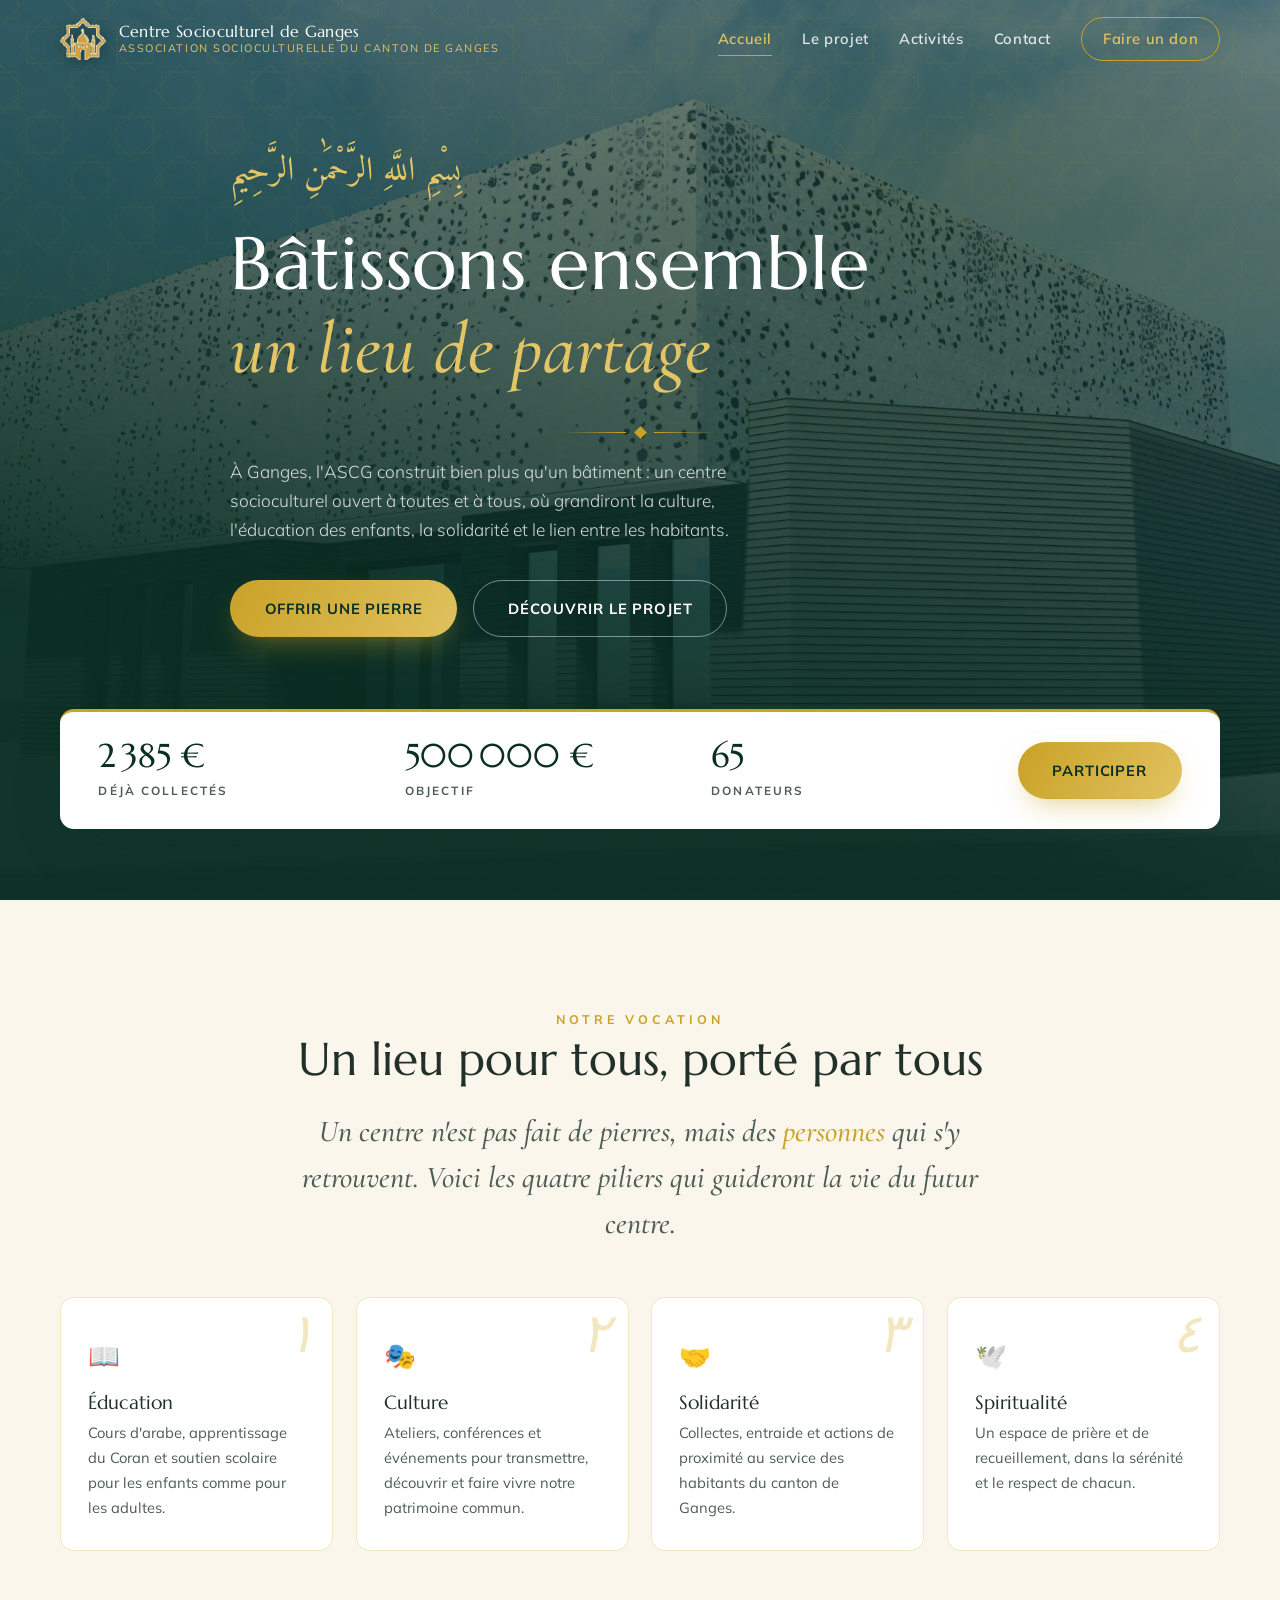
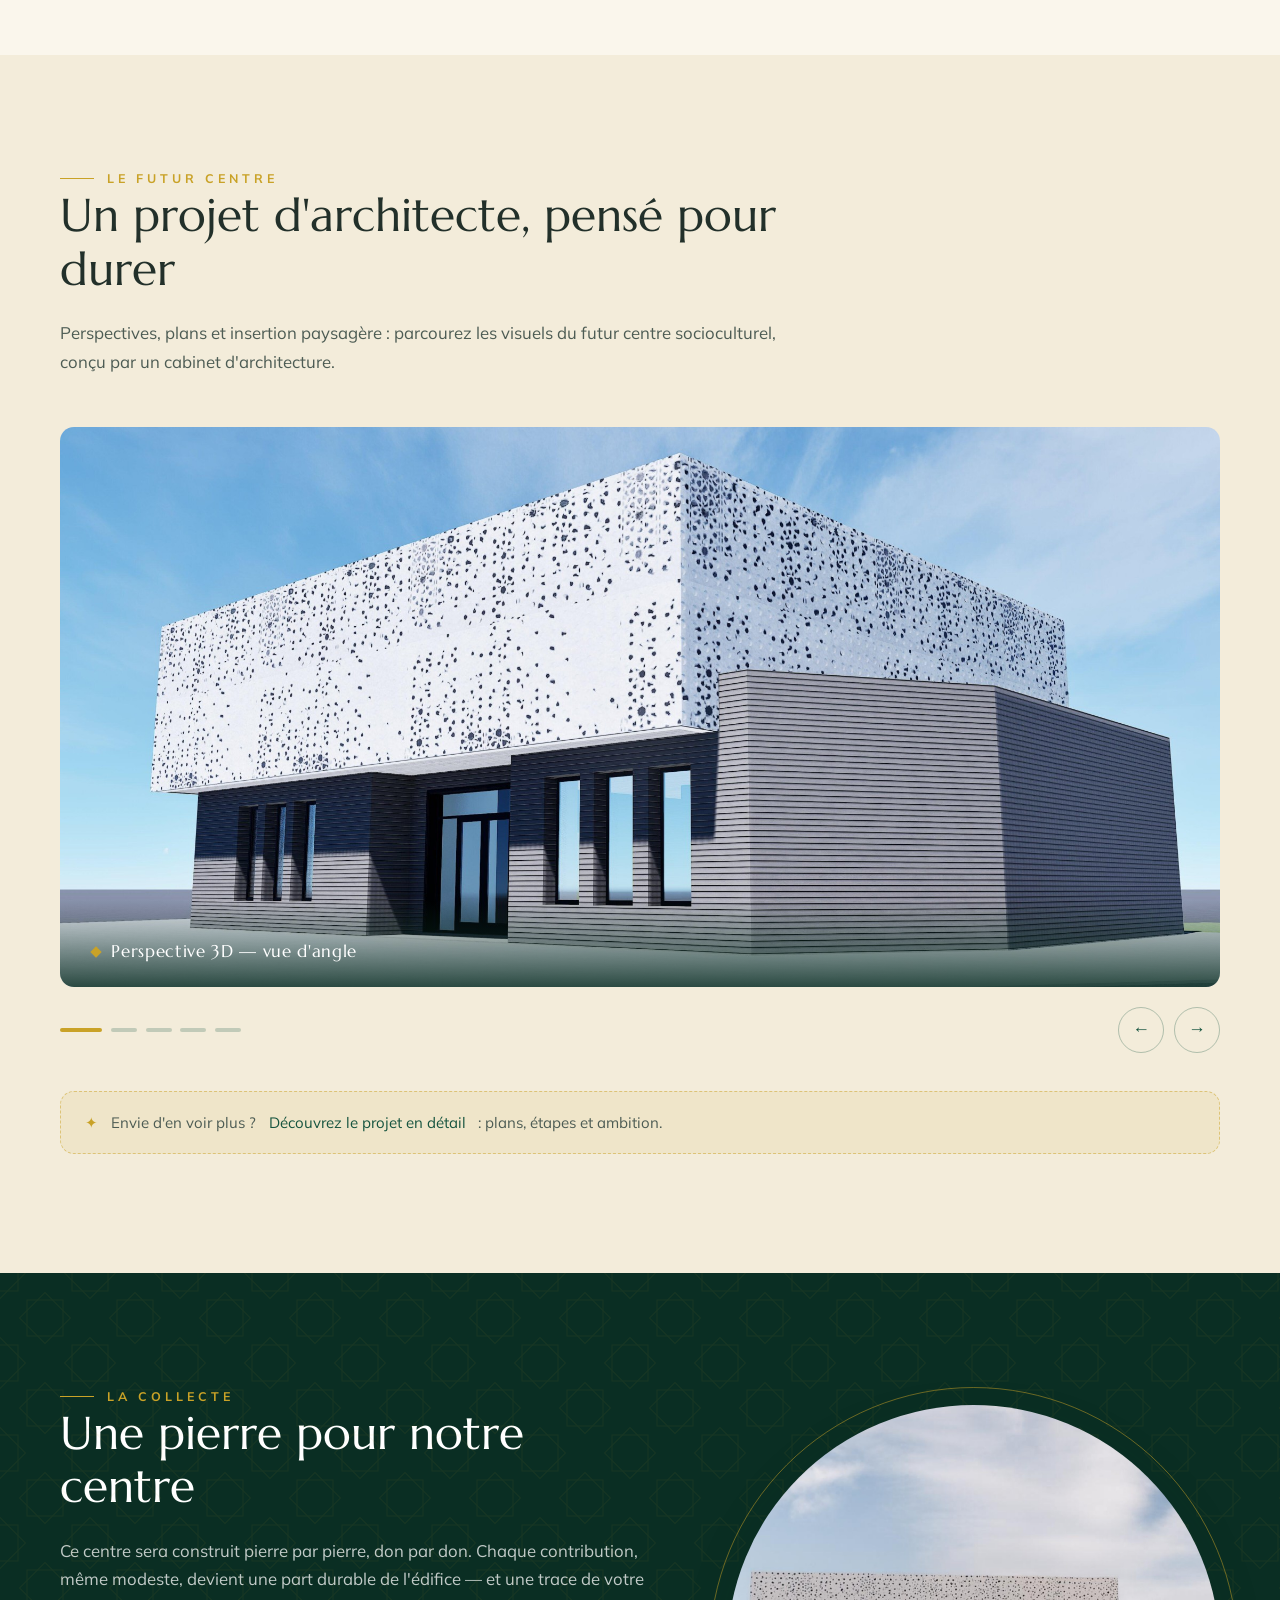
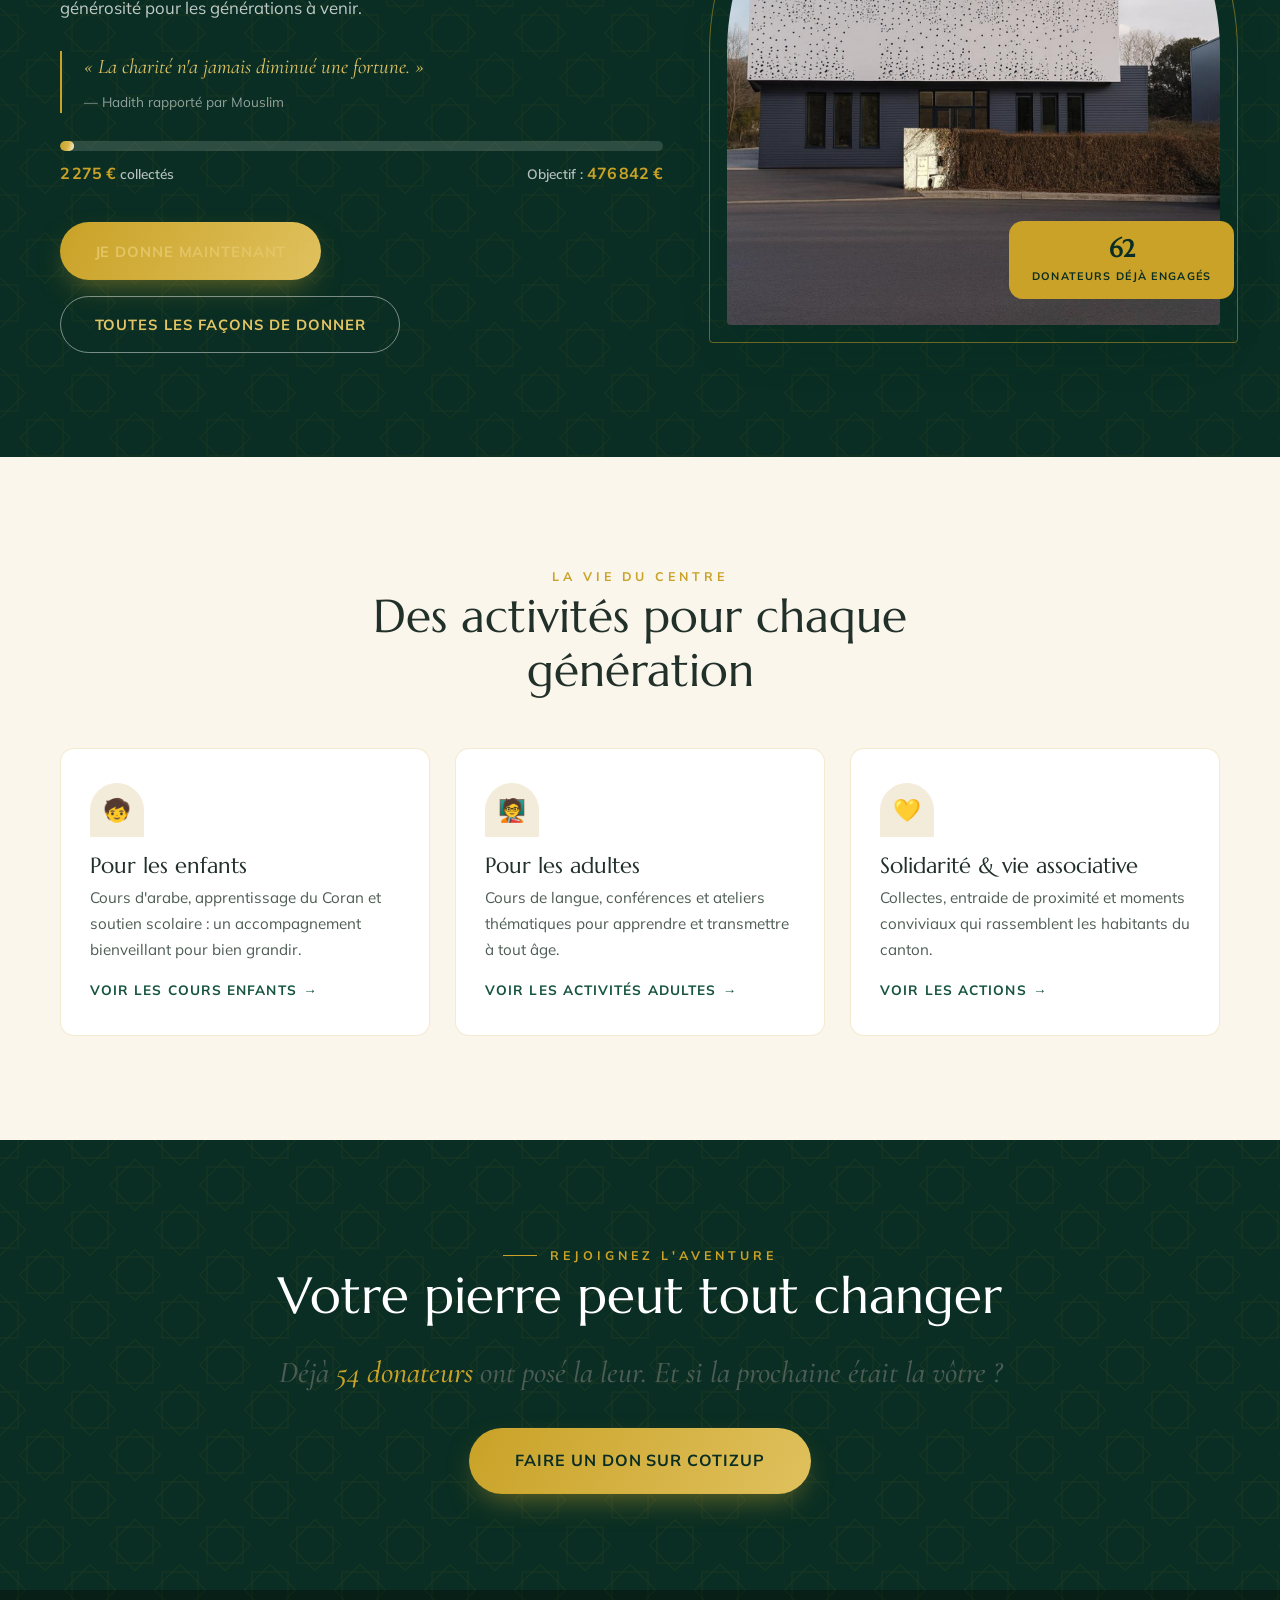
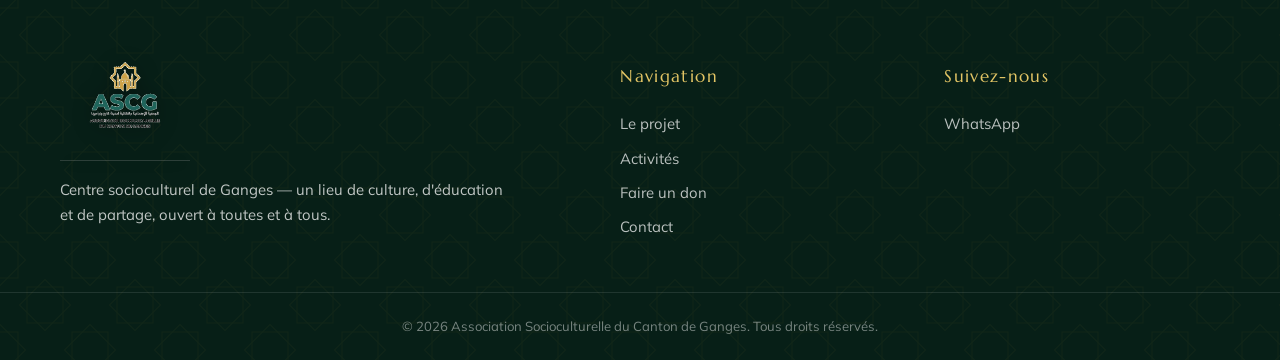
==== commit 3c204402: "Rendre le site livrable : placeholders publics supprimés + SEO de base - dons.html : « IBAN [À COMPL" ====
--- a/index.html
+++ b/index.html
@@ -12,7 +12,9 @@
   <meta property="og:image" content="https://benyachou.github.io/mosquee-ganges/assets/perspective-3d.jpg" />
   <meta property="og:type" content="website" />
   <meta property="og:locale" content="fr_FR" />
-
+  <meta property="og:url" content="https://benyachou.github.io/mosquee-ganges/" />
+
+  <link rel="canonical" href="https://benyachou.github.io/mosquee-ganges/" />
   <link rel="icon" type="image/png" href="assets/logo-emblem.png" />
   <link rel="preconnect" href="https://fonts.googleapis.com" />
   <link rel="preconnect" href="https://fonts.gstatic.com" crossorigin />
@@ -300,9 +302,6 @@
 
       <div class="footer-social">
         <span class="footer-title">Suivez-nous</span>
-        <!-- [À COMPLÉTER] Ajoutez vos liens Facebook / Instagram, ou supprimez-les -->
-        <a href="#" aria-label="Facebook">Facebook</a>
-        <a href="#" aria-label="Instagram">Instagram</a>
         <a href="https://wa.me/33767773561" target="_blank" rel="noopener" aria-label="WhatsApp">WhatsApp</a>
       </div>
     </div>
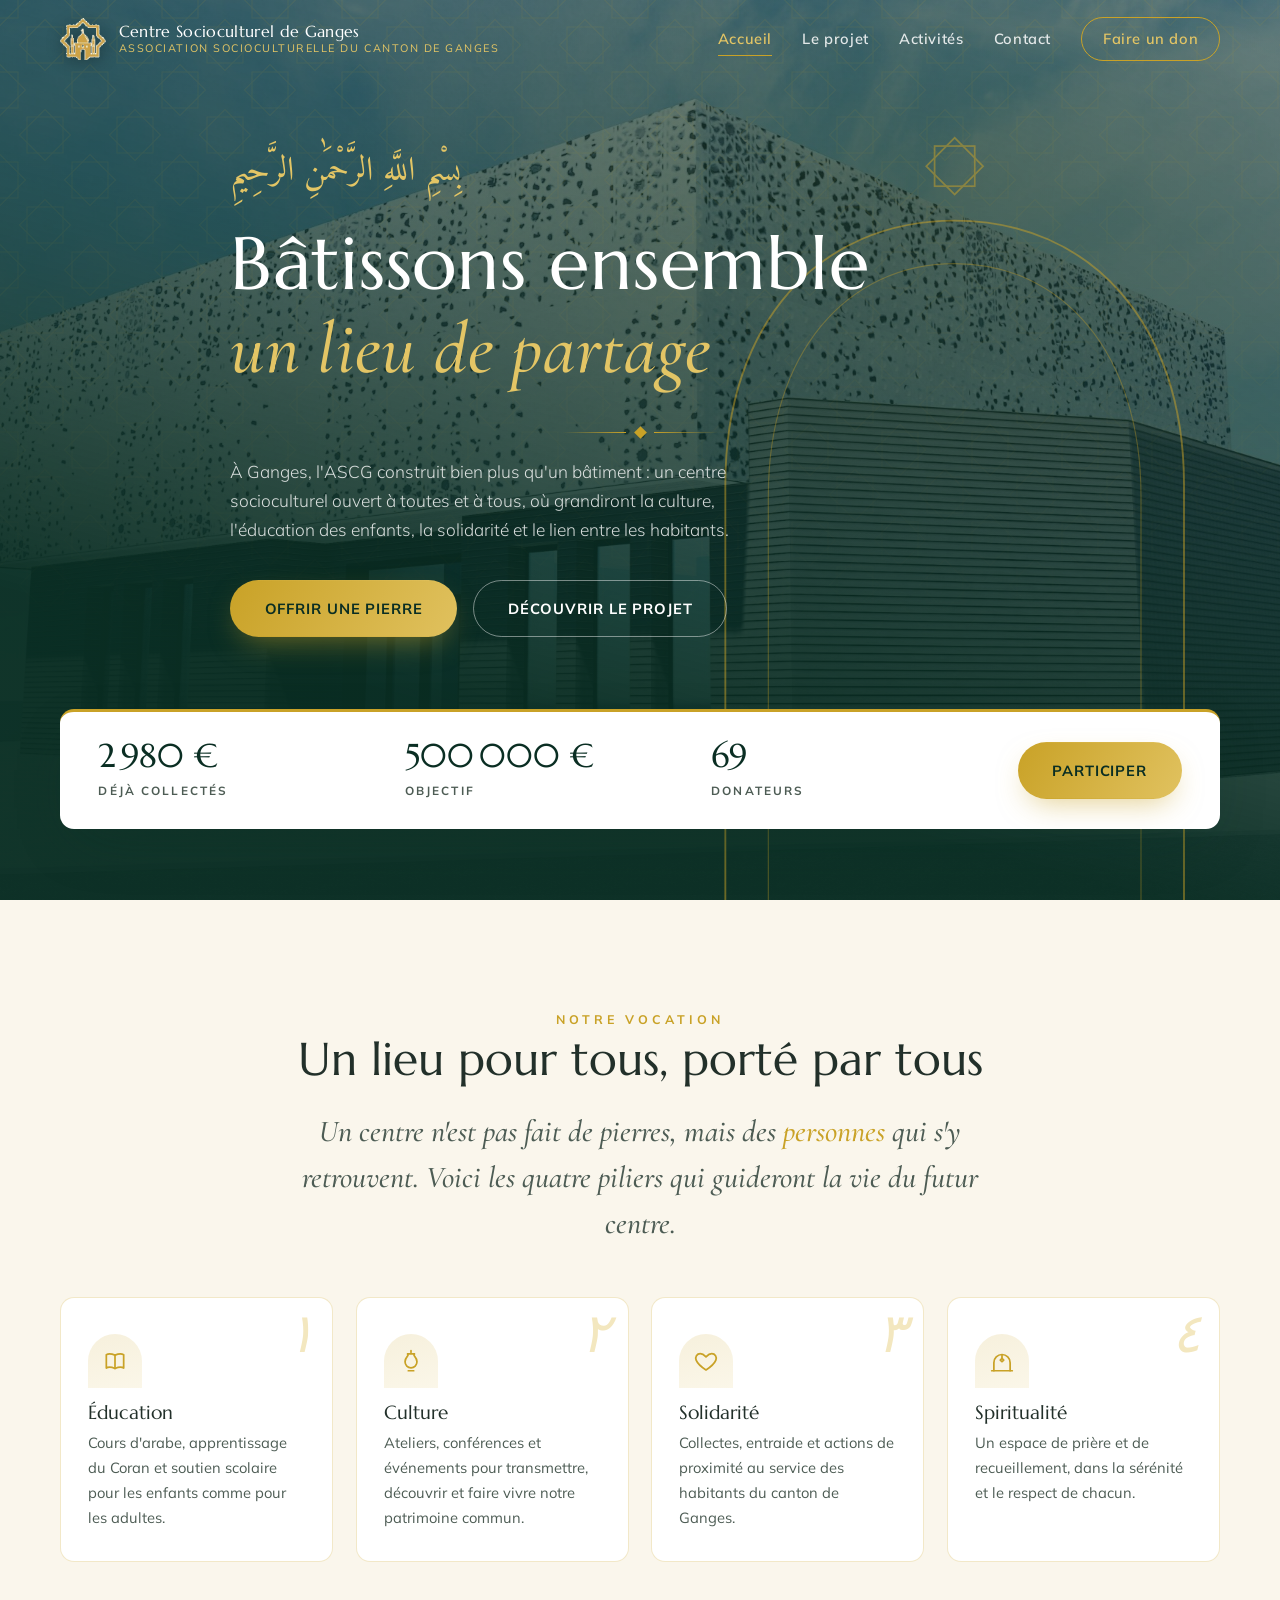
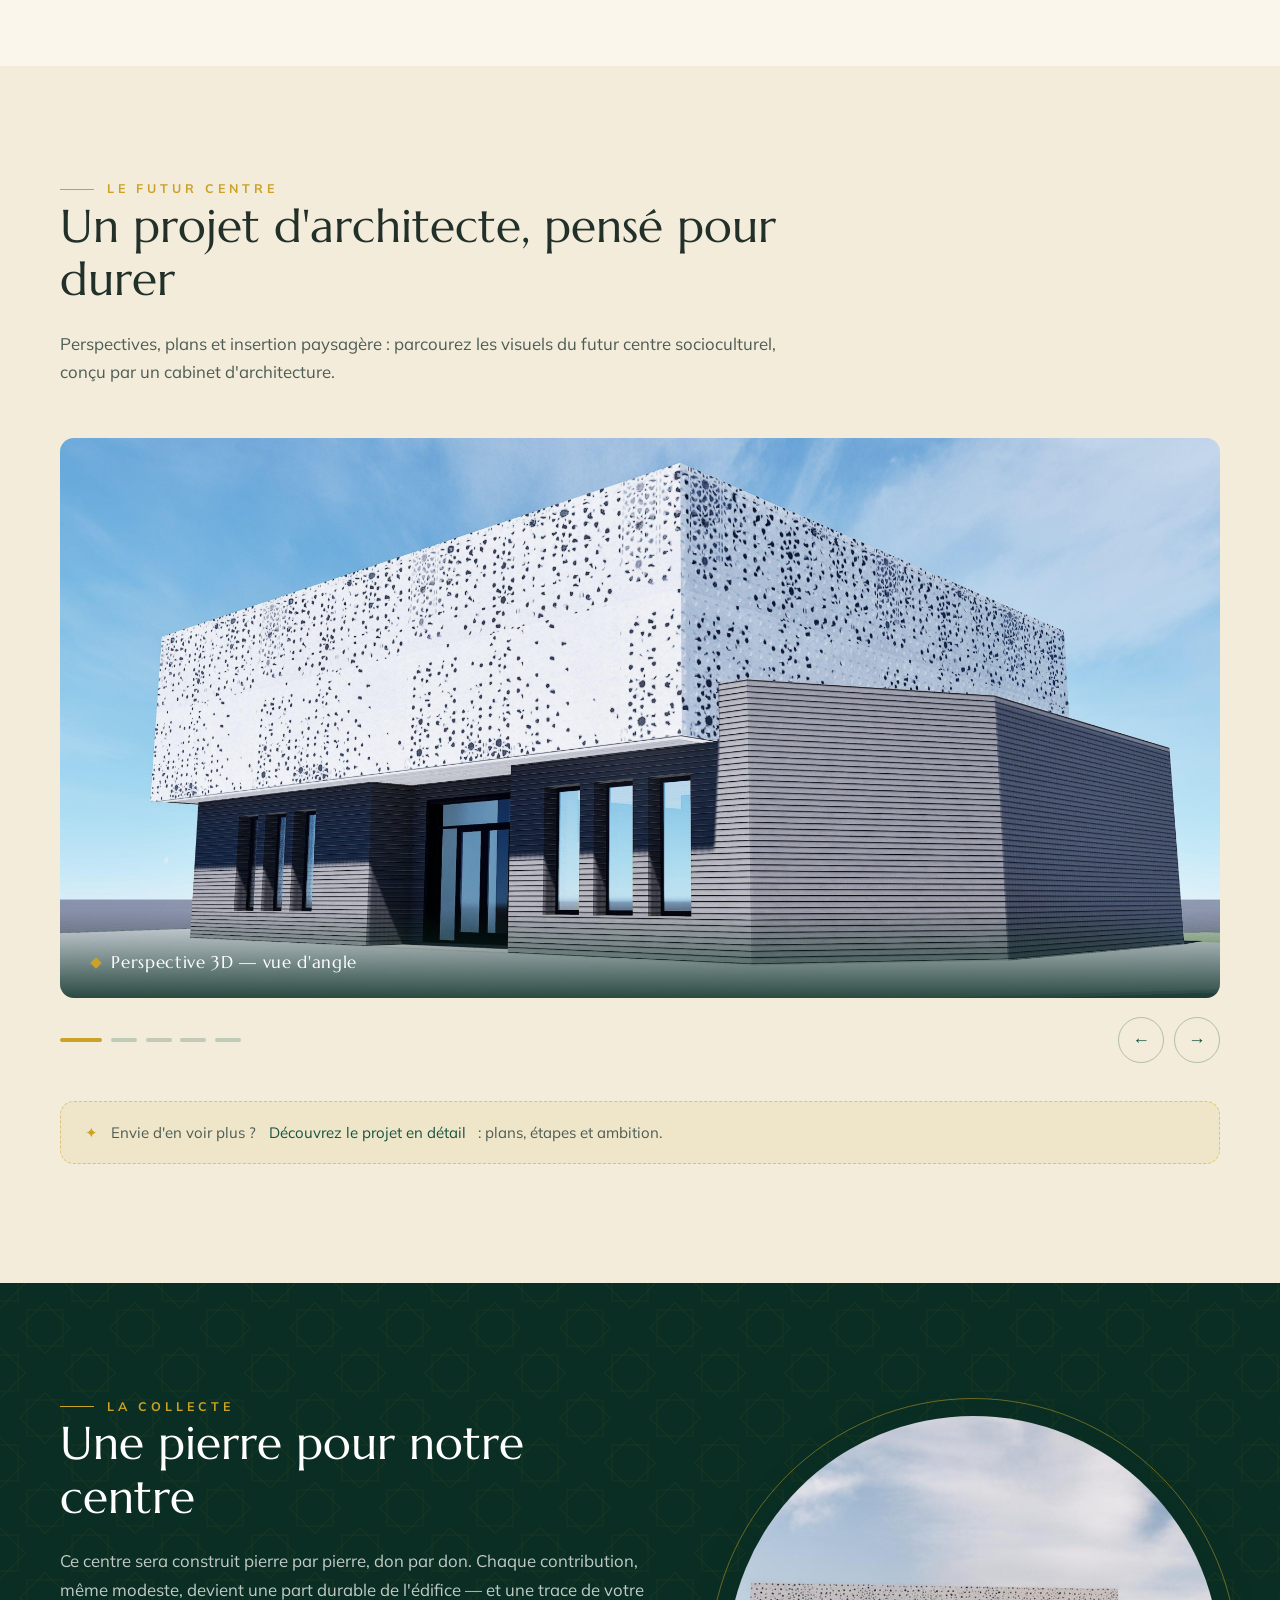
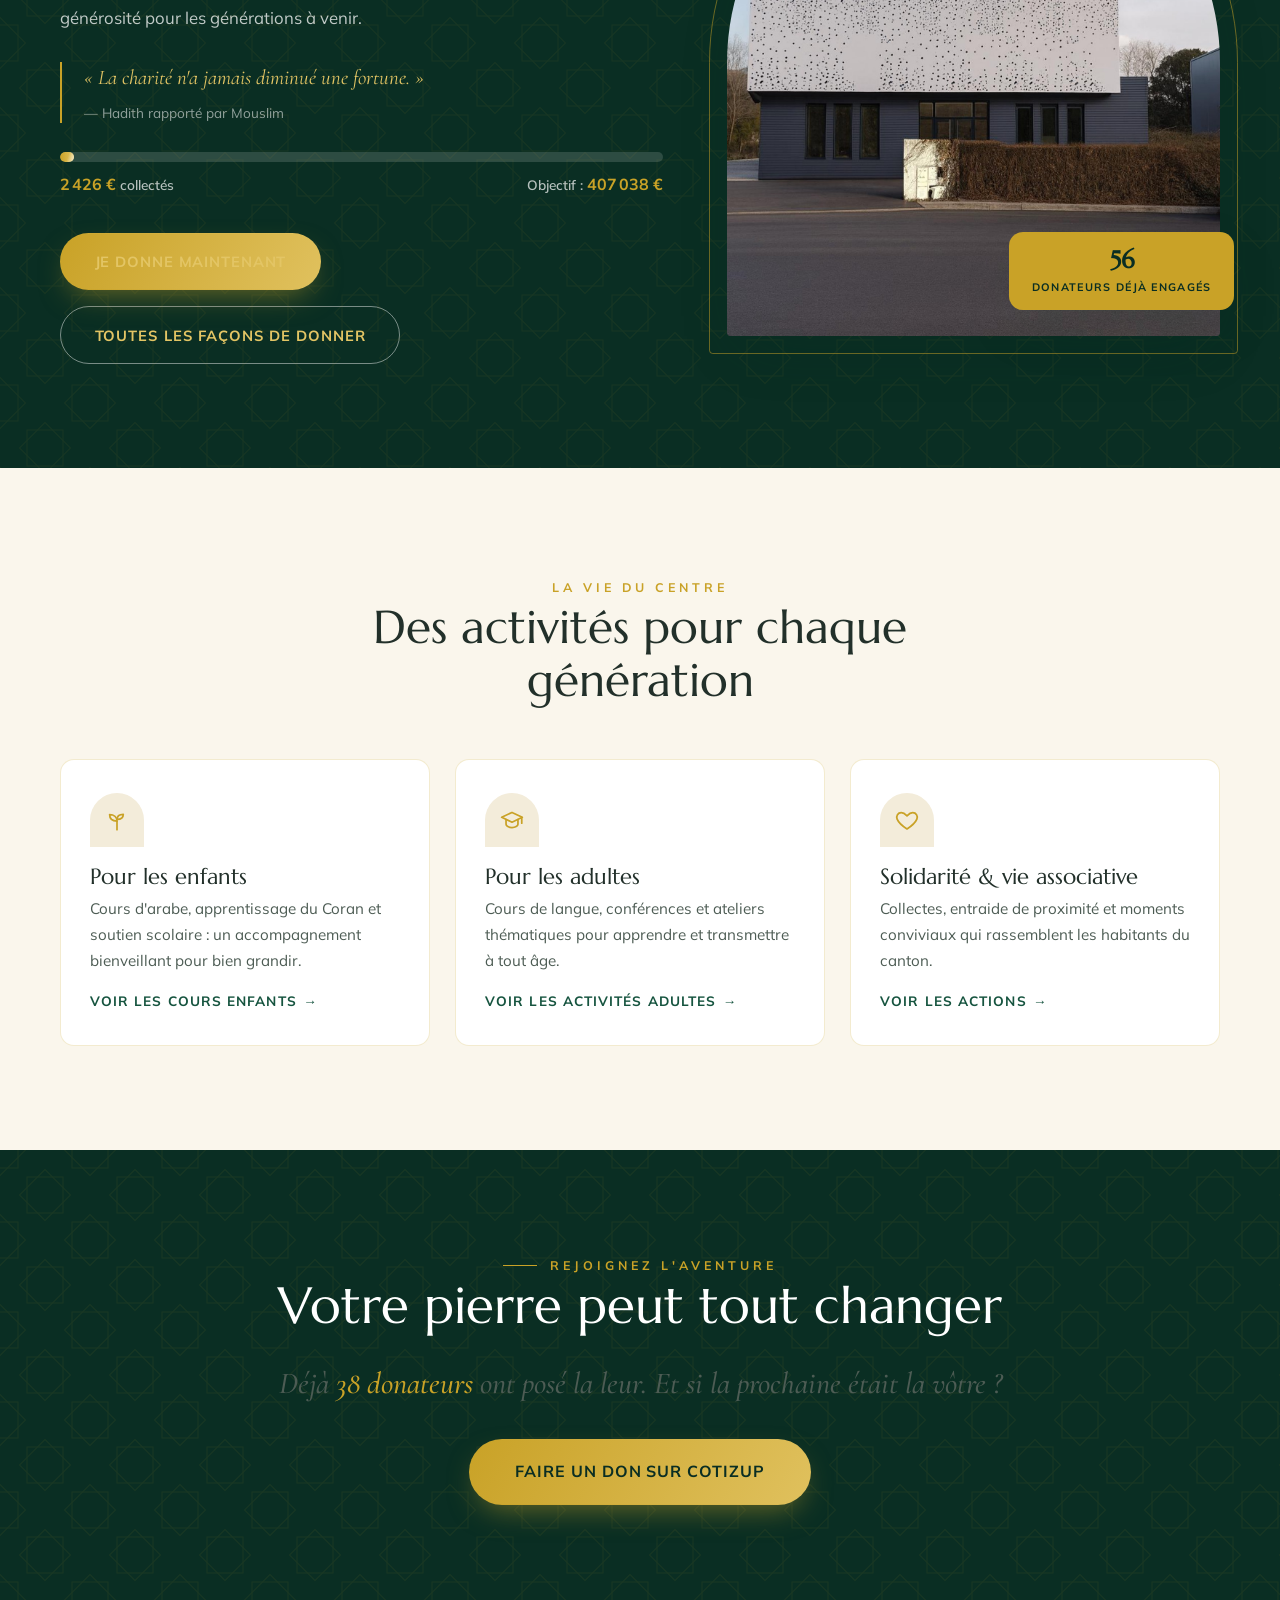
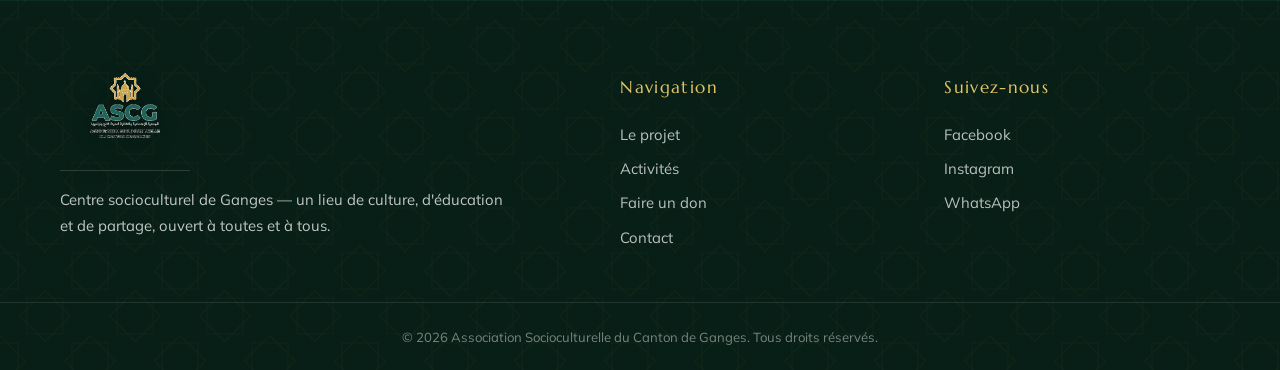
==== commit c59d20fa: "Domaine ascg.fr + raffinement design - URL propres (/projet, /activites, /dons, /contact) et canonic" ====
--- a/index.html
+++ b/index.html
@@ -9,12 +9,14 @@
   <!-- Open Graph (aperçu lors du partage sur les réseaux / WhatsApp) -->
   <meta property="og:title" content="Centre Socioculturel de Ganges — ASCG" />
   <meta property="og:description" content="Bâtissons ensemble un lieu de culture, d'éducation et de partage à Ganges. Chaque pierre compte." />
-  <meta property="og:image" content="https://benyachou.github.io/mosquee-ganges/assets/perspective-3d.jpg" />
+  <meta property="og:image" content="https://ascg.fr/assets/perspective-3d.jpg" />
+  <meta property="og:url" content="https://ascg.fr/" />
   <meta property="og:type" content="website" />
   <meta property="og:locale" content="fr_FR" />
-  <meta property="og:url" content="https://benyachou.github.io/mosquee-ganges/" />
-
-  <link rel="canonical" href="https://benyachou.github.io/mosquee-ganges/" />
+
+  <link rel="canonical" href="https://ascg.fr/" />
+  <meta name="theme-color" content="#0a2e23" />
+
   <link rel="icon" type="image/png" href="assets/logo-emblem.png" />
   <link rel="preconnect" href="https://fonts.googleapis.com" />
   <link rel="preconnect" href="https://fonts.gstatic.com" crossorigin />
@@ -28,7 +30,7 @@
   <!-- ====================== EN-TÊTE ====================== -->
   <header class="site-header">
     <div class="container nav-bar">
-      <a href="index.html" class="brand">
+      <a href="/" class="brand">
         <img class="brand-logo" src="assets/logo-emblem.png" alt="Logo ASCG" />
         <span class="brand-text">
           <strong>Centre Socioculturel de Ganges</strong>
@@ -41,11 +43,11 @@
       </button>
 
       <nav class="nav-links">
-        <a href="index.html" class="active">Accueil</a>
-        <a href="projet.html">Le projet</a>
-        <a href="activites.html">Activités</a>
-        <a href="contact.html">Contact</a>
-        <a href="dons.html" class="nav-cta">Faire un don</a>
+        <a href="/" class="active">Accueil</a>
+        <a href="/projet">Le projet</a>
+        <a href="/activites">Activités</a>
+        <a href="/contact">Contact</a>
+        <a href="/dons" class="nav-cta">Faire un don</a>
       </nav>
     </div>
   </header>
@@ -55,6 +57,16 @@
     <div class="hero-bg" style="background-image:url('assets/perspective-3d.jpg')" aria-hidden="true"></div>
     <div class="hero-veil" aria-hidden="true"></div>
     <div class="hero-pattern" aria-hidden="true"></div>
+
+    <!-- Arche signature : filet d'or qui se dessine au chargement -->
+    <svg class="hero-arch" viewBox="0 0 400 540" aria-hidden="true">
+      <path class="arch-line" d="M40 540 V250 C40 138 105 66 200 66 C295 66 360 138 360 250 V540" />
+      <path class="arch-line arch-line-2" d="M70 540 V258 C70 158 125 96 200 96 C275 96 330 158 330 258 V540" />
+      <g class="arch-star">
+        <rect x="186" y="14" width="28" height="28" />
+        <rect x="186" y="14" width="28" height="28" transform="rotate(45 200 28)" />
+      </g>
+    </svg>
 
     <div class="container hero-inner">
       <p class="hero-bismillah" lang="ar" data-rise style="--i:0">بِسْمِ اللَّهِ الرَّحْمَٰنِ الرَّحِيمِ</p>
@@ -67,7 +79,7 @@
       </p>
       <div class="hero-actions" data-rise style="--i:4">
         <a data-collecte="url" href="#" target="_blank" rel="noopener" class="btn btn-gold">Offrir une pierre</a>
-        <a href="projet.html" class="btn btn-ghost">Découvrir le projet</a>
+        <a href="/projet" class="btn btn-ghost">Découvrir le projet</a>
       </div>
     </div>
 
@@ -88,7 +100,7 @@
             <span class="cs-label">Donateurs</span>
           </div>
           <div class="cs-cta">
-            <a href="dons.html" class="btn btn-gold">Participer</a>
+            <a href="/dons" class="btn btn-gold">Participer</a>
           </div>
         </div>
       </div>
@@ -111,25 +123,25 @@
         <div class="pillars">
           <article class="pillar reveal">
             <span class="p-num">١</span>
-            <div class="p-icon">📖</div>
+            <div class="p-icon" aria-hidden="true"><svg class="icon" viewBox="0 0 24 24"><path d="M4 6.2C5.9 5 8.2 5 12 6.6 15.8 5 18.1 5 20 6.2v12.3c-1.9-1.2-4.2-1.2-8 .4-3.8-1.6-6.1-1.6-8-.4V6.2Z"/><path d="M12 6.6v12.3"/></svg></div>
             <h3>Éducation</h3>
             <p>Cours d'arabe, apprentissage du Coran et soutien scolaire pour les enfants comme pour les adultes.</p>
           </article>
           <article class="pillar reveal" data-delay="1">
             <span class="p-num">٢</span>
-            <div class="p-icon">🎭</div>
+            <div class="p-icon" aria-hidden="true"><svg class="icon" viewBox="0 0 24 24"><path d="M12 2.5V4"/><path d="M8.8 5.5h6.4"/><path d="M9.2 5.5v1.2c0 .8-2.7 2.2-2.7 6.1a5.5 5.5 0 0 0 11 0c0-3.9-2.7-5.3-2.7-6.1V5.5"/><path d="M9.5 21h5"/></svg></div>
             <h3>Culture</h3>
             <p>Ateliers, conférences et événements pour transmettre, découvrir et faire vivre notre patrimoine commun.</p>
           </article>
           <article class="pillar reveal" data-delay="2">
             <span class="p-num">٣</span>
-            <div class="p-icon">🤝</div>
+            <div class="p-icon" aria-hidden="true"><svg class="icon" viewBox="0 0 24 24"><path d="M12 20.3S4.7 15.6 2.9 11.2C1.7 8.3 3.6 5.2 6.7 5.2c2 0 3.4 1 5.3 2.9 1.9-1.9 3.3-2.9 5.3-2.9 3.1 0 5 3.1 3.8 6C19.3 15.6 12 20.3 12 20.3Z"/></svg></div>
             <h3>Solidarité</h3>
             <p>Collectes, entraide et actions de proximité au service des habitants du canton de Ganges.</p>
           </article>
           <article class="pillar reveal" data-delay="3">
             <span class="p-num">٤</span>
-            <div class="p-icon">🕊️</div>
+            <div class="p-icon" aria-hidden="true"><svg class="icon" viewBox="0 0 24 24"><path d="M4.5 21v-7.5a7.5 7.5 0 0 1 15 0V21"/><path d="M2.5 21h19"/><path d="M12 6.5V9"/><path d="M12 9.5l1.6 1.6L12 12.7l-1.6-1.6L12 9.5Z"/></svg></div>
             <h3>Spiritualité</h3>
             <p>Un espace de prière et de recueillement, dans la sérénité et le respect de chacun.</p>
           </article>
@@ -185,7 +197,7 @@
 
         <p class="note reveal">
           <span class="note-icon" aria-hidden="true">✦</span>
-          Envie d'en voir plus ? <a href="projet.html">Découvrez le projet en détail</a> :
+          Envie d'en voir plus ? <a href="/projet">Découvrez le projet en détail</a> :
           plans, étapes et ambition.
         </p>
       </div>
@@ -220,7 +232,7 @@
 
             <div class="hero-actions">
               <a data-collecte="url" href="#" target="_blank" rel="noopener" class="btn btn-gold">Je donne maintenant</a>
-              <a href="dons.html" class="btn btn-ghost">Toutes les façons de donner</a>
+              <a href="/dons" class="btn btn-ghost">Toutes les façons de donner</a>
             </div>
           </div>
 
@@ -245,22 +257,22 @@
 
         <div class="cards">
           <article class="card reveal">
-            <div class="card-icon" aria-hidden="true">🧒</div>
+            <div class="card-icon" aria-hidden="true"><svg class="icon" viewBox="0 0 24 24"><path d="M12 21v-8"/><path d="M12 13C12 9.5 9.2 7 5.2 7c0 4 2.8 6 6.8 6Z"/><path d="M12 11.5c0-3 2.3-4.8 5.8-4.8 0 3.4-2.3 4.8-5.8 4.8Z"/></svg></div>
             <h3>Pour les enfants</h3>
             <p>Cours d'arabe, apprentissage du Coran et soutien scolaire : un accompagnement bienveillant pour bien grandir.</p>
-            <a href="activites.html#enfants" class="card-link">Voir les cours enfants</a>
+            <a href="/activites#enfants" class="card-link">Voir les cours enfants</a>
           </article>
           <article class="card reveal" data-delay="1">
-            <div class="card-icon" aria-hidden="true">🧑‍🏫</div>
+            <div class="card-icon" aria-hidden="true"><svg class="icon" viewBox="0 0 24 24"><path d="M2.5 9.5 12 5l9.5 4.5L12 14 2.5 9.5Z"/><path d="M6.5 11.6V16c0 1.6 2.5 3 5.5 3s5.5-1.4 5.5-3v-4.4"/><path d="M21 10.5V15"/></svg></div>
             <h3>Pour les adultes</h3>
             <p>Cours de langue, conférences et ateliers thématiques pour apprendre et transmettre à tout âge.</p>
-            <a href="activites.html#adultes" class="card-link">Voir les activités adultes</a>
+            <a href="/activites#adultes" class="card-link">Voir les activités adultes</a>
           </article>
           <article class="card reveal" data-delay="2">
-            <div class="card-icon" aria-hidden="true">💛</div>
+            <div class="card-icon" aria-hidden="true"><svg class="icon" viewBox="0 0 24 24"><path d="M12 20.3S4.7 15.6 2.9 11.2C1.7 8.3 3.6 5.2 6.7 5.2c2 0 3.4 1 5.3 2.9 1.9-1.9 3.3-2.9 5.3-2.9 3.1 0 5 3.1 3.8 6C19.3 15.6 12 20.3 12 20.3Z"/></svg></div>
             <h3>Solidarité &amp; vie associative</h3>
             <p>Collectes, entraide de proximité et moments conviviaux qui rassemblent les habitants du canton.</p>
-            <a href="activites.html#solidarite" class="card-link">Voir les actions</a>
+            <a href="/activites#solidarite" class="card-link">Voir les actions</a>
           </article>
         </div>
       </div>
@@ -294,14 +306,17 @@
 
       <nav class="footer-nav">
         <span class="footer-title">Navigation</span>
-        <a href="projet.html">Le projet</a>
-        <a href="activites.html">Activités</a>
-        <a href="dons.html">Faire un don</a>
-        <a href="contact.html">Contact</a>
+        <a href="/projet">Le projet</a>
+        <a href="/activites">Activités</a>
+        <a href="/dons">Faire un don</a>
+        <a href="/contact">Contact</a>
       </nav>
 
       <div class="footer-social">
         <span class="footer-title">Suivez-nous</span>
+        <!-- [À COMPLÉTER] Ajoutez vos liens Facebook / Instagram, ou supprimez-les -->
+        <a href="#" aria-label="Facebook">Facebook</a>
+        <a href="#" aria-label="Instagram">Instagram</a>
         <a href="https://wa.me/33767773561" target="_blank" rel="noopener" aria-label="WhatsApp">WhatsApp</a>
       </div>
     </div>
--- a/styles.css
+++ b/styles.css
@@ -989,3 +989,103 @@
   .brand-text small { display: none; }
   .hero-actions .btn { width: 100%; }
 }
+
+/* ==========================================================================
+   Raffinements « Pierre & Lumière » — icônes au trait, arche signature,
+   transitions de pages, micro-interactions.
+   ========================================================================== */
+
+/* Transition douce entre les pages (navigateurs compatibles) */
+@view-transition { navigation: auto; }
+
+body { animation: page-in .55s ease both; }
+@keyframes page-in { from { opacity: 0; } }
+
+/* ---------- Icônes SVG au trait ---------- */
+
+.icon {
+  width: 1em; height: 1em;
+  fill: none;
+  stroke: currentColor;
+  stroke-width: 1.6;
+  stroke-linecap: round;
+  stroke-linejoin: round;
+  display: block;
+}
+
+.pillar .p-icon {
+  width: 54px; height: 54px;
+  border-radius: 999px 999px 8px 8px;
+  background: linear-gradient(165deg, rgba(201,162,39,.16), rgba(243,231,191,.35));
+  display: grid; place-items: center;
+  color: var(--gold);
+  margin-bottom: .9rem;
+  transition: background .4s, transform .4s var(--ease);
+}
+.pillar .p-icon .icon { width: 26px; height: 26px; }
+.pillar:hover .p-icon { transform: translateY(-3px); background: linear-gradient(165deg, rgba(201,162,39,.3), rgba(243,231,191,.5)); }
+
+.card .card-icon .icon, .activity .a-icon .icon { width: 26px; height: 26px; }
+.card .card-icon, .activity .a-icon { color: var(--gold); }
+.ci-icon { color: var(--gold); }
+.ci-icon .icon { width: 22px; height: 22px; }
+
+/* ---------- Arche signature du héros ---------- */
+
+.hero-arch {
+  position: absolute;
+  right: 3%; bottom: 0;
+  height: 86%;
+  z-index: -1;
+  color: var(--gold);
+  opacity: .5;
+  pointer-events: none;
+}
+.hero-arch .arch-line {
+  fill: none; stroke: currentColor; stroke-width: 1.3;
+  stroke-dasharray: 1500; stroke-dashoffset: 1500;
+  animation: arch-draw 3s var(--ease) .5s forwards;
+}
+.hero-arch .arch-line-2 { stroke-width: .8; opacity: .7; animation-delay: .9s; }
+@keyframes arch-draw { to { stroke-dashoffset: 0; } }
+.hero-arch .arch-star rect {
+  fill: none; stroke: currentColor; stroke-width: 1.2;
+  opacity: 0;
+  animation: star-in 1.4s var(--ease) 2.3s forwards;
+}
+@keyframes star-in { to { opacity: 1; } }
+
+@media (max-width: 820px) { .hero-arch { display: none; } }
+
+/* ---------- Mouvement d'ambiance ---------- */
+
+.hero-pattern { animation: pattern-drift 90s linear infinite; }
+@keyframes pattern-drift { to { background-position: 180px 90px; } }
+
+/* Reflet lumineux sur les boutons or */
+.btn-gold { position: relative; overflow: hidden; }
+.btn-gold::after {
+  content: "";
+  position: absolute; inset: 0;
+  background: linear-gradient(115deg, transparent 35%, rgba(255,255,255,.45) 50%, transparent 65%);
+  transform: translateX(-130%);
+  transition: transform .7s var(--ease);
+  pointer-events: none;
+}
+.btn-gold:hover::after { transform: translateX(130%); }
+
+/* Apparitions au défilement : flou progressif */
+.reveal {
+  filter: blur(9px);
+  transition: opacity .9s var(--ease), transform .9s var(--ease), filter .9s var(--ease);
+}
+.reveal.in { filter: none; }
+
+/* En-tête défilé : filet d'or */
+.site-header.scrolled { border-bottom: 1px solid rgba(201,162,39,.25); }
+
+@media (prefers-reduced-motion: reduce) {
+  .reveal { filter: none; }
+  .hero-arch .arch-line { stroke-dashoffset: 0; }
+  .hero-arch .arch-star rect { opacity: 1; }
+}
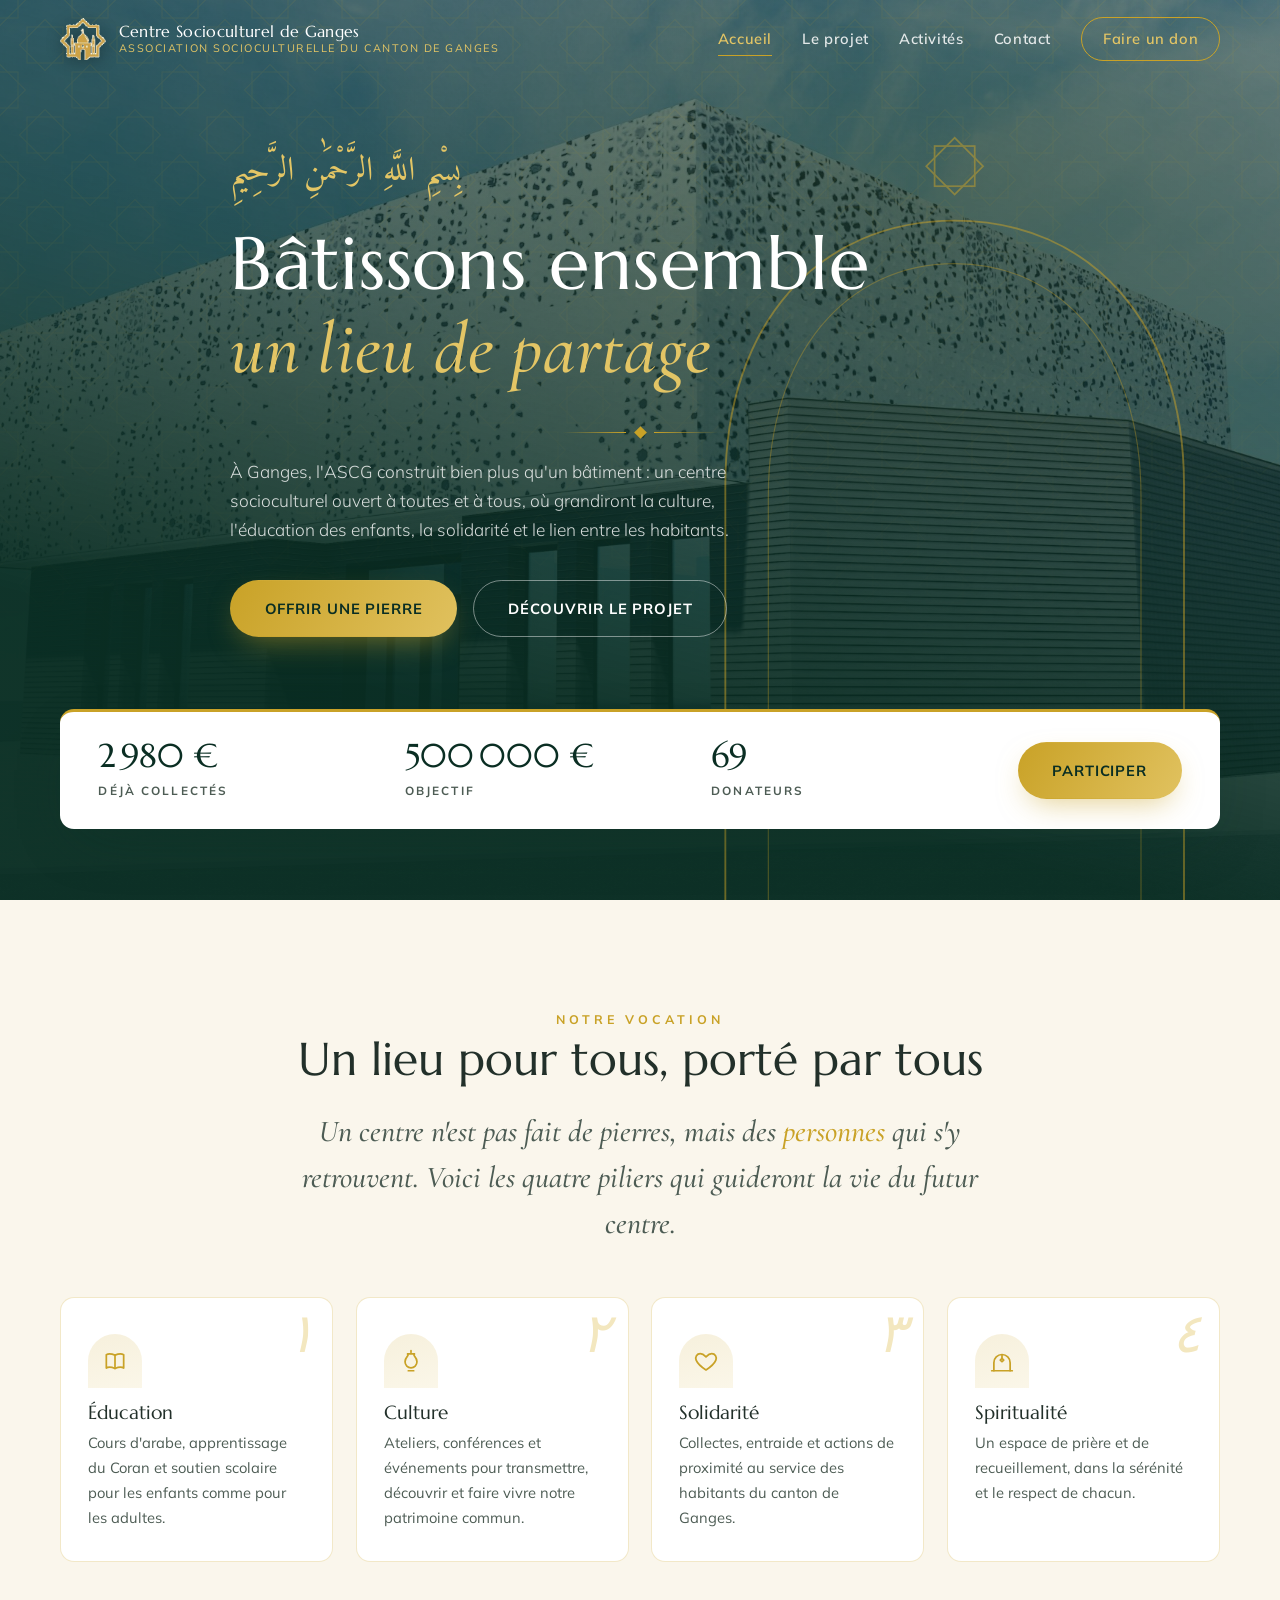
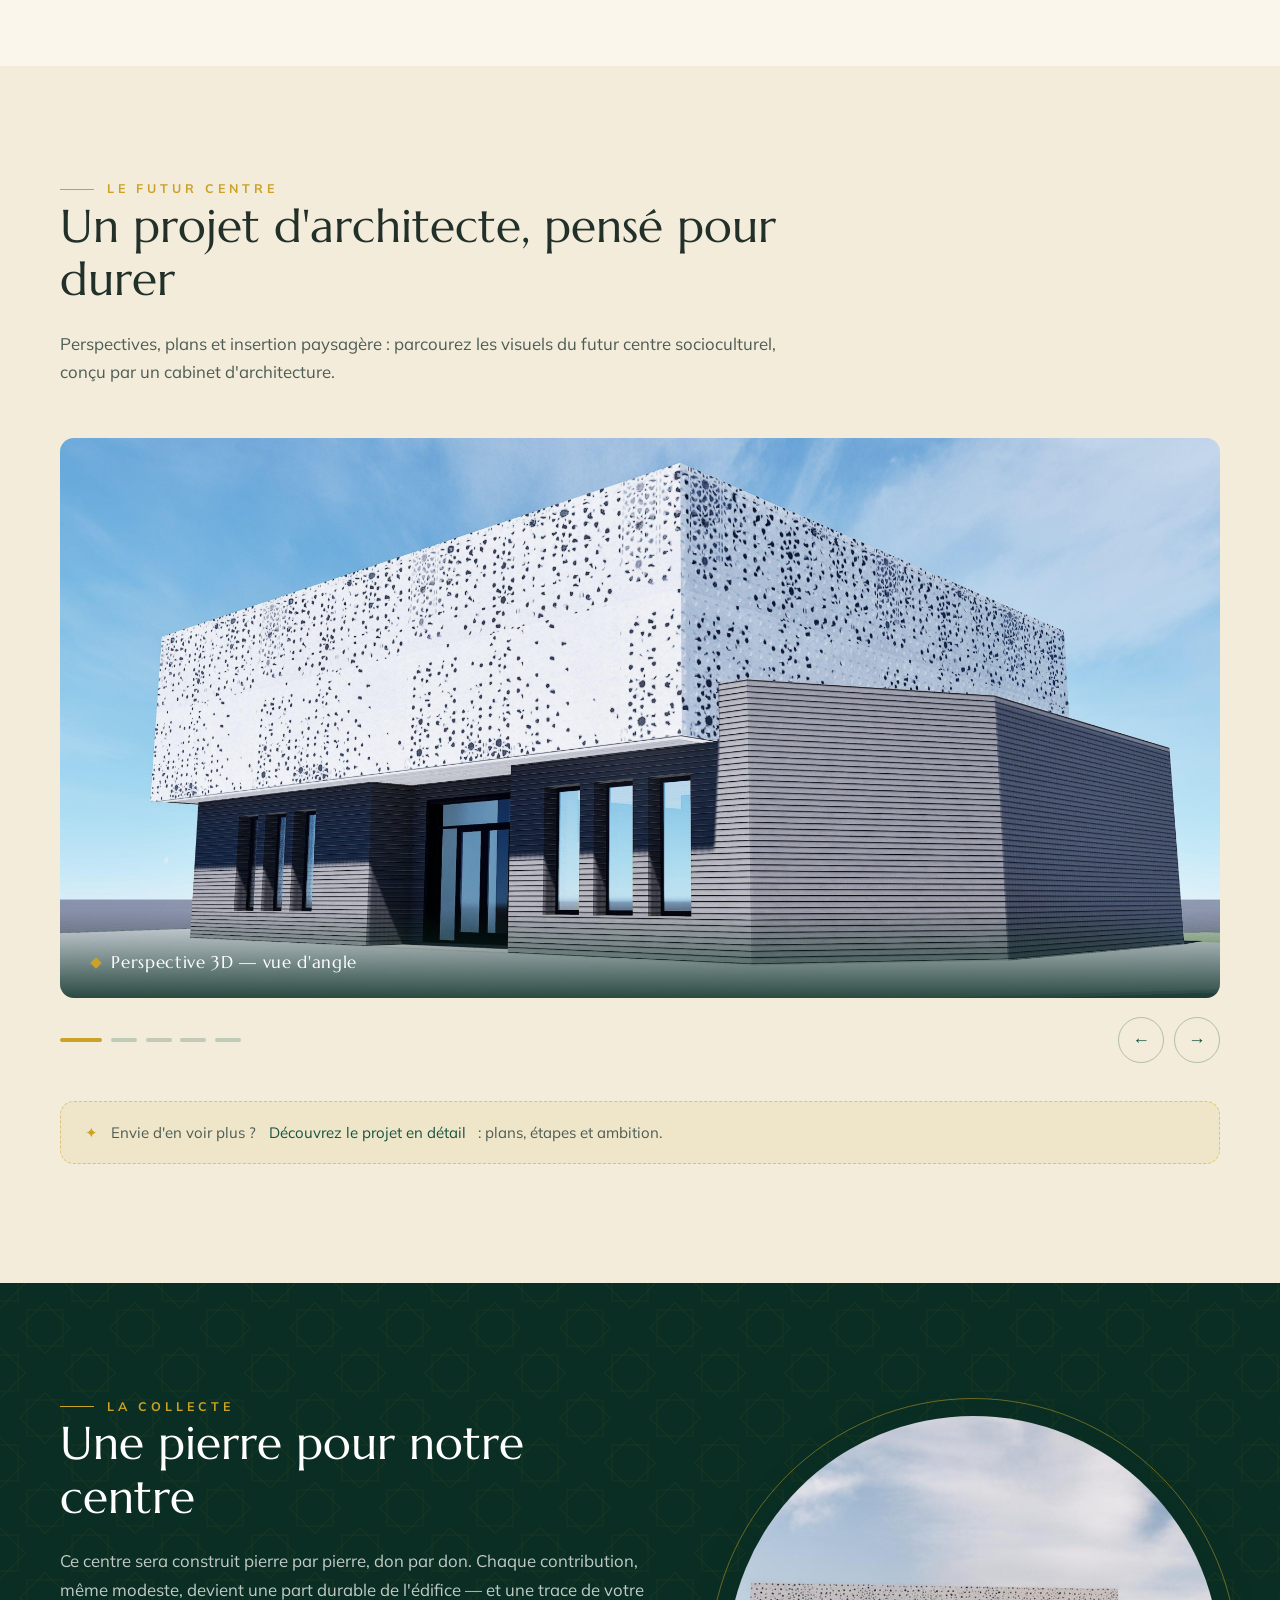
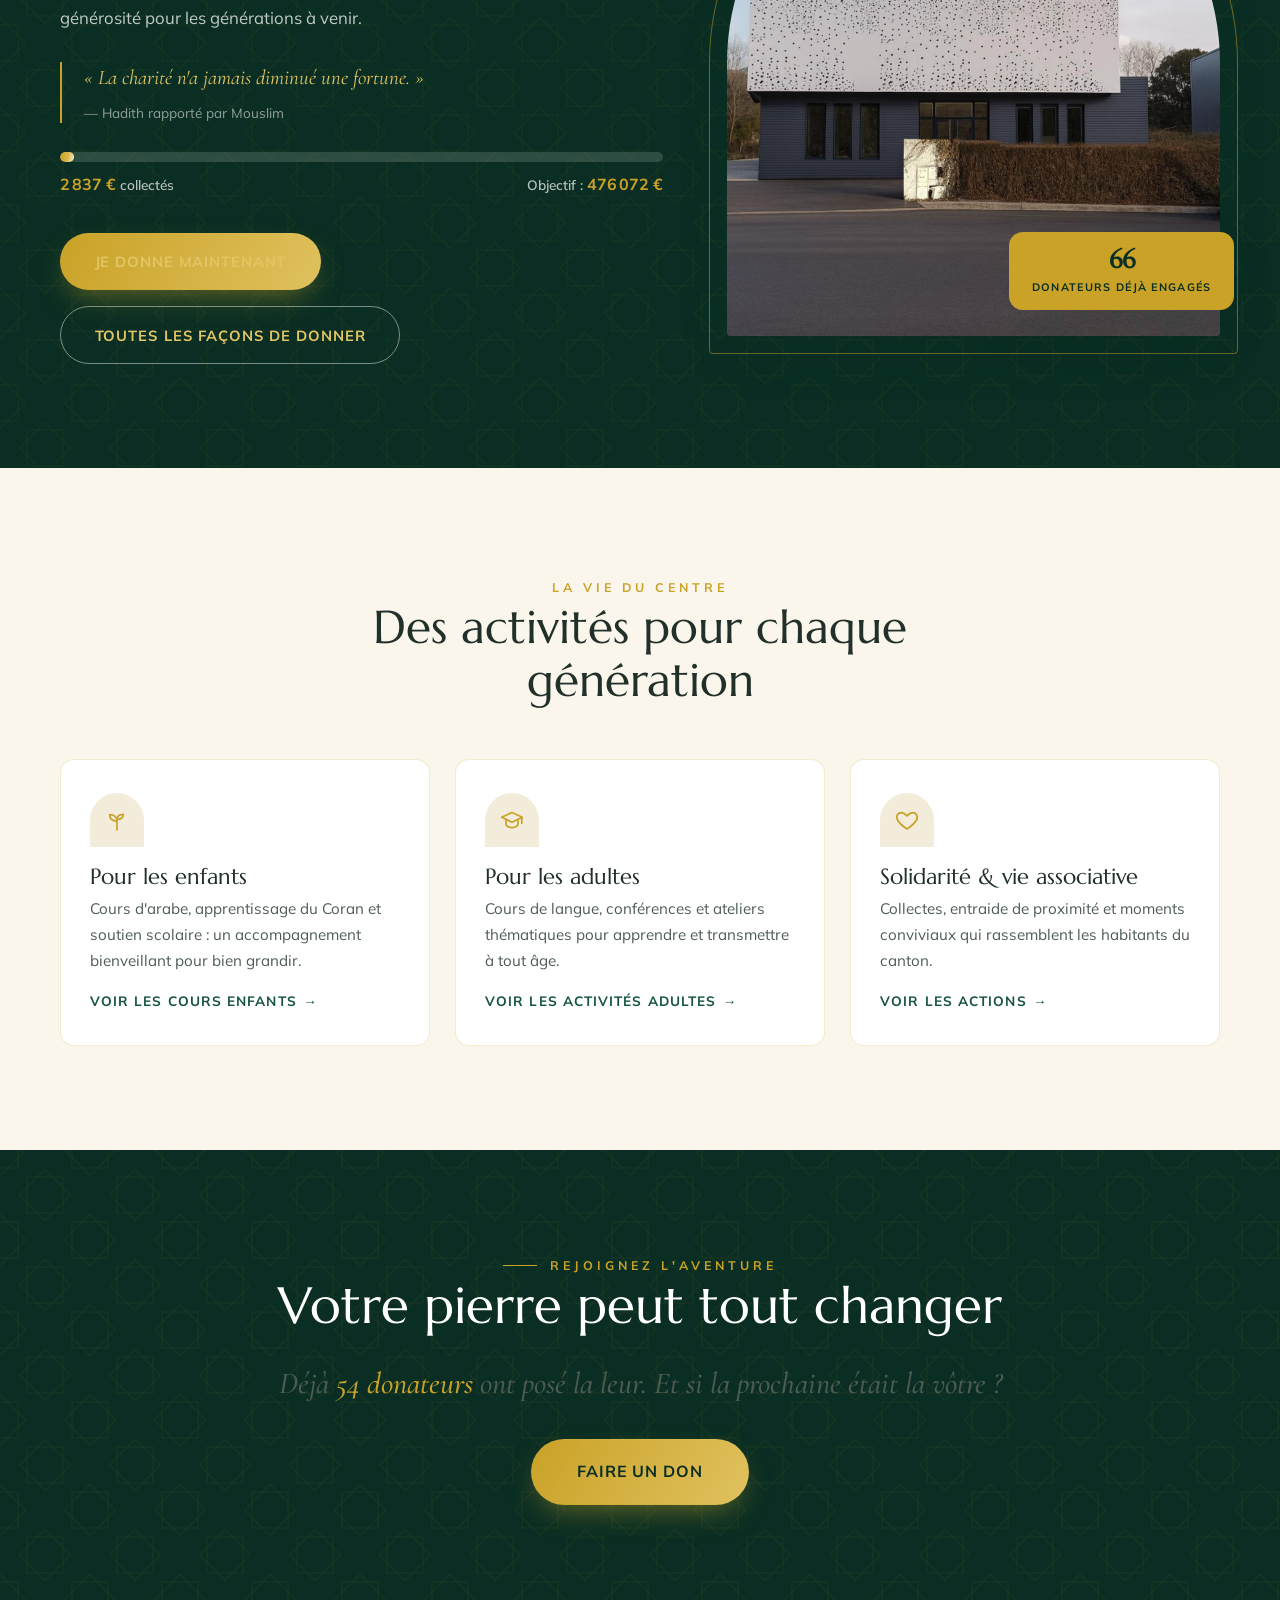
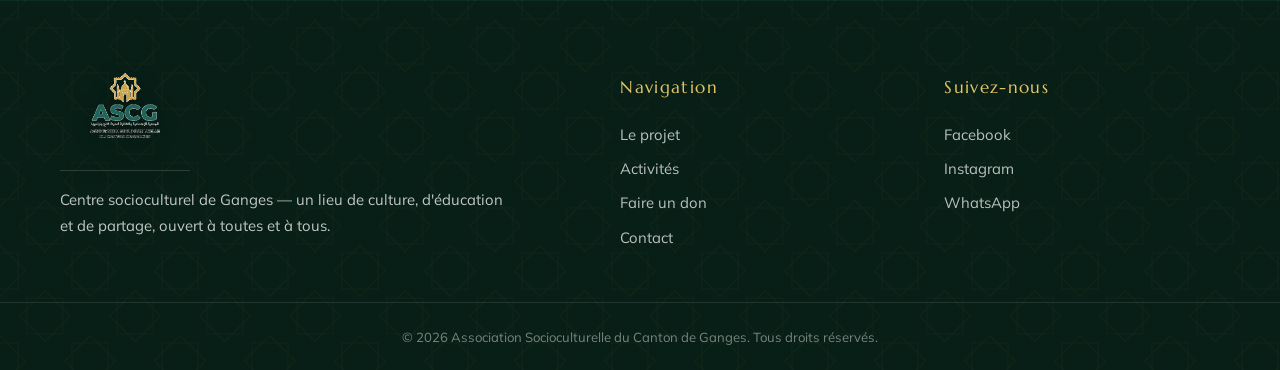
==== commit 09bd8342: "Mise en avant d'HelloAsso et du virement plutot que CotizUp CotizUp retient des frais bancaires sur " ====
--- a/index.html
+++ b/index.html
@@ -78,7 +78,7 @@
         la solidarité et le lien entre les habitants.
       </p>
       <div class="hero-actions" data-rise style="--i:4">
-        <a data-collecte="url" href="#" target="_blank" rel="noopener" class="btn btn-gold">Offrir une pierre</a>
+        <a data-collecte="helloasso" href="#" target="_blank" rel="noopener" class="btn btn-gold">Offrir une pierre</a>
         <a href="/projet" class="btn btn-ghost">Découvrir le projet</a>
       </div>
     </div>
@@ -231,7 +231,7 @@
             </div>
 
             <div class="hero-actions">
-              <a data-collecte="url" href="#" target="_blank" rel="noopener" class="btn btn-gold">Je donne maintenant</a>
+              <a data-collecte="helloasso" href="#" target="_blank" rel="noopener" class="btn btn-gold">Je donne maintenant</a>
               <a href="/dons" class="btn btn-ghost">Toutes les façons de donner</a>
             </div>
           </div>
@@ -289,7 +289,7 @@
             Déjà <em><span data-collecte="donateurs">0</span> donateurs</em> ont posé la leur.
             Et si la prochaine était la vôtre ?
           </p>
-          <a data-collecte="url" href="#" target="_blank" rel="noopener" class="btn btn-gold btn-lg">Faire un don sur CotizUp</a>
+          <a data-collecte="helloasso" href="#" target="_blank" rel="noopener" class="btn btn-gold btn-lg">Faire un don</a>
         </div>
       </div>
     </section>
--- a/styles.css
+++ b/styles.css
@@ -764,11 +764,28 @@
   border-radius: var(--radius);
   padding: 2rem 1.8rem;
 }
+.way { position: relative; }
 .way .w-num {
   font-family: var(--f-editorial); font-style: italic;
   font-size: 2.6rem; line-height: 1;
   color: var(--gold);
   display: block; margin-bottom: .8rem;
+}
+
+/* Moyens de don recommandés : ceux qui ne coûtent rien à l'association */
+.way.featured {
+  background: rgba(201,162,39,.12);
+  border-color: var(--gold);
+}
+.way .w-badge {
+  display: inline-block;
+  font-size: .66rem; font-weight: 800;
+  letter-spacing: .18em; text-transform: uppercase;
+  color: var(--night);
+  background: var(--gold);
+  border-radius: 999px;
+  padding: .35rem 1rem;
+  margin-bottom: 1.1rem;
 }
 .way h3 { color: #fff; }
 .way p { color: rgba(255,255,255,.75); font-size: .94rem; margin-bottom: 0; }
